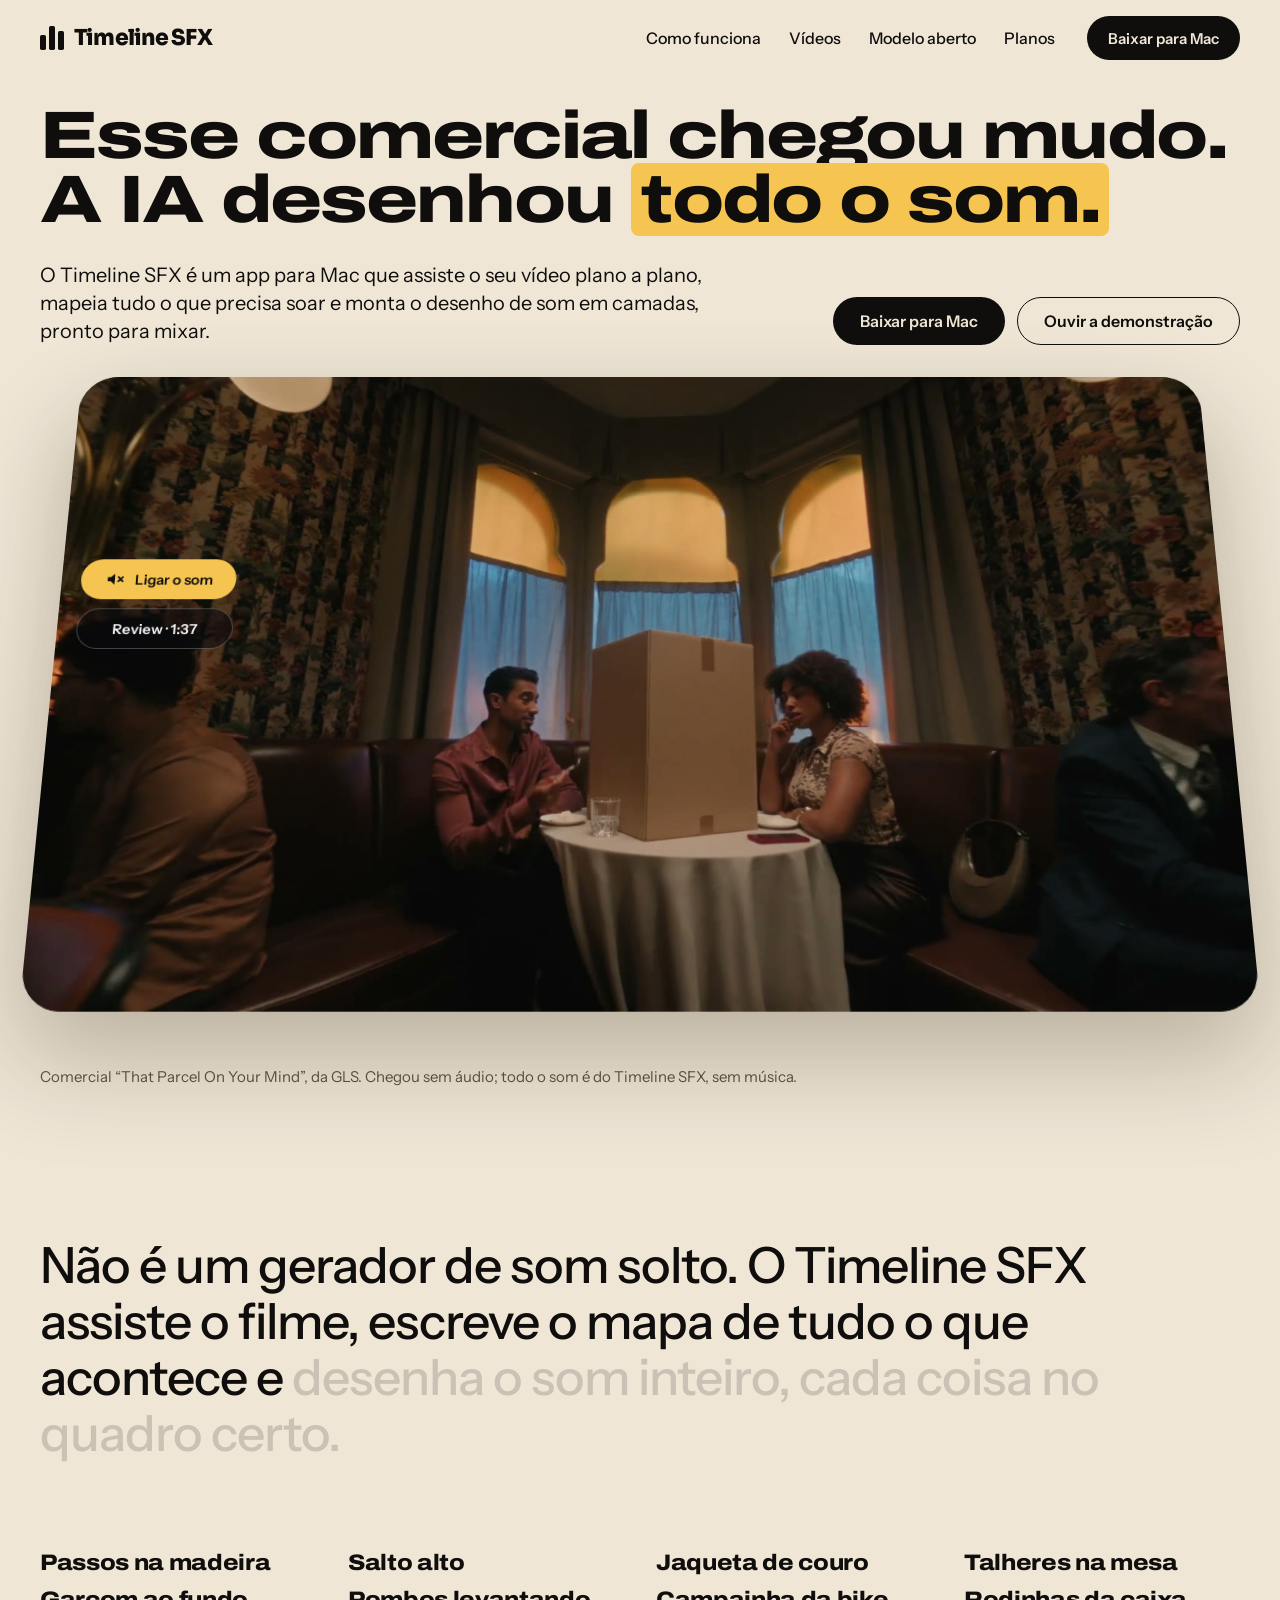
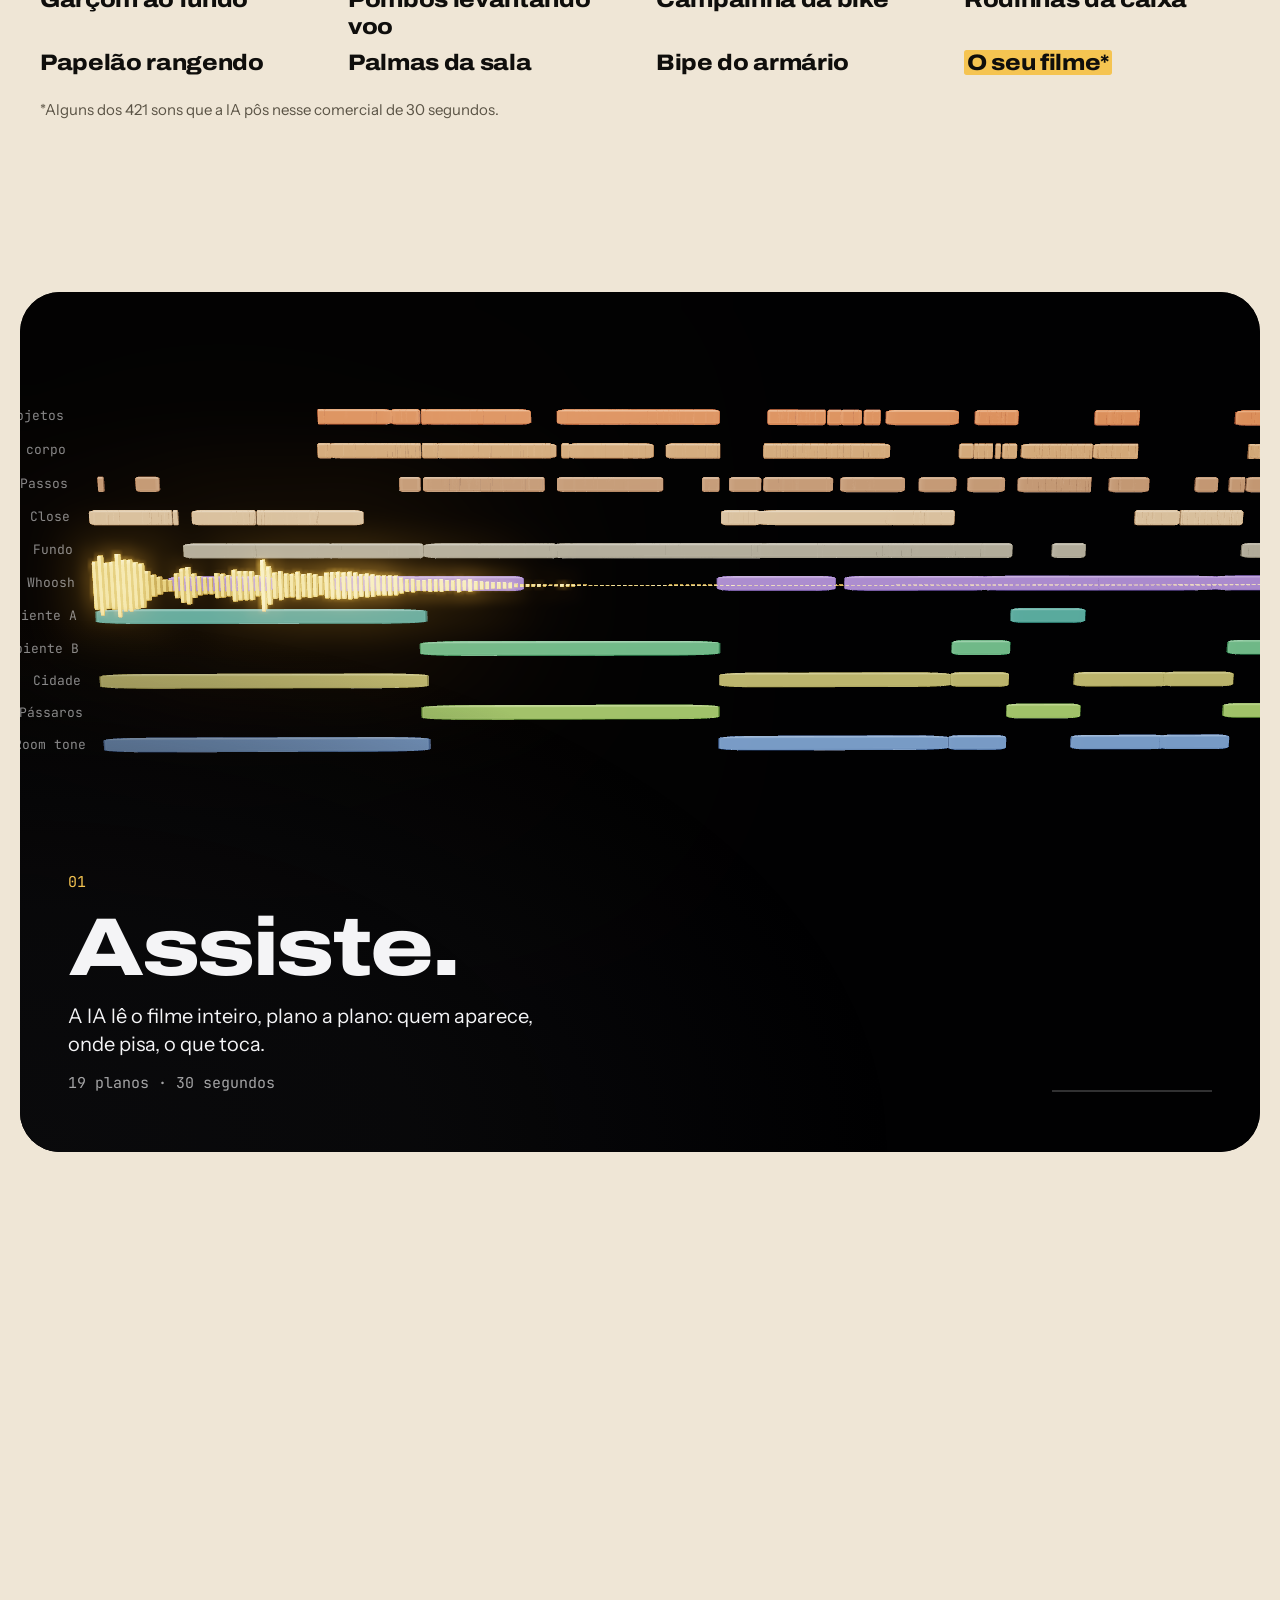
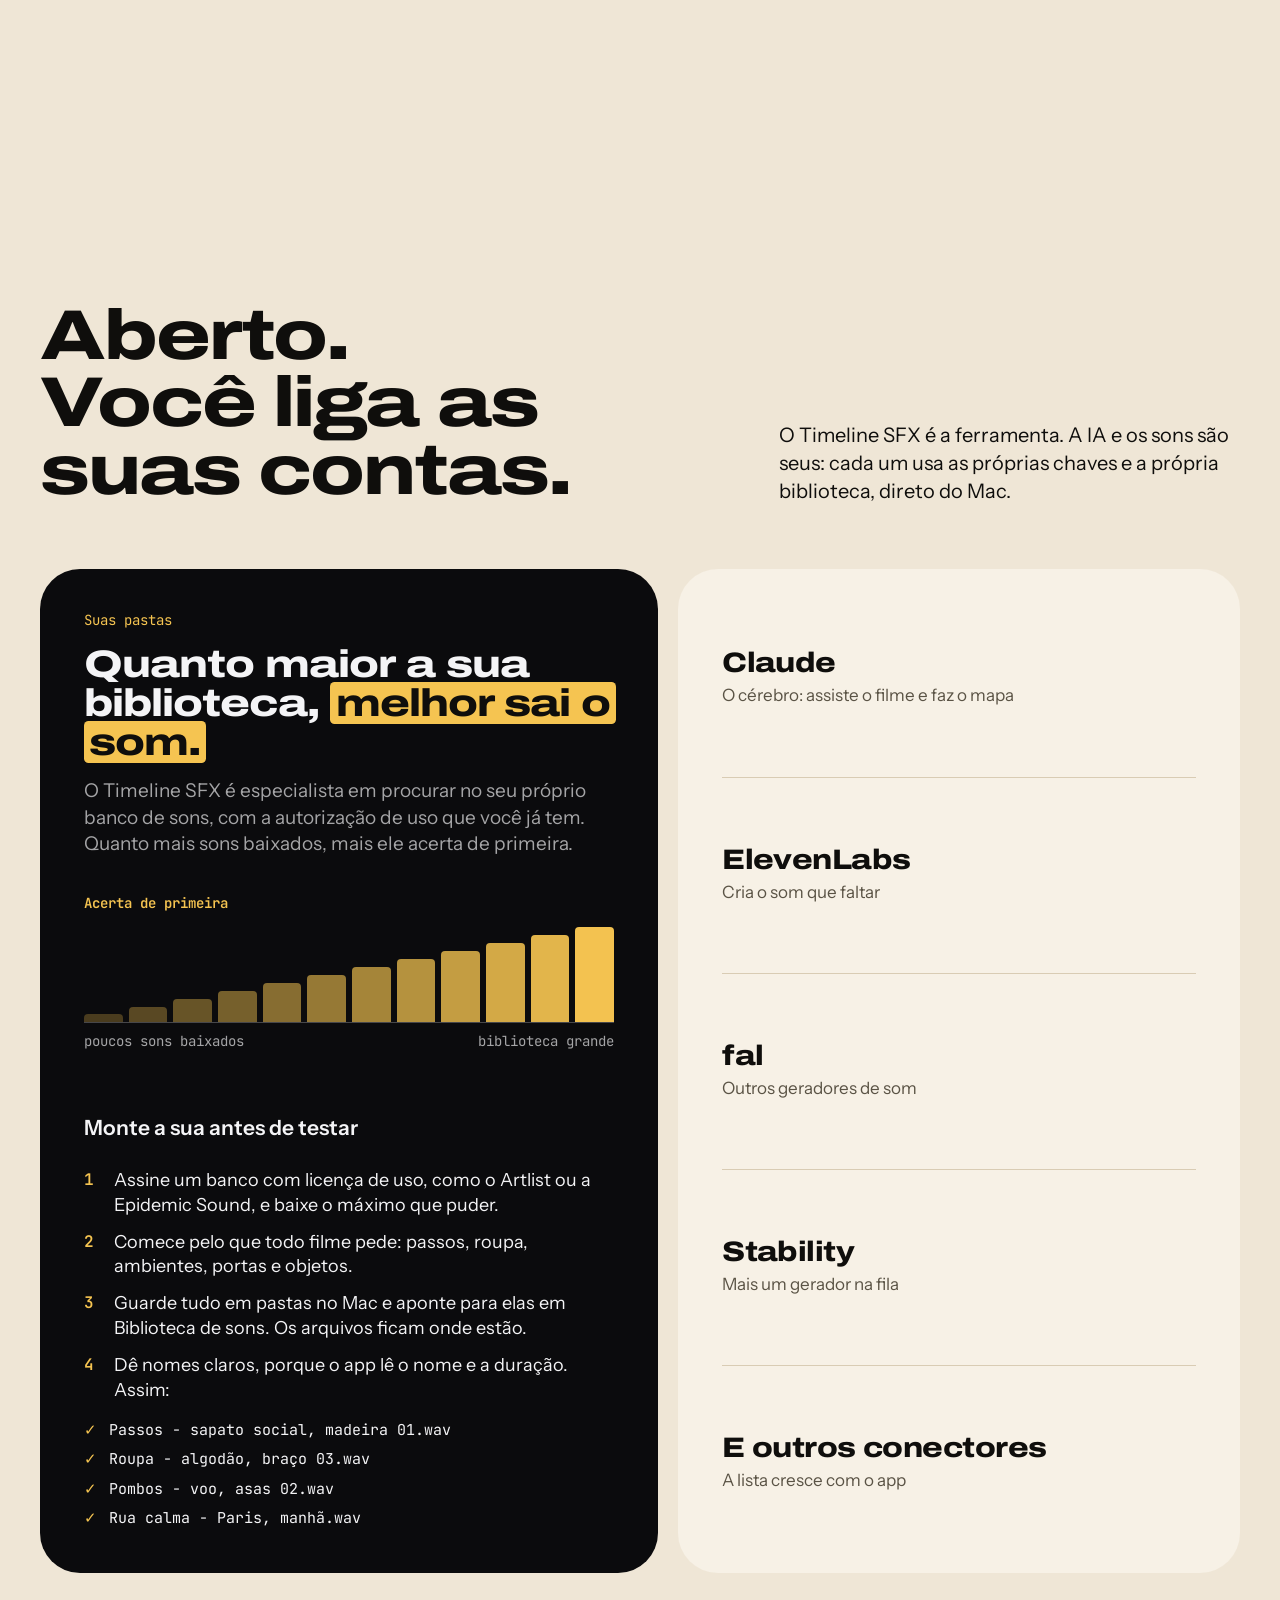
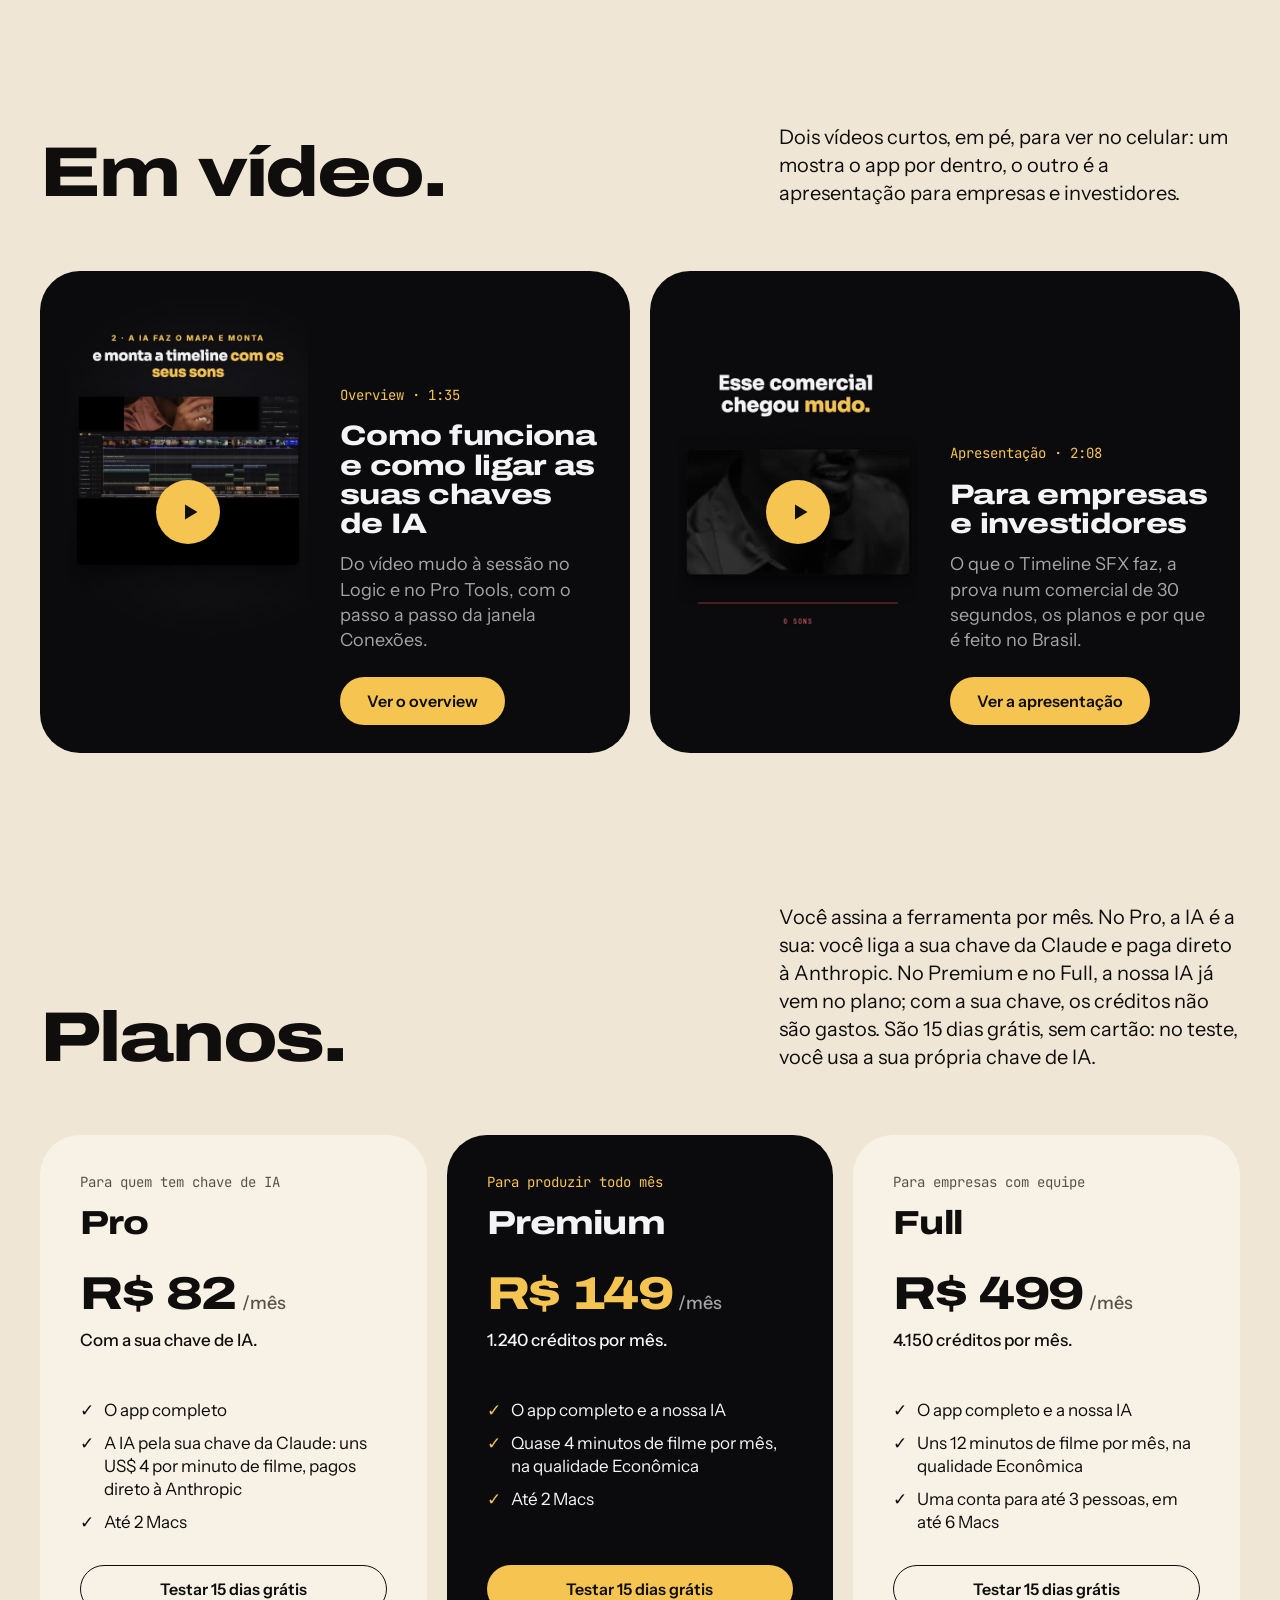
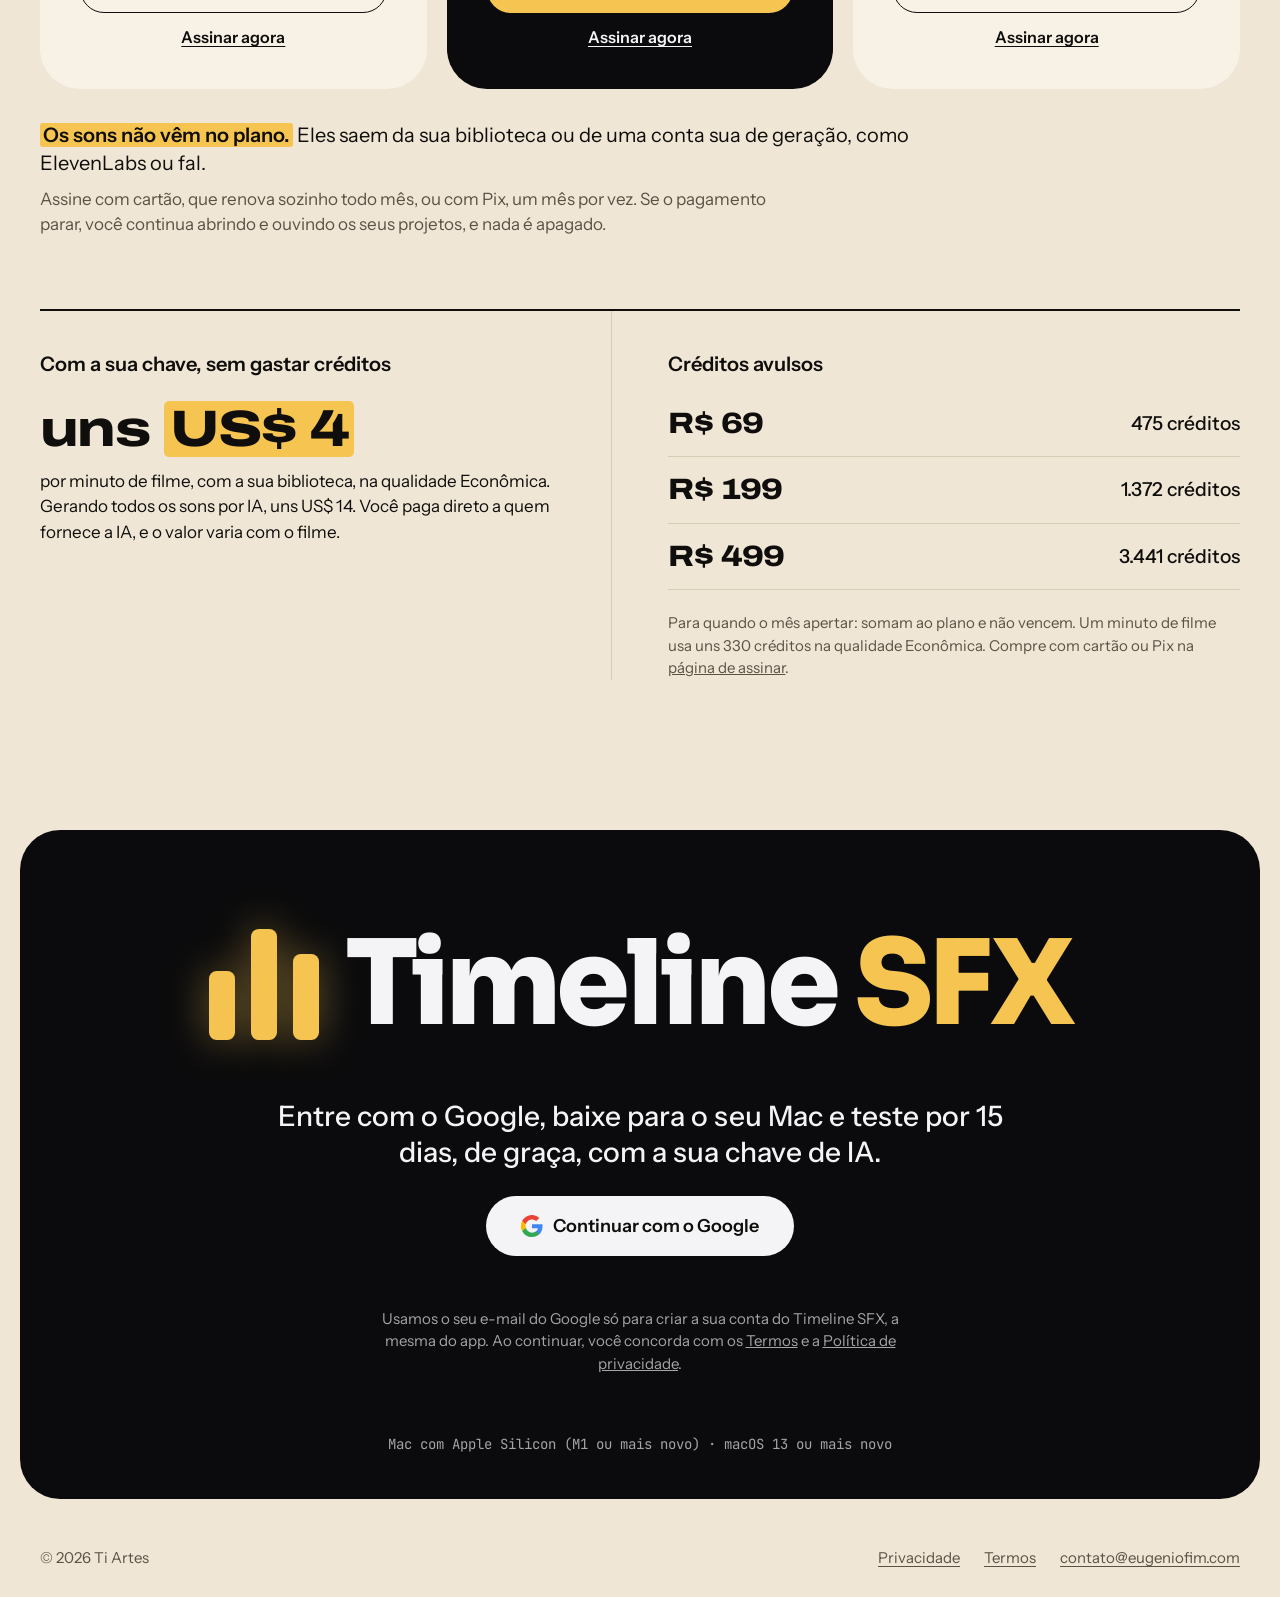
==== index.html @ 46980124 "Página de assinar com cartão e Pix pelo Stripe Co-Authored-By: Claude Opus 5.5 <noreply@anthropic.co" ====
<!doctype html>
<html lang="pt-BR">
<head>
<meta charset="utf-8">
<meta name="viewport" content="width=device-width, initial-scale=1">
<title>Timeline SFX · Desenho de som com IA para Mac</title>
<meta name="description" content="O Timeline SFX assiste o seu vídeo plano a plano, mapeia tudo o que precisa soar e monta o desenho de som em camadas, pronto para o Logic, o Pro Tools, o Premiere e o Resolve.">
<meta property="og:title" content="Timeline SFX · Desenho de som com IA para Mac">
<meta property="og:description" content="Esse comercial chegou mudo. A IA desenhou todo o som.">
<meta property="og:type" content="website">
<meta property="og:url" content="https://www.timelinesfx.com/">
<meta property="og:image" content="https://www.timelinesfx.com/midia/poster-gls.jpg">
<meta name="twitter:card" content="summary_large_image">
<meta name="theme-color" content="#EFE6D6">
<link rel="icon" href="data:image/svg+xml,%3Csvg xmlns='http://www.w3.org/2000/svg' viewBox='0 0 32 32'%3E%3Crect width='32' height='32' rx='8' fill='%230B0B0D'/%3E%3Crect x='7' y='14' width='5' height='11' rx='1.5' fill='%23F5C451'/%3E%3Crect x='13.5' y='7' width='5' height='18' rx='1.5' fill='%23F5C451'/%3E%3Crect x='20' y='11' width='5' height='14' rx='1.5' fill='%23F5C451'/%3E%3C/svg%3E">
<link rel="preconnect" href="https://fonts.googleapis.com">
<link rel="preconnect" href="https://fonts.gstatic.com" crossorigin>
<link href="https://fonts.googleapis.com/css2?family=Archivo:wdth,wght@100..125,500..900&family=Instrument+Sans:wght@400..700&family=JetBrains+Mono:wght@400;600&family=Sora:wght@800&display=swap" rel="stylesheet">
<link rel="stylesheet" href="estilo.css">
<script type="importmap">{ "imports": { "three": "./vendor/three.module.min.js" } }</script>
</head>
<body>
<a class="pular" href="#conteudo">Pular para o conteúdo</a>

<header class="topo">
  <a class="marca" href="#inicio" aria-label="Timeline SFX, início">
    <span class="barras" aria-hidden="true"><i></i><i></i><i></i></span>
    <span class="nome">Timeline <b>SFX</b></span>
  </a>
  <nav aria-label="Principal">
    <a href="#como">Como funciona</a>
    <a href="#videos">Vídeos</a>
    <a href="#aberto">Modelo aberto</a>
    <a href="#valores">Planos</a>
  </nav>
  <a class="botao botao--tinta botao--p" href="#baixar">Baixar para Mac</a>
</header>

<main id="conteudo">
  <section class="heroi" id="inicio">
    <h1>Esse comercial chegou mudo.<br>A IA desenhou <mark>todo o som.</mark></h1>
    <div class="heroi-pe">
      <p>O Timeline SFX é um app para Mac que assiste o seu vídeo plano a plano, mapeia tudo o que precisa soar e monta o desenho de som em camadas, pronto para mixar.</p>
      <div class="heroi-acoes">
        <a class="botao botao--tinta" href="#baixar">Baixar para Mac</a>
        <button class="botao botao--fio" type="button" data-ligar-som>Ouvir a demonstração</button>
      </div>
    </div>

    <div class="video-cena">
      <div class="video-palco" id="palco-video">
        <video id="demo" autoplay muted loop playsinline preload="metadata" poster="midia/poster-gls.jpg" aria-label="Demonstração: o comercial da GLS com o som feito pelo Timeline SFX e a timeline do projeto correndo embaixo">
          <source src="midia/demo.mp4" type="video/mp4">
        </video>
        <div class="video-controles">
          <button class="botao botao--amarelo" type="button" id="som" aria-pressed="false">
            <svg viewBox="0 0 24 24" aria-hidden="true"><path d="M4 9.5v5h3.5L12 18.5v-13L7.5 9.5z"/><path class="onda" d="M15.5 8.8a4.6 4.6 0 0 1 0 6.4M18.2 6.2a8.4 8.4 0 0 1 0 11.6"/><path class="corte" d="M16 9.5l5 5m0-5l-5 5"/></svg>
            <span>Ligar o som</span>
          </button>
          <button class="botao botao--vidro" type="button" id="abrir-review" aria-label="Ver o review completo, 1 minuto e 37 segundos">Review · 1:37</button>
        </div>
      </div>
      <p class="legenda">Comercial “That Parcel On Your Mind”, da GLS. Chegou sem áudio; todo o som é do Timeline SFX, sem música.</p>
    </div>
  </section>

  <section class="manifesto">
    <p class="manifesto-texto" id="manifesto">Não é um gerador de som solto. O Timeline SFX assiste o filme, escreve o mapa de tudo o que acontece e desenha o som inteiro, cada coisa no quadro certo.</p>
    <ul class="sons" aria-label="Alguns dos sons do comercial">
      <li>Passos na madeira</li><li>Salto alto</li><li>Jaqueta de couro</li><li>Talheres na mesa</li>
      <li>Garçom ao fundo</li><li>Pombos levantando voo</li><li>Campainha da bike</li><li>Rodinhas da caixa</li>
      <li>Papelão rangendo</li><li>Palmas da sala</li><li>Bipe do armário</li><li class="seu"><mark>O seu filme*</mark></li>
    </ul>
    <p class="nota">*Alguns dos 421 sons que a IA pôs nesse comercial de 30 segundos.</p>
  </section>

  <section class="cena" id="como" aria-label="Como funciona">
    <div class="cena-fixa">
      <div class="cena-palco" id="cena-palco">
        <canvas id="cena3d" aria-hidden="true"></canvas>
        <div class="rotulos" id="rotulos" aria-hidden="true"></div>
        <ol class="passos" id="passos">
          <li class="passo">
            <span class="passo-n">01</span>
            <h2>Assiste.</h2>
            <p>A IA lê o filme inteiro, plano a plano: quem aparece, onde pisa, o que toca.</p>
            <span class="passo-dado">19 planos · 30 segundos</span>
          </li>
          <li class="passo">
            <span class="passo-n">02</span>
            <h2>Mapeia.</h2>
            <p>Cada ação vira uma linha do mapa, com o quadro exato em que ela acontece.</p>
            <span class="passo-dado">759 linhas no mapa</span>
          </li>
          <li class="passo">
            <span class="passo-n">03</span>
            <h2>Desenha em camadas.</h2>
            <p>Ambiência, passos, roupa, objetos, gente e câmera. Cada som na sua trilha.</p>
            <span class="passo-dado">421 sons · 11 trilhas</span>
          </li>
          <li class="passo">
            <span class="passo-n">04</span>
            <h2>Exporta.</h2>
            <p>Leve para o Logic, o Pro Tools, o Premiere ou o Resolve e mixe do seu jeito.</p>
            <span class="passo-dado">AAF · XML · WAV por trilha</span>
          </li>
        </ol>
        <div class="cena-barra" aria-hidden="true"><i id="cena-progresso"></i></div>
      </div>
    </div>
  </section>

  <section class="aberto" id="aberto">
    <div class="aberto-topo">
      <h2>Aberto.<br>Você liga as suas contas.</h2>
      <p>O Timeline SFX é a ferramenta. A IA e os sons são seus: cada um usa as próprias chaves e a própria biblioteca, direto do Mac.</p>
    </div>
    <div class="aberto-grade">
      <article class="card card--biblioteca">
        <span class="etiqueta">Suas pastas</span>
        <h3>Quanto maior a sua biblioteca, <mark>melhor sai o som.</mark></h3>
        <p>O Timeline SFX é especialista em procurar no seu próprio banco de sons, com a autorização de uso que você já tem. Quanto mais sons baixados, mais ele acerta de primeira.</p>
        <div class="bib-medidor" role="img" aria-label="Quanto mais sons na sua biblioteca, mais o Timeline SFX acerta de primeira">
          <span class="bib-rotulo" aria-hidden="true">Acerta de primeira</span>
          <div class="bib-barras" aria-hidden="true"><i style="--n:1"></i><i style="--n:2"></i><i style="--n:3"></i><i style="--n:4"></i><i style="--n:5"></i><i style="--n:6"></i><i style="--n:7"></i><i style="--n:8"></i><i style="--n:9"></i><i style="--n:10"></i><i style="--n:11"></i><i style="--n:12"></i></div>
          <div class="bib-eixo" aria-hidden="true"><span>poucos sons baixados</span><span>biblioteca grande</span></div>
        </div>
        <div class="bib-dicas">
          <h4>Monte a sua antes de testar</h4>
          <ol>
            <li>Assine um banco com licença de uso, como o Artlist ou a Epidemic Sound, e baixe o máximo que puder.</li>
            <li>Comece pelo que todo filme pede: passos, roupa, ambientes, portas e objetos.</li>
            <li>Guarde tudo em pastas no Mac e aponte para elas em Biblioteca de sons. Os arquivos ficam onde estão.</li>
            <li>Dê nomes claros, porque o app lê o nome e a duração. Assim:</li>
          </ol>
        </div>
        <ul class="arquivos" aria-hidden="true">
          <li>Passos - sapato social, madeira 01.wav</li>
          <li>Roupa - algodão, braço 03.wav</li>
          <li>Pombos - voo, asas 02.wav</li>
          <li>Rua calma - Paris, manhã.wav</li>
        </ul>
      </article>
      <ul class="conectores">
        <li><b>Claude</b><span>O cérebro: assiste o filme e faz o mapa</span></li>
        <li><b>ElevenLabs</b><span>Cria o som que faltar</span></li>
        <li><b>fal</b><span>Outros geradores de som</span></li>
        <li><b>Stability</b><span>Mais um gerador na fila</span></li>
        <li class="fim"><b>E outros conectores</b><span>A lista cresce com o app</span></li>
      </ul>
    </div>
  </section>

  <section class="videos" id="videos">
    <div class="aberto-topo">
      <h2>Em vídeo.</h2>
      <p>Dois vídeos curtos, em pé, para ver no celular: um mostra o app por dentro, o outro é a apresentação para empresas e investidores.</p>
    </div>
    <div class="videos-grade">
      <article class="video-card">
        <button class="video-capa" type="button" tabindex="-1" aria-hidden="true" data-video="midia/overview.mp4" data-capa="midia/capa-overview.jpg" data-nome="Overview do Timeline SFX">
          <img src="midia/capa-overview.jpg" alt="" width="540" height="960" loading="lazy" decoding="async">
          <span class="video-play"><svg viewBox="0 0 24 24" aria-hidden="true"><path d="M7 4.5v15l12.5-7.5z"/></svg></span>
        </button>
        <div class="video-texto">
          <span class="etiqueta" data-duracao="overview">Overview · 1:35</span>
          <h3>Como funciona e como ligar as suas chaves de IA</h3>
          <p>Do vídeo mudo à sessão no Logic e no Pro Tools, com o passo a passo da janela Conexões.</p>
          <button class="botao botao--amarelo" type="button" data-video="midia/overview.mp4" data-capa="midia/capa-overview.jpg" data-nome="Overview do Timeline SFX">Ver o overview</button>
        </div>
      </article>
      <article class="video-card">
        <button class="video-capa" type="button" tabindex="-1" aria-hidden="true" data-video="midia/apresentacao.mp4" data-capa="midia/capa-apresentacao.jpg" data-nome="Apresentação do Timeline SFX">
          <img src="midia/capa-apresentacao.jpg" alt="" width="540" height="960" loading="lazy" decoding="async">
          <span class="video-play"><svg viewBox="0 0 24 24" aria-hidden="true"><path d="M7 4.5v15l12.5-7.5z"/></svg></span>
        </button>
        <div class="video-texto">
          <span class="etiqueta" data-duracao="apresentacao">Apresentação · 2:08</span>
          <h3>Para empresas e investidores</h3>
          <p>O que o Timeline SFX faz, a prova num comercial de 30 segundos, os planos e por que é feito no Brasil.</p>
          <button class="botao botao--amarelo" type="button" data-video="midia/apresentacao.mp4" data-capa="midia/capa-apresentacao.jpg" data-nome="Apresentação do Timeline SFX">Ver a apresentação</button>
        </div>
      </article>
    </div>
  </section>

  <section class="valores" id="valores">
    <div class="aberto-topo">
      <h2>Planos.</h2>
      <p>Você assina a ferramenta por mês. No Pro, a IA é a sua: você liga a sua chave da Claude e paga direto à Anthropic. No Premium e no Full, a nossa IA já vem no plano; com a sua chave, os créditos não são gastos. São 15 dias grátis, sem cartão: no teste, você usa a sua própria chave de IA.</p>
    </div>
    <div class="planos">
      <article class="plano">
        <span class="etiqueta">Para quem tem chave de IA</span>
        <h3>Pro</h3>
        <p class="plano-preco">R$ 82<small>/mês</small></p>
        <p class="plano-nota">Com a sua chave de IA.</p>
        <ul>
          <li>O app completo</li>
          <li>A IA pela sua chave da Claude: uns US$ 4 por minuto de filme, pagos direto à Anthropic</li>
          <li>Até 2 Macs</li>
        </ul>
        <a class="botao botao--fio" href="#baixar">Testar 15 dias grátis</a>
        <a class="plano-assinar" href="assinar.html?plano=Pro">Assinar agora</a>
      </article>
      <article class="plano plano--destaque">
        <span class="etiqueta">Para produzir todo mês</span>
        <h3>Premium</h3>
        <p class="plano-preco">R$ 149<small>/mês</small></p>
        <p class="plano-nota">1.240 créditos por mês.</p>
        <ul>
          <li>O app completo e a nossa IA</li>
          <li>Quase 4 minutos de filme por mês, na qualidade Econômica</li>
          <li>Até 2 Macs</li>
        </ul>
        <a class="botao botao--amarelo" href="#baixar">Testar 15 dias grátis</a>
        <a class="plano-assinar" href="assinar.html?plano=Premium">Assinar agora</a>
      </article>
      <article class="plano">
        <span class="etiqueta">Para empresas com equipe</span>
        <h3>Full</h3>
        <p class="plano-preco">R$ 499<small>/mês</small></p>
        <p class="plano-nota">4.150 créditos por mês.</p>
        <ul>
          <li>O app completo e a nossa IA</li>
          <li>Uns 12 minutos de filme por mês, na qualidade Econômica</li>
          <li>Uma conta para até 3 pessoas, em até 6 Macs</li>
        </ul>
        <a class="botao botao--fio" href="#baixar">Testar 15 dias grátis</a>
        <a class="plano-assinar" href="assinar.html?plano=Full">Assinar agora</a>
      </article>
    </div>
    <p class="planos-sons"><b>Os sons não vêm no plano.</b> Eles saem da sua biblioteca ou de uma conta sua de geração, como ElevenLabs ou fal.</p>
    <p class="planos-miudo">Assine com cartão, que renova sozinho todo mês, ou com Pix, um mês por vez. Se o pagamento parar, você continua abrindo e ouvindo os seus projetos, e nada é apagado.</p>
    <div class="valores-grade">
      <article class="valor valor--chaves">
        <h3>Com a sua chave, sem gastar créditos</h3>
        <p class="valor-grande">uns <b>US$ 4</b></p>
        <p>por minuto de filme, com a sua biblioteca, na qualidade Econômica. Gerando todos os sons por IA, uns US$ 14. Você paga direto a quem fornece a IA, e o valor varia com o filme.</p>
      </article>
      <article class="valor valor--creditos">
        <h3>Créditos avulsos</h3>
        <table>
          <caption class="oculto">Pacotes de créditos</caption>
          <tbody>
            <tr><th scope="row">R$ 69</th><td>475 créditos</td></tr>
            <tr><th scope="row">R$ 199</th><td>1.372 créditos</td></tr>
            <tr><th scope="row">R$ 499</th><td>3.441 créditos</td></tr>
          </tbody>
        </table>
        <p class="nota">Para quando o mês apertar: somam ao plano e não vencem. Um minuto de filme usa uns 330 créditos na qualidade Econômica. Compre com cartão ou Pix na <a href="assinar.html#creditos">página de assinar</a>.</p>
      </article>
    </div>
  </section>

  <section class="baixar" id="baixar">
    <div class="baixar-palco">
      <div class="marca marca--grande" aria-hidden="true">
        <span class="barras"><i></i><i></i><i></i></span>
        <span class="nome">Timeline <b>SFX</b></span>
      </div>
      <h2 class="oculto">Baixar o Timeline SFX</h2>

      <div class="baixar-caixa" id="caixa-entrar">
        <p class="baixar-frase">Entre com o Google, baixe para o seu Mac e teste por 15 dias, de graça, com a sua chave de IA.</p>
        <button class="botao botao--branco botao--g" type="button" id="entrar-google">
          <svg viewBox="0 0 24 24" aria-hidden="true"><path fill="#4285F4" d="M23.5 12.3c0-.8-.1-1.6-.2-2.3H12v4.5h6.5a5.5 5.5 0 0 1-2.4 3.6v3h3.9c2.2-2.1 3.5-5.1 3.5-8.8z"/><path fill="#34A853" d="M12 24c3.2 0 6-1.1 8-2.9l-3.9-3c-1.1.7-2.5 1.2-4.1 1.2-3.1 0-5.8-2.1-6.7-5H1.2v3.1A12 12 0 0 0 12 24z"/><path fill="#FBBC05" d="M5.3 14.3a7.2 7.2 0 0 1 0-4.6V6.6H1.2a12 12 0 0 0 0 10.8z"/><path fill="#EA4335" d="M12 4.8c1.8 0 3.3.6 4.6 1.8l3.4-3.4A11.9 11.9 0 0 0 1.2 6.6l4.1 3.1c.9-2.9 3.6-4.9 6.7-4.9z"/></svg>
          Continuar com o Google
        </button>
        <p class="baixar-aviso" id="aviso-entrar" role="status"></p>
        <p class="baixar-miudo">Usamos o seu e-mail do Google só para criar a sua conta do Timeline SFX, a mesma do app. Ao continuar, você concorda com os <a href="termos.html">Termos</a> e a <a href="privacidade.html">Política de privacidade</a>.</p>
      </div>

      <div class="baixar-caixa" id="caixa-baixar" hidden>
        <p class="baixar-frase">Pronto, <span id="quem"></span>.</p>
        <a class="botao botao--amarelo botao--g" id="link-dmg" href="#" download>
          <svg viewBox="0 0 24 24" aria-hidden="true"><path d="M12 3v12m0 0l-4.5-4.5M12 15l4.5-4.5M4 20h16"/></svg>
          <span>Baixar para Mac</span>
        </a>
        <p class="baixar-miudo" id="dmg-dados"></p>
        <ol class="baixar-passos">
          <li>Abra o arquivo e arraste o Timeline SFX para Aplicativos.</li>
          <li>Na primeira vez, o Mac avisa que não conseguiu verificar o app. Abra Ajustes do Sistema, Privacidade e Segurança, e clique em Abrir Mesmo Assim.</li>
          <li>Entre com esta mesma conta do Google dentro do app.</li>
        </ol>
        <button class="link-sair" type="button" id="sair">Sair desta conta</button>
      </div>

      <p class="baixar-req">Mac com Apple Silicon (M1 ou mais novo) · macOS 13 ou mais novo</p>
    </div>
  </section>
</main>

<footer class="rodape">
  <span>© 2026 Ti Artes</span>
  <nav class="rodape-links" aria-label="Rodapé">
    <a href="privacidade.html">Privacidade</a>
    <a href="termos.html">Termos</a>
    <a href="mailto:contato@eugeniofim.com">contato@eugeniofim.com</a>
  </nav>
</footer>

<dialog id="d-review" aria-label="Review completo do Timeline SFX">
  <button class="fechar" type="button" id="fechar-review" aria-label="Fechar">
    <svg viewBox="0 0 24 24" aria-hidden="true"><path d="M6 6l12 12M18 6L6 18"/></svg>
  </button>
  <video id="review" controls playsinline preload="none" poster="midia/poster-gls.jpg"></video>
</dialog>

<script src="vendor/gsap.min.js"></script>
<script src="vendor/ScrollTrigger.min.js"></script>
<script src="vendor/lenis.min.js"></script>
<script src="vendor/supabase.js"></script>
<script src="config.js"></script>
<script type="module" src="app.js"></script>
</body>
</html>
---- estilo.css ----
/* Timeline SFX · site. Os valores e o porquê estão em DESIGN.md */
:root {
  --creme: #EFE6D6; --papel: #F7F1E6; --linha: #D9CCB4; --tinta: #0F0E0C; --tinta-2: #5A5345;
  --palco: #0B0B0D; --palco-2: #16161A; --marfim: #F4F4F6; --marfim-2: rgba(244, 244, 246, .66); --amarelo: #F5C451;
  --margem: 40px; --raio: 40px; --raio-p: 16px;
  --titulo: 'Archivo', 'Helvetica Neue', Arial, sans-serif;
  --texto: 'Instrument Sans', 'Helvetica Neue', Arial, sans-serif;
  --mono: 'JetBrains Mono', ui-monospace, Menlo, monospace;
  --logo: 'Sora', 'Helvetica Neue', Arial, sans-serif;
}
*, *::before, *::after { box-sizing: border-box; }
html { -webkit-text-size-adjust: 100%; }
html.lenis, html.lenis body { height: auto; }
.lenis.lenis-smooth { scroll-behavior: auto !important; }
.lenis.lenis-stopped { overflow: hidden; }
body { margin: 0; background: var(--creme); color: var(--tinta); font: 400 17px/1.5 var(--texto); -webkit-font-smoothing: antialiased; }
h1, h2, h3, p, ul, ol, figure { margin: 0; padding: 0; }
ul, ol { list-style: none; }
a { color: inherit; }
video, canvas, img { display: block; max-width: 100%; }
mark { background: var(--amarelo); color: var(--tinta); padding: 0 .14em; border-radius: .12em; -webkit-box-decoration-break: clone; box-decoration-break: clone; }
h1, h2 { font-family: var(--titulo); font-weight: 800; font-stretch: 125%; font-variation-settings: 'wdth' 125; letter-spacing: -.03em; line-height: .96; }
:focus-visible { outline: 3px solid var(--tinta); outline-offset: 3px; border-radius: 6px; }
.cena :focus-visible, .baixar :focus-visible, dialog :focus-visible, .video-palco :focus-visible, .videos :focus-visible { outline-color: var(--amarelo); }
.oculto { position: absolute; width: 1px; height: 1px; overflow: hidden; clip-path: inset(50%); white-space: nowrap; }
.pular { position: fixed; left: 12px; top: -60px; z-index: 50; background: var(--tinta); color: var(--creme); padding: 10px 16px; border-radius: 10px; }
.pular:focus { top: 12px; }

/* botões */
.botao { display: inline-flex; align-items: center; justify-content: center; gap: 10px; min-height: 48px; padding: 0 26px; border-radius: 999px; border: 1.5px solid transparent;
  font: 600 16px/1 var(--texto); text-decoration: none; cursor: pointer; transition: background-color .2s, color .2s, border-color .2s, transform .2s; }
.botao:active { transform: scale(.98); }
.botao svg { width: 22px; height: 22px; fill: none; stroke: currentColor; stroke-width: 2; stroke-linecap: round; stroke-linejoin: round; }
.botao--tinta { background: var(--tinta); color: var(--creme); }
.botao--tinta:hover { background: var(--amarelo); color: var(--tinta); }
.botao--fio { background: transparent; color: var(--tinta); border-color: var(--tinta); }
.botao--fio:hover { background: var(--tinta); color: var(--creme); }
.botao--amarelo { background: var(--amarelo); color: var(--tinta); }
.botao--amarelo:hover { background: var(--marfim); }
.botao--vidro { background: rgba(11, 11, 13, .62); color: var(--marfim); border-color: rgba(244, 244, 246, .26); }
.botao--vidro:hover { background: var(--marfim); color: var(--tinta); }
.botao--branco { background: var(--marfim); color: var(--tinta); }
.botao--branco:hover { background: var(--amarelo); }
.botao--p { min-height: 44px; padding: 0 20px; font-size: 15px; }
.botao--g { min-height: 60px; padding: 0 34px; font-size: 18px; }
.botao--branco svg { fill: initial; stroke: none; }

/* topo */
.topo { position: sticky; top: 0; z-index: 20; display: flex; align-items: center; gap: 32px; padding: 16px var(--margem); background: var(--creme); }
.topo { transition: transform .4s cubic-bezier(.2, .7, .2, 1); }
.topo--fora:not(:focus-within) { transform: translateY(-110%); }
.topo nav { display: flex; gap: 28px; margin-left: auto; }
.topo nav a { text-decoration: none; font-weight: 500; font-size: 16px; padding: 8px 0; }
.topo nav a:hover { text-decoration: underline; text-underline-offset: 4px; }
.marca { display: inline-flex; align-items: center; gap: 10px; text-decoration: none; color: inherit; --a: 24px; }
.barras { display: inline-flex; align-items: flex-end; gap: calc(var(--a) * .14); height: var(--a); }
.barras i { display: block; width: calc(var(--a) * .24); border-radius: calc(var(--a) * .07); background: var(--tinta); }
.barras i:nth-child(1) { height: 62%; } .barras i:nth-child(2) { height: 100%; } .barras i:nth-child(3) { height: 78%; }
.nome { font: 800 22px/1 var(--logo); letter-spacing: -.035em; white-space: nowrap; }
.nome b { font-weight: 800; }

/* herói */
.heroi { padding: 28px var(--margem) 0; }
/* a primeira linha mede 17,9 vezes o corpo: assim o título fica em duas linhas em qualquer largura */
.heroi h1 { font-size: clamp(2rem, calc((100vw - 2 * var(--margem)) / 17.9), 7.6rem); }
.heroi-pe { display: flex; justify-content: space-between; align-items: flex-end; gap: 48px; margin-top: 28px; }
.heroi-pe p { max-width: 54ch; font-size: 20px; line-height: 1.4; }
.heroi-acoes { display: flex; gap: 12px; flex: none; }
.video-cena { margin-top: 32px; perspective: 1600px; }
.video-palco { position: relative; aspect-ratio: 16 / 9; border-radius: var(--raio); overflow: hidden; background: var(--palco); transform-origin: 50% 0; will-change: transform;
  box-shadow: 0 40px 100px rgba(40, 28, 8, .28); }
.video-palco video { width: 100%; height: 100%; object-fit: cover; }
/* nas telas largas os botões moram na coluna vazia à esquerda do filme, sem cobrir imagem nem timeline */
.video-controles { position: absolute; left: 1.7%; top: 31%; width: 13.4%; display: flex; flex-direction: column; gap: 10px; }
.video-controles .botao { min-height: 44px; padding: 0 12px; font-size: 15px; white-space: nowrap; }
#som .corte { display: inline; } #som .onda { display: none; }
#som[aria-pressed="true"] .corte { display: none; } #som[aria-pressed="true"] .onda { display: inline; }
#som path:first-child { fill: currentColor; stroke: none; }
.legenda { margin-top: 14px; font-size: 15px; color: var(--tinta-2); }

/* manifesto */
.manifesto { padding: 150px var(--margem) 150px; }
.manifesto-texto { max-width: 25em; font: 500 clamp(1.75rem, 3.9vw, 4rem)/1.12 var(--texto); letter-spacing: -.02em; }
.manifesto-texto span { transition: none; }
.sons { display: grid; grid-template-columns: repeat(4, 1fr); gap: 10px 32px; margin-top: 88px; font: 800 clamp(1.05rem, 1.75vw, 1.7rem)/1.2 var(--titulo); font-stretch: 112%; font-variation-settings: 'wdth' 112; letter-spacing: -.015em; }
.nota { margin-top: 22px; font-size: 15px; color: var(--tinta-2); }

/* cena 3D */
.cena { height: 520vh; }
.cena-fixa { position: sticky; top: 0; height: 100vh; height: 100svh; padding: var(--inset, 20px); transition: none; }
.cena-palco { position: relative; width: 100%; height: 100%; overflow: hidden; background: var(--palco); color: var(--marfim); border-radius: var(--raio-cena, 40px); }
#cena3d { position: absolute; inset: 0; width: 100%; height: 100%; }
/* escurece o canto do texto: a timeline pode brilhar à vontade atrás dele */
.cena-palco::after { content: ''; position: absolute; inset: 0; z-index: 1; pointer-events: none; background: radial-gradient(70% 62% at 0% 100%, rgba(11, 11, 13, .9) 0%, rgba(11, 11, 13, .72) 46%, rgba(11, 11, 13, 0) 100%); }
.rotulos, .passos, .cena-barra { z-index: 2; }
.rotulos { position: absolute; inset: 0; pointer-events: none; }
.rotulos span { position: absolute; left: 0; top: 0; font: 400 13px/1 var(--mono); color: var(--marfim); white-space: nowrap; opacity: 0; will-change: transform, opacity; }
.passos { position: absolute; left: 48px; bottom: 56px; width: min(820px, calc(100% - 96px)); }
.passo { position: absolute; left: 0; bottom: 0; width: 100%; opacity: 0; transform: translateY(26px); will-change: transform, opacity; }
.passo-n { font: 400 15px/1 var(--mono); color: var(--amarelo); }
.passo h2 { margin-top: 14px; font-size: clamp(2.8rem, 6.4vw, 6.6rem); }
.passo p { margin-top: 16px; max-width: 36ch; font-size: 20px; line-height: 1.38; color: var(--marfim); }
.passo-dado { display: inline-block; margin-top: 18px; font: 400 15px/1 var(--mono); color: var(--marfim-2); }
.cena-barra { position: absolute; right: 48px; bottom: 60px; width: 160px; height: 2px; background: rgba(244, 244, 246, .2); }
.cena-barra i { display: block; height: 100%; width: 100%; background: var(--amarelo); transform: scaleX(0); transform-origin: 0 50%; }

/* modelo aberto */
.aberto { padding: 150px var(--margem) 0; }
.aberto-topo { display: grid; grid-template-columns: 1.5fr 1fr; gap: 48px; align-items: end; }
.aberto h2 { font-size: clamp(2.5rem, 5.5vw, 6.2rem); }
.aberto-topo p { font-size: 20px; line-height: 1.4; max-width: 40ch; }
.aberto-grade { display: grid; grid-template-columns: 1.1fr 1fr; gap: 20px; margin-top: 64px; }
.card--biblioteca { background: var(--palco); color: var(--marfim); border-radius: var(--raio); padding: 44px; display: flex; flex-direction: column; min-height: 460px; }
.etiqueta { font: 400 14px/1 var(--mono); color: var(--amarelo); }
.card--biblioteca h3 { margin-top: 18px; font: 800 clamp(1.8rem, 3vw, 2.9rem)/1.02 var(--titulo); font-stretch: 125%; font-variation-settings: 'wdth' 125; letter-spacing: -.025em; }
.card--biblioteca p { margin-top: 16px; max-width: 42ch; font-size: 19px; line-height: 1.4; color: var(--marfim-2); }
.bib-medidor { margin-top: 32px; }
.bib-rotulo { font: 600 14px/1 var(--mono); color: var(--amarelo); }
.bib-barras { display: flex; align-items: flex-end; gap: 6px; height: 96px; margin-top: 12px; border-bottom: 1px solid rgba(244, 244, 246, .26); }
.bib-barras i { flex: 1; height: calc(var(--n) * 8.33%); border-radius: 4px 4px 0 0; background: var(--amarelo); opacity: calc(.2 + var(--n) * .066); }
.bib-eixo { display: flex; justify-content: space-between; gap: 16px; margin-top: 10px; font: 400 14px/1.25 var(--mono); color: var(--marfim-2); }
.bib-dicas { margin-top: 36px; }
.bib-dicas h4 { font: 600 21px/1.2 var(--texto); }
.bib-dicas ol { counter-reset: dica; display: grid; gap: 12px; margin-top: 16px; max-width: 54ch; font-size: 18px; line-height: 1.38; }
.bib-dicas li { counter-increment: dica; display: grid; grid-template-columns: 30px 1fr; color: var(--marfim); }
.bib-dicas li::before { content: counter(dica); font: 600 16px/1.55 var(--mono); color: var(--amarelo); }
.arquivos { margin-top: auto; padding-top: 18px; display: grid; gap: 10px; font: 400 15px/1.3 var(--mono); }
.arquivos li::before { content: '✓'; color: var(--amarelo); margin-right: 12px; }
.conectores { display: grid; grid-auto-rows: 1fr; background: var(--papel); border-radius: var(--raio); padding: 12px 44px; }
.conectores li { display: flex; flex-direction: column; justify-content: center; gap: 4px; padding: 26px 0; border-top: 1px solid var(--linha); }
.conectores li:first-child { border-top: 0; }
.conectores b { font: 800 clamp(1.4rem, 2.2vw, 2.1rem)/1.1 var(--titulo); font-stretch: 118%; font-variation-settings: 'wdth' 118; letter-spacing: -.02em; }
.conectores span { font-size: 17px; color: var(--tinta-2); }

/* valores */
.valores { padding: 150px var(--margem) 150px; }
.valores h2 { font-size: clamp(2.5rem, 5.5vw, 6.2rem); }
.planos { display: grid; grid-template-columns: repeat(3, 1fr); gap: 20px; margin-top: 64px; }
.plano { display: flex; flex-direction: column; background: var(--papel); border-radius: var(--raio); padding: 40px; }
.plano--destaque { background: var(--palco); color: var(--marfim); }
.plano .etiqueta { color: var(--tinta-2); }
.plano--destaque .etiqueta { color: var(--amarelo); }
.plano h3 { margin-top: 18px; font: 800 clamp(1.7rem, 2.6vw, 2.6rem)/1.02 var(--titulo); font-stretch: 125%; font-variation-settings: 'wdth' 125; letter-spacing: -.025em; }
.plano-preco { margin-top: 30px; font: 800 clamp(2.4rem, 3.6vw, 4.4rem)/1 var(--titulo); font-stretch: 125%; font-variation-settings: 'wdth' 125; letter-spacing: -.03em; white-space: nowrap; }
.plano-preco small { margin-left: 6px; font: 500 18px/1 var(--texto); font-stretch: 100%; font-variation-settings: normal; letter-spacing: 0; color: var(--tinta-2); }
.plano--destaque .plano-preco { color: var(--amarelo); }
.plano--destaque .plano-preco small { color: var(--marfim-2); }
.plano-nota { margin-top: 12px; min-height: 2.8em; font-size: 17px; font-weight: 500; line-height: 1.4; }
.plano ul { display: grid; gap: 10px; margin: 22px 0 32px; font-size: 17px; line-height: 1.35; }
.plano li { display: grid; grid-template-columns: 24px 1fr; }
.plano li::before { content: '✓'; }
.plano--destaque li::before { color: var(--amarelo); }
.plano .botao { margin-top: auto; }
.planos-sons { margin-top: 32px; max-width: 68ch; font-size: 20px; line-height: 1.4; }
.planos-sons b { font-weight: 600; background: var(--amarelo); padding: 0 .14em; border-radius: .12em; }
.planos-miudo { margin-top: 10px; max-width: 68ch; font-size: 17px; line-height: 1.45; color: var(--tinta-2); }
.valores-grade { display: grid; grid-template-columns: 1fr 1.1fr; margin-top: 72px; border-top: 2px solid var(--tinta); }
.valor { padding: 40px 0 0; }
.valor--creditos { padding-left: 56px; border-left: 1px solid var(--linha); }
.valor--chaves { padding-right: 56px; }
.valor h3 { font: 600 20px/1.3 var(--texto); }
.valor-grande { margin: 26px 0 12px; font: 800 clamp(2.1rem, 4vw, 4.6rem)/1.05 var(--titulo); font-stretch: 125%; font-variation-settings: 'wdth' 125; letter-spacing: -.03em; }
.valor-grande b { background: var(--amarelo); padding: 0 .12em; border-radius: .1em; font-weight: 800; white-space: nowrap; }
.valor table { width: 100%; margin-top: 14px; border-collapse: collapse; }
.valor th, .valor td { padding: 18px 0; border-bottom: 1px solid var(--linha); text-align: left; font: 800 clamp(1.3rem, 2.3vw, 2.2rem)/1 var(--titulo); font-stretch: 118%; font-variation-settings: 'wdth' 118; letter-spacing: -.02em; }
.valor td { text-align: right; font: 500 clamp(1.05rem, 1.5vw, 1.4rem)/1 var(--texto); letter-spacing: 0; font-stretch: 100%; font-variation-settings: normal; }

/* baixar */
.baixar { padding: 0 20px 20px; }
.baixar-palco { background: var(--palco); color: var(--marfim); border-radius: var(--raio); padding: 96px 40px 44px; display: flex; flex-direction: column; align-items: center; text-align: center; }
.marca--grande { --a: clamp(52px, 8.6vw, 128px); gap: clamp(14px, 2vw, 30px); }
.marca--grande .barras i { background: var(--amarelo); box-shadow: 0 0 40px rgba(245, 196, 81, .45); }
.marca--grande .nome { font-size: clamp(2.7rem, 9.2vw, 9.4rem); letter-spacing: -.04em; }
.marca--grande .nome b { color: var(--amarelo); }
.baixar-caixa { margin-top: 56px; display: flex; flex-direction: column; align-items: center; width: 100%; max-width: 760px; }
.baixar-passos, .baixar-miudo { max-width: 560px; }
.baixar-caixa[hidden] { display: none; }
.baixar-frase { font-size: clamp(1.3rem, 2.2vw, 1.8rem); font-weight: 500; line-height: 1.25; margin-bottom: 26px; }
.baixar-miudo { margin-top: 16px; font-size: 15px; color: var(--marfim-2); }
.baixar-aviso { margin-top: 12px; font-size: 16px; color: var(--amarelo); min-height: 1.5em; }
.baixar-passos { margin-top: 28px; padding: 22px 26px; border-radius: var(--raio-p); background: var(--palco-2); text-align: left; counter-reset: p; display: grid; gap: 12px; font-size: 16px; line-height: 1.42; }
.baixar-passos li { counter-increment: p; display: grid; grid-template-columns: 26px 1fr; }
.baixar-passos li::before { content: counter(p); font: 600 15px/1.5 var(--mono); color: var(--amarelo); }
.link-sair { margin-top: 18px; background: none; border: 0; color: var(--marfim-2); font: 500 15px/1 var(--texto); text-decoration: underline; text-underline-offset: 3px; cursor: pointer; padding: 10px; }
.link-sair:hover { color: var(--marfim); }
.baixar-req { margin-top: 60px; font: 400 14px/1.4 var(--mono); color: var(--marfim-2); }

.rodape { display: flex; justify-content: space-between; gap: 16px; padding: 28px var(--margem); font-size: 15px; color: var(--tinta-2); }
.rodape a { text-underline-offset: 3px; }
.rodape-links { display: flex; flex-wrap: wrap; gap: 8px 24px; }

/* privacidade e termos */
.doc { max-width: 760px; margin: 0 auto; padding: 48px var(--margem) 110px; }
.doc h1 { font-size: clamp(2.4rem, 5.4vw, 4.4rem); }
.doc h2 { margin-top: 44px; font: 600 23px/1.3 var(--texto); font-stretch: 100%; font-variation-settings: normal; letter-spacing: 0; }
.doc p, .doc li { margin-top: 12px; }
.doc ul { list-style: disc; padding-left: 1.3em; }
.doc a { text-underline-offset: 3px; }
.doc-data { color: var(--tinta-2); font-size: 15px; margin-bottom: 28px; }

/* vídeos em pé (10/11): o overview e a apresentação; tocam no mesmo diálogo do review */
.videos { padding: 150px var(--margem) 0; }
.videos h2 { font-size: clamp(2.5rem, 5.5vw, 6.2rem); }
.videos-grade { display: grid; grid-template-columns: 1fr 1fr; gap: 20px; margin-top: 64px; }
.video-card { display: grid; grid-template-columns: minmax(150px, 240px) 1fr; gap: 32px; align-items: end; background: var(--palco); color: var(--marfim); border-radius: var(--raio); padding: 28px; }
.video-capa { position: relative; display: block; width: 100%; padding: 0; border: 0; border-radius: 20px; overflow: hidden; background: #000; cursor: pointer; aspect-ratio: 9 / 16; }
.video-capa img { display: block; width: 100%; height: 100%; object-fit: cover; transition: transform .5s ease; }
.video-capa:hover img { transform: scale(1.03); }
.video-play { position: absolute; left: 50%; top: 50%; width: 64px; height: 64px; margin: -32px 0 0 -32px; border-radius: 50%; background: var(--amarelo); color: var(--tinta); display: grid; place-items: center; }
.video-play svg { width: 24px; height: 24px; margin-left: 3px; fill: currentColor; }
.video-texto h3 { margin-top: 14px; font: 800 clamp(1.5rem, 2.2vw, 2.2rem)/1.04 var(--titulo); font-stretch: 125%; font-variation-settings: 'wdth' 125; letter-spacing: -.025em; }
.video-texto p { margin-top: 14px; max-width: 36ch; font-size: 18px; line-height: 1.4; color: var(--marfim-2); }
.video-texto .botao { margin-top: 24px; }

/* a página de assinar */
.assinar { padding: 56px var(--margem) 120px; }
.assinar h1 { font: 800 clamp(2.5rem, 5.5vw, 5.2rem)/.96 var(--titulo); font-stretch: 125%; font-variation-settings: 'wdth' 125; letter-spacing: -.03em; }
.assinar h2 { font: 800 clamp(1.8rem, 3.2vw, 3rem)/1 var(--titulo); font-stretch: 125%; font-variation-settings: 'wdth' 125; letter-spacing: -.025em; }
.assinar-lead { margin-top: 18px; max-width: 60ch; font-size: 20px; line-height: 1.4; }
.assinar-aviso { margin-top: 24px; padding: 16px 20px; border-radius: var(--raio-p); background: var(--amarelo); color: var(--tinta); font-size: 17px; font-weight: 600; line-height: 1.35; }
.assinar-conta { display: flex; flex-wrap: wrap; align-items: center; gap: 12px; margin-top: 28px; font-size: 17px; }
.assinar-conta [hidden] { display: none; }
.assinar .planos { margin-top: 36px; }
.plano-formas { display: grid; gap: 10px; margin-top: auto; }
.plano--escolhido { outline: 3px solid var(--amarelo); outline-offset: 3px; }
.plano-assinar { display: block; margin-top: 12px; text-align: center; font-size: 16px; font-weight: 600; text-underline-offset: 3px; }
.assinar-creditos { margin-top: 72px; }
.creditos-lista { display: grid; grid-template-columns: repeat(3, 1fr); gap: 20px; margin-top: 28px; }
.credito { display: flex; flex-direction: column; background: var(--papel); border-radius: var(--raio-p); padding: 28px; }
.credito-valor { font: 800 clamp(1.8rem, 2.6vw, 2.6rem)/1 var(--titulo); font-stretch: 125%; font-variation-settings: 'wdth' 125; letter-spacing: -.02em; }
.credito-nota { margin: 8px 0 20px; font-size: 17px; }
.assinar .planos-miudo a { text-underline-offset: 3px; }

/* review */
dialog#d-review { border: 0; padding: 0; background: transparent; max-width: none; max-height: none; }
dialog#d-review::backdrop { background: rgba(11, 11, 13, .9); }
dialog#d-review video { height: min(90vh, 900px); height: min(90svh, 900px); width: auto; border-radius: 22px; background: #000; }
.fechar { position: fixed; top: 18px; right: 18px; width: 48px; height: 48px; border-radius: 50%; border: 0; background: var(--marfim); color: var(--tinta); cursor: pointer; display: grid; place-items: center; }
.fechar svg { width: 22px; height: 22px; fill: none; stroke: currentColor; stroke-width: 2.2; stroke-linecap: round; }

@media (max-width: 1200px) {
  .video-palco { aspect-ratio: auto; }
  .video-palco video { aspect-ratio: 16 / 9; height: auto; }
  .video-controles { position: static; width: auto; flex-direction: row; justify-content: center; padding: 14px; background: var(--palco); }
  .video-controles .botao { padding: 0 22px; }
}
@media (max-width: 1100px) {
  .videos-grade { grid-template-columns: 1fr; }
  .planos { grid-template-columns: 1fr; }
  .creditos-lista { grid-template-columns: 1fr; }
  .plano--destaque { order: -1; }
  .plano-nota { min-height: 0; }
}
@media (max-width: 860px) {
  .topo nav { display: none; }
  .topo .botao { margin-left: auto; }
}
/* tela em pé: o começo das trilhas fica fora do quadro, então os nomes saem */
@media (max-aspect-ratio: 1/1) { .rotulos { display: none; } }
@media (max-width: 1000px) {
  .heroi-pe { flex-direction: column; align-items: flex-start; gap: 22px; }
  .aberto-topo, .aberto-grade { grid-template-columns: 1fr; }
  .aberto-topo { gap: 22px; }
  .sons { grid-template-columns: repeat(2, 1fr); }
  .valores-grade { grid-template-columns: 1fr; }
  .valor--creditos { padding-left: 0; border-left: 0; }
  .valor--chaves { padding-right: 0; padding-bottom: 40px; border-bottom: 1px solid var(--linha); }
}
@media (max-width: 680px) {
  :root { --margem: 20px; --raio: 28px; }
  body { font-size: 17px; }
  .topo { gap: 12px; padding-block: 12px; }
  .topo nav { display: none; }
  .topo .botao { margin-left: auto; }
  .nome { font-size: 20px; }
  .heroi { padding-top: 16px; }
  .heroi h1 { font-size: 10.1vw; }
  .heroi-pe p { font-size: 18px; }
  .heroi-acoes { width: 100%; flex-direction: column; }
  .heroi-acoes .botao { width: 100%; }
  .video-controles { flex-direction: column; }
  .video-controles .botao { width: 100%; }
  .cena-palco::after { background: linear-gradient(to top, rgba(11, 11, 13, .92) 0%, rgba(11, 11, 13, .7) 34%, rgba(11, 11, 13, 0) 62%); }
  .manifesto { padding-block: 96px; }
  .sons { margin-top: 56px; gap: 12px 18px; }
  .cena-fixa { padding: 10px; }
  .passos { left: 24px; bottom: 44px; width: calc(100% - 48px); }
  .passo p { font-size: 18px; }
  .cena-barra { left: 24px; right: 24px; width: auto; bottom: 24px; }
  .aberto { padding-top: 96px; }
  .card--biblioteca { padding: 30px; min-height: 0; }
  .conectores { padding: 4px 28px; }
  .arquivos { font-size: 13px; }
  .bib-dicas ol { font-size: 17px; }
  .bib-eixo { font-size: 12px; }
  .videos { padding-top: 96px; }
  .video-card { grid-template-columns: 118px 1fr; gap: 18px; padding: 20px; align-items: center; }
  .video-play { width: 46px; height: 46px; margin: -23px 0 0 -23px; }
  .video-play svg { width: 18px; height: 18px; }
  .video-texto .etiqueta { font-size: 12px; }
  .video-texto h3 { font-size: 1.35rem; }
  .video-texto p { font-size: 16px; }
  .video-texto .botao { width: 100%; padding: 0 14px; }
  .valores { padding-block: 96px; }
  .plano { padding: 30px; }
  .plano .botao { width: 100%; }
  .baixar { padding: 0 10px 10px; }
  .baixar-palco { padding: 64px 22px 32px; }
  .baixar-caixa .botao { width: 100%; }
  .rodape { flex-direction: column; }
}

/* sem movimento: tudo parado, os passos em lista */
.sem-movimento .cena { height: auto; }
.sem-movimento .cena-fixa { position: static; height: auto; padding: 20px var(--margem); }
.sem-movimento .cena-palco { height: auto; padding: 56px 40px; }
.sem-movimento #cena3d, .sem-movimento .rotulos, .sem-movimento .cena-barra { display: none; }
.sem-movimento .passos { position: static; width: 100%; display: grid; gap: 56px; }
.sem-movimento .passo { position: static; opacity: 1; transform: none; }
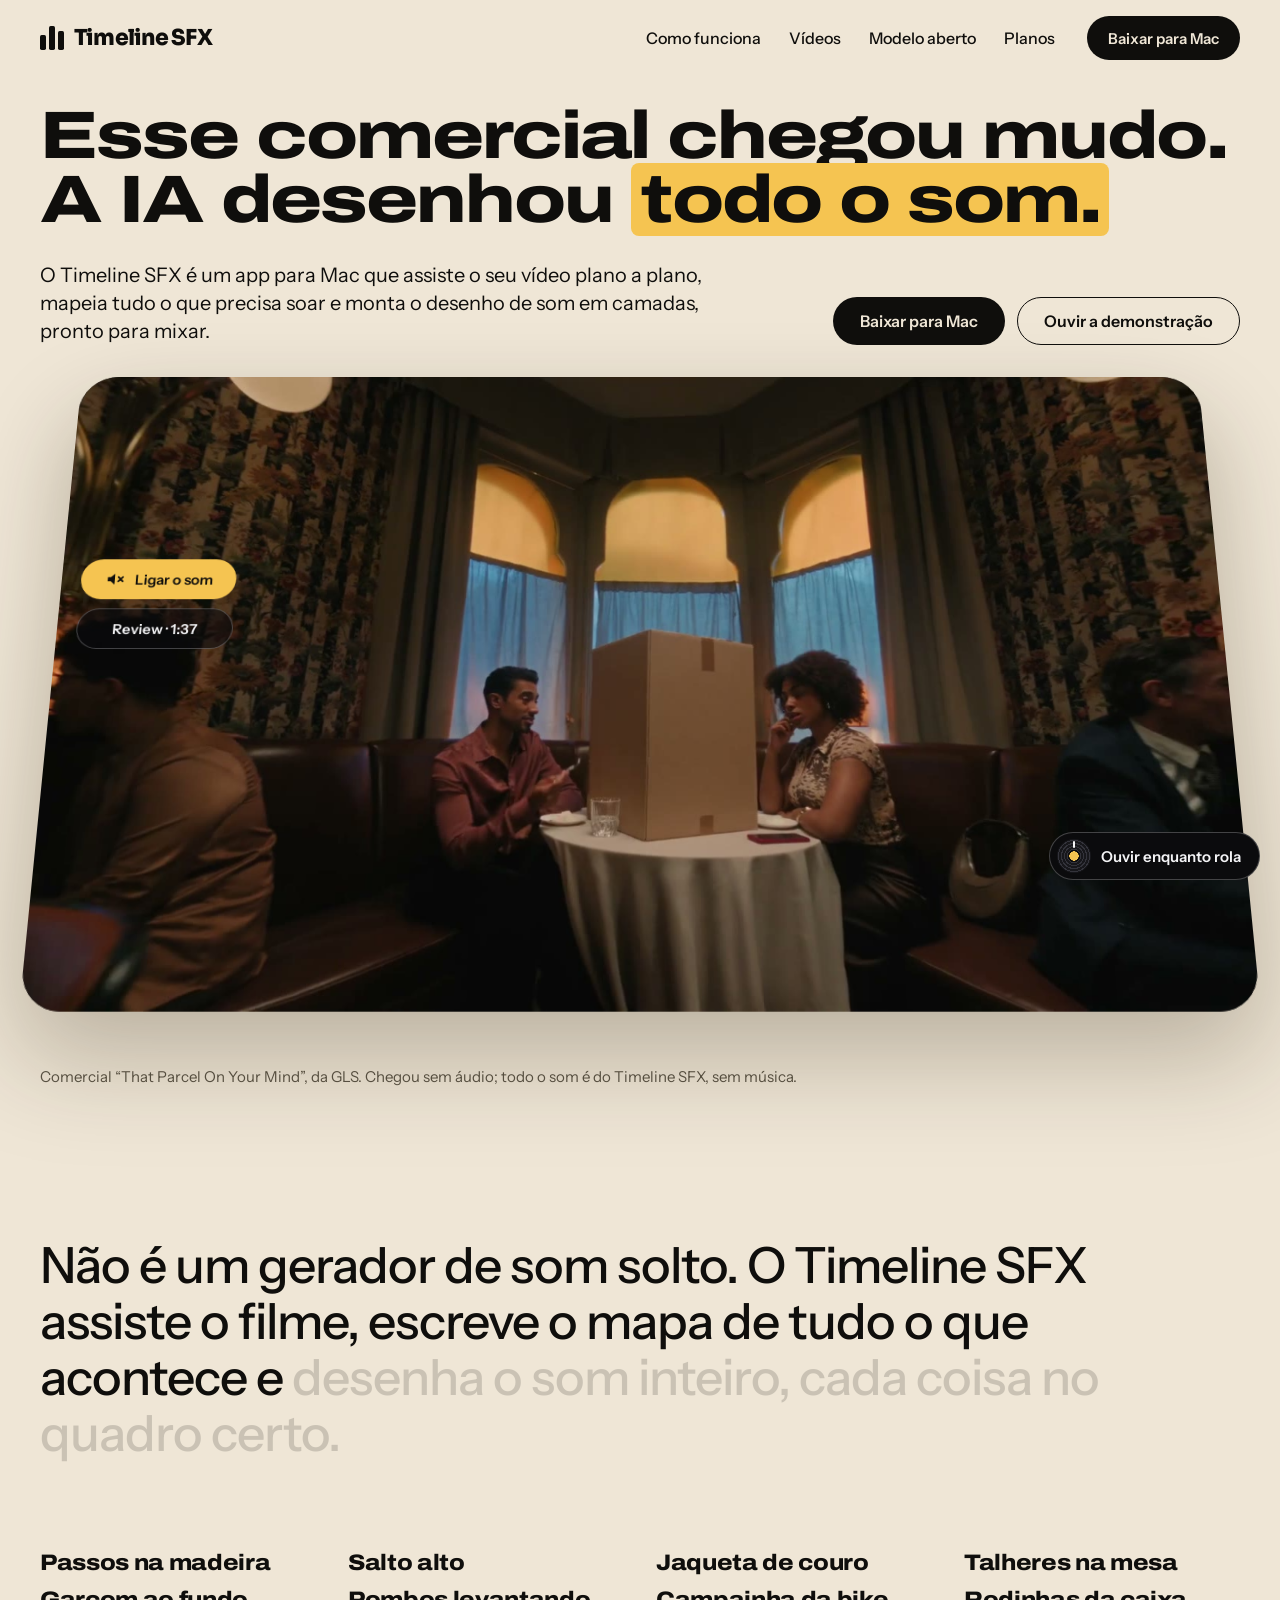
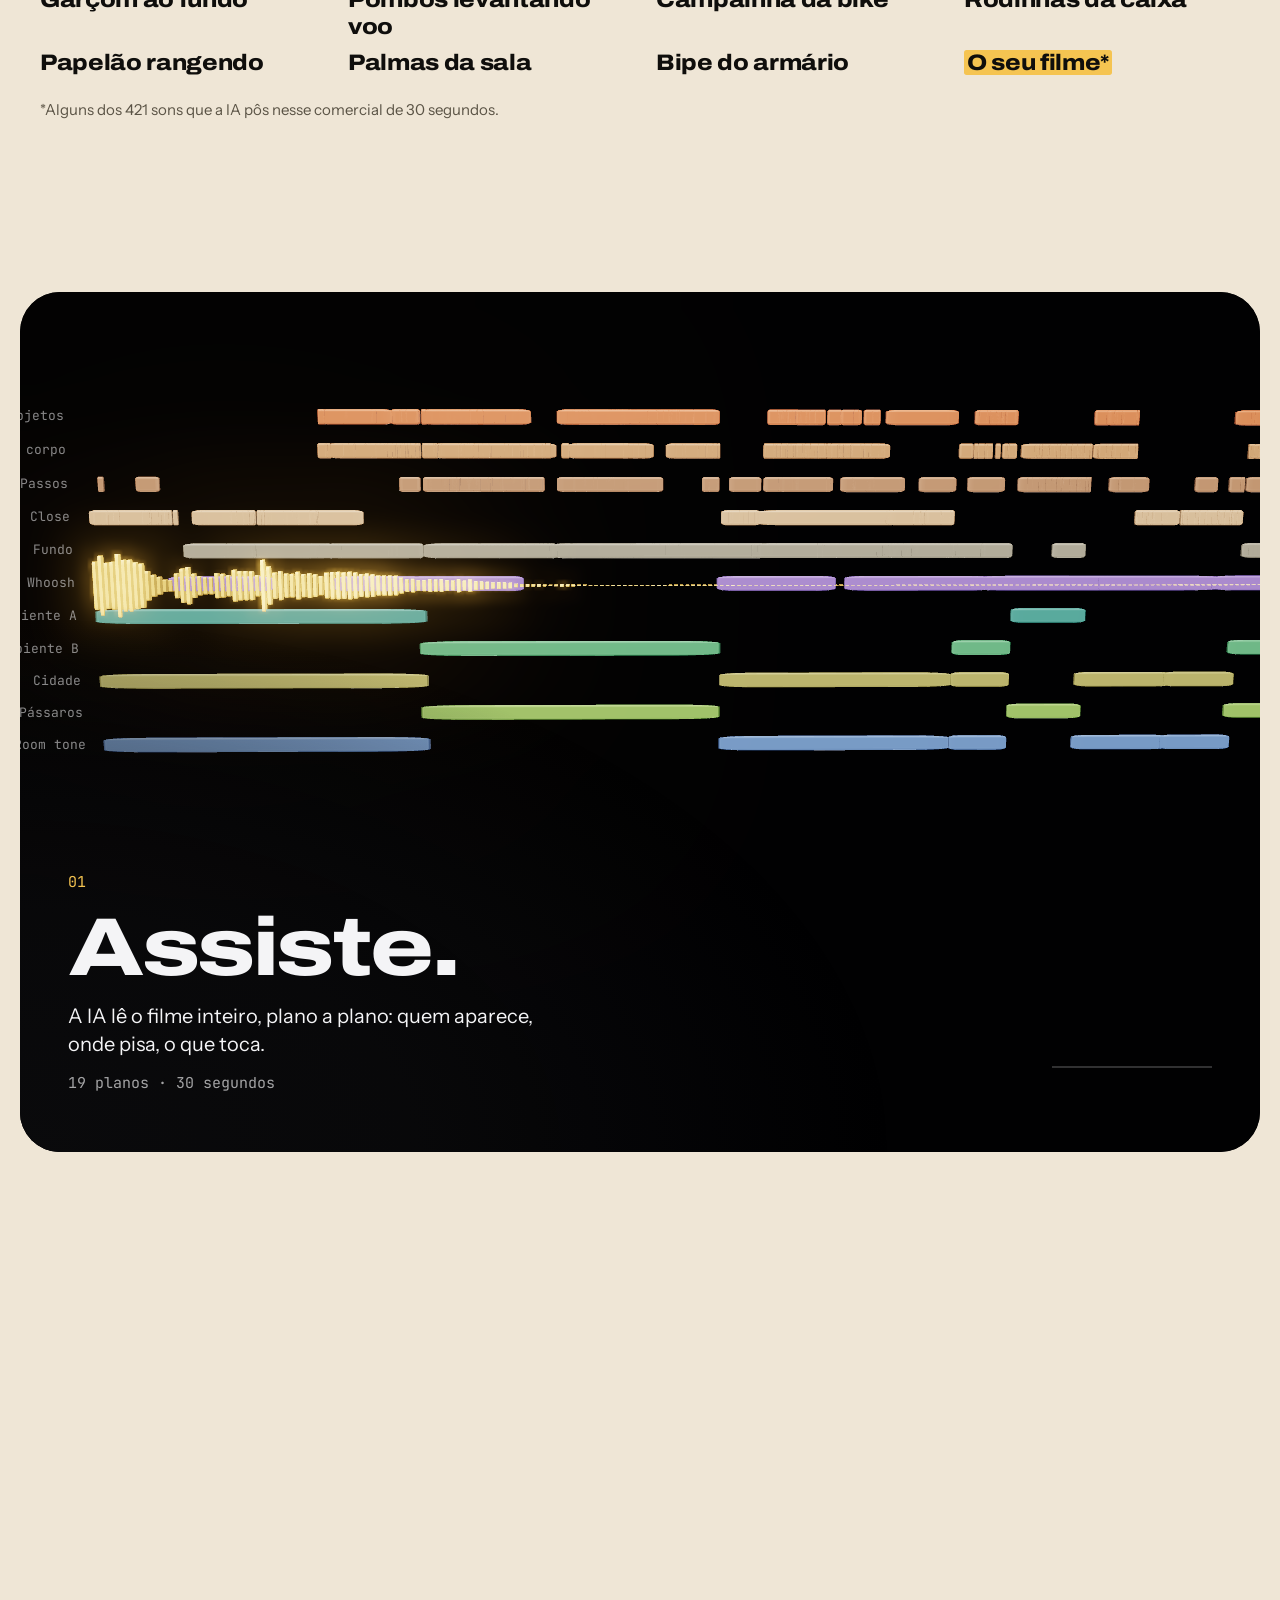
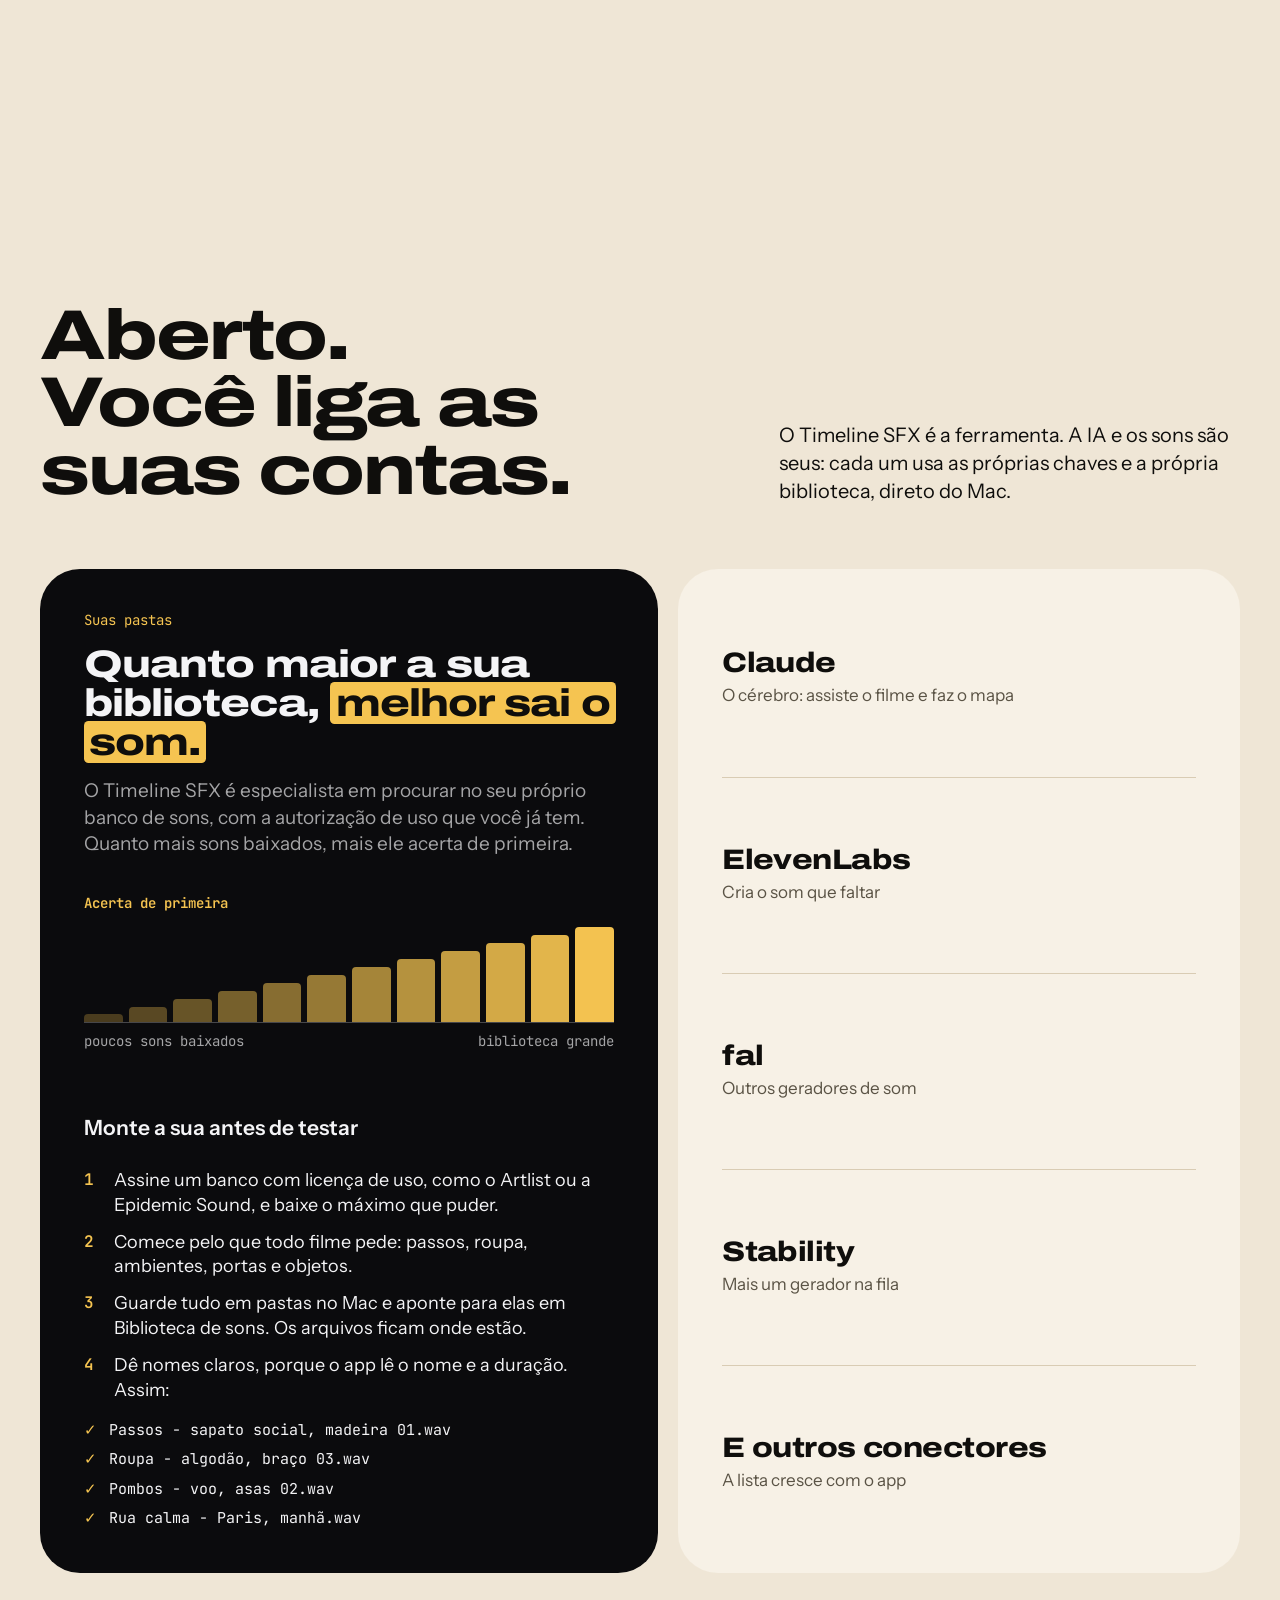
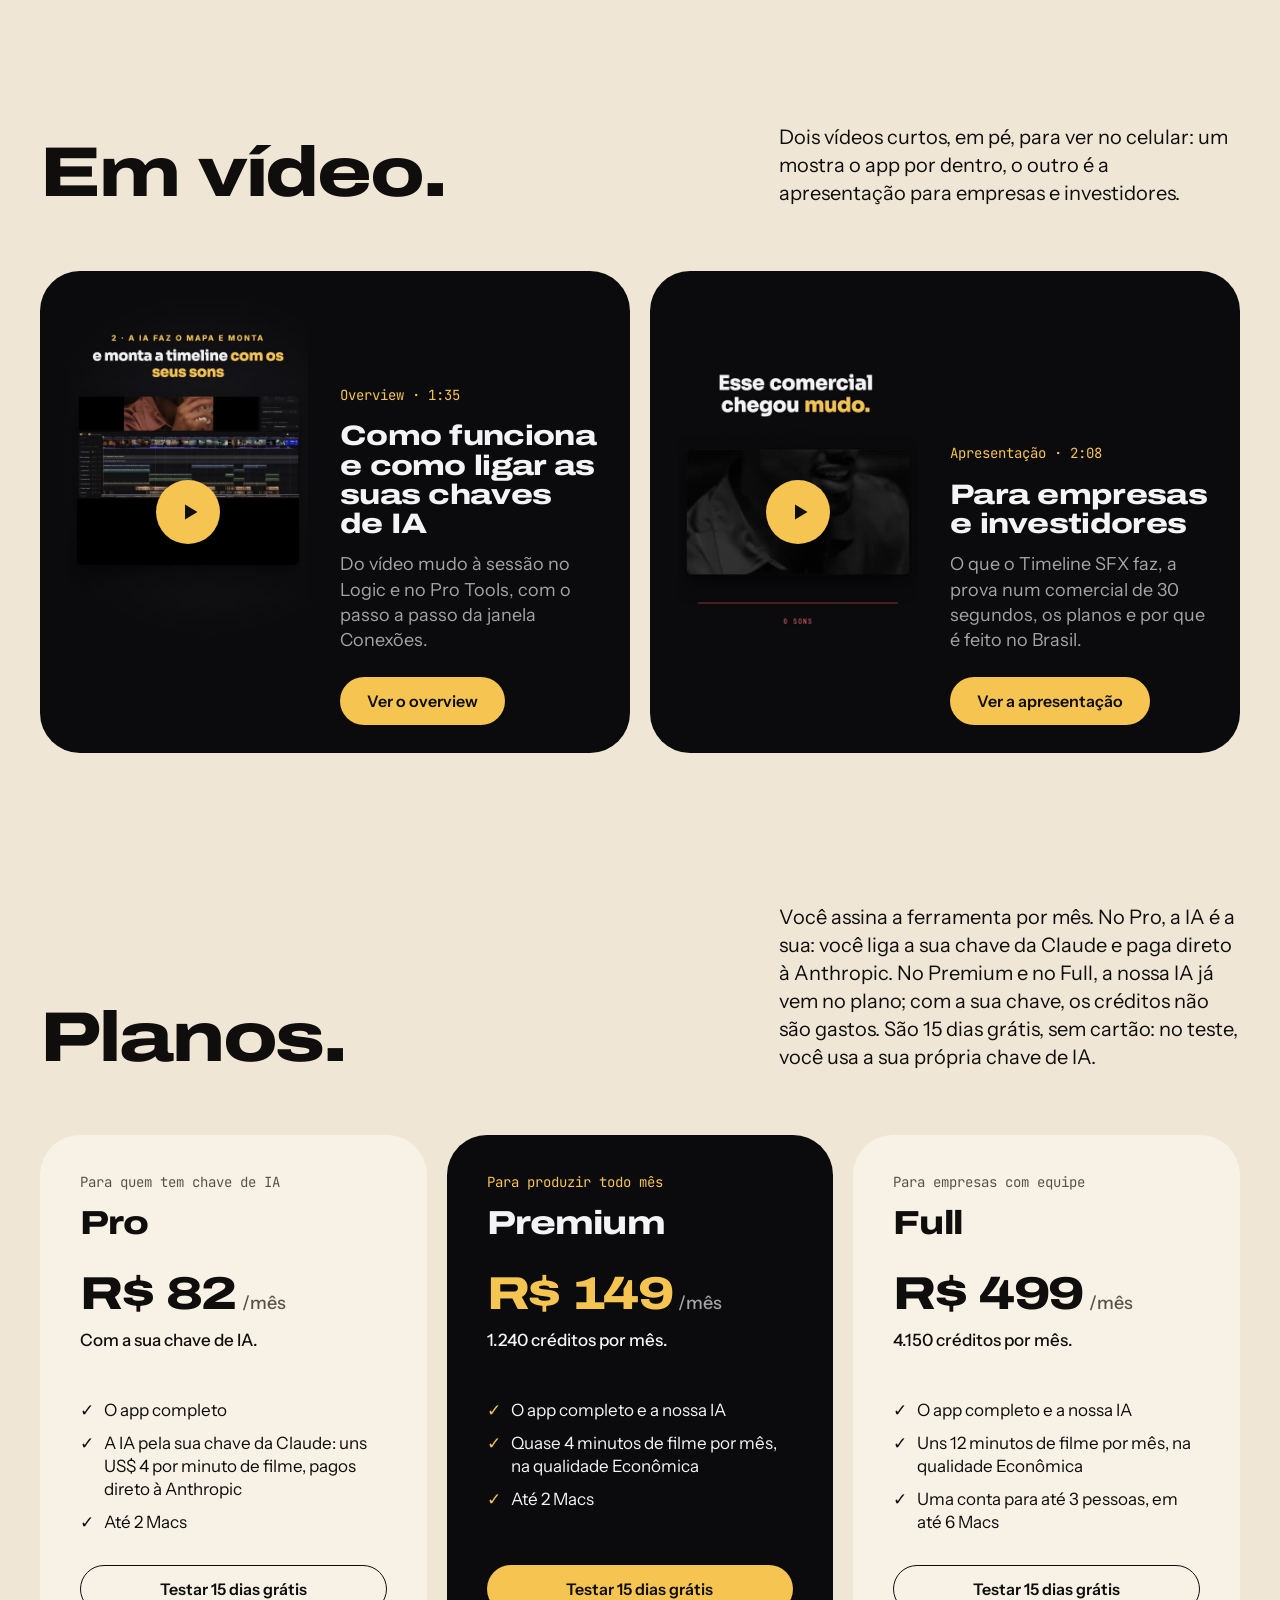
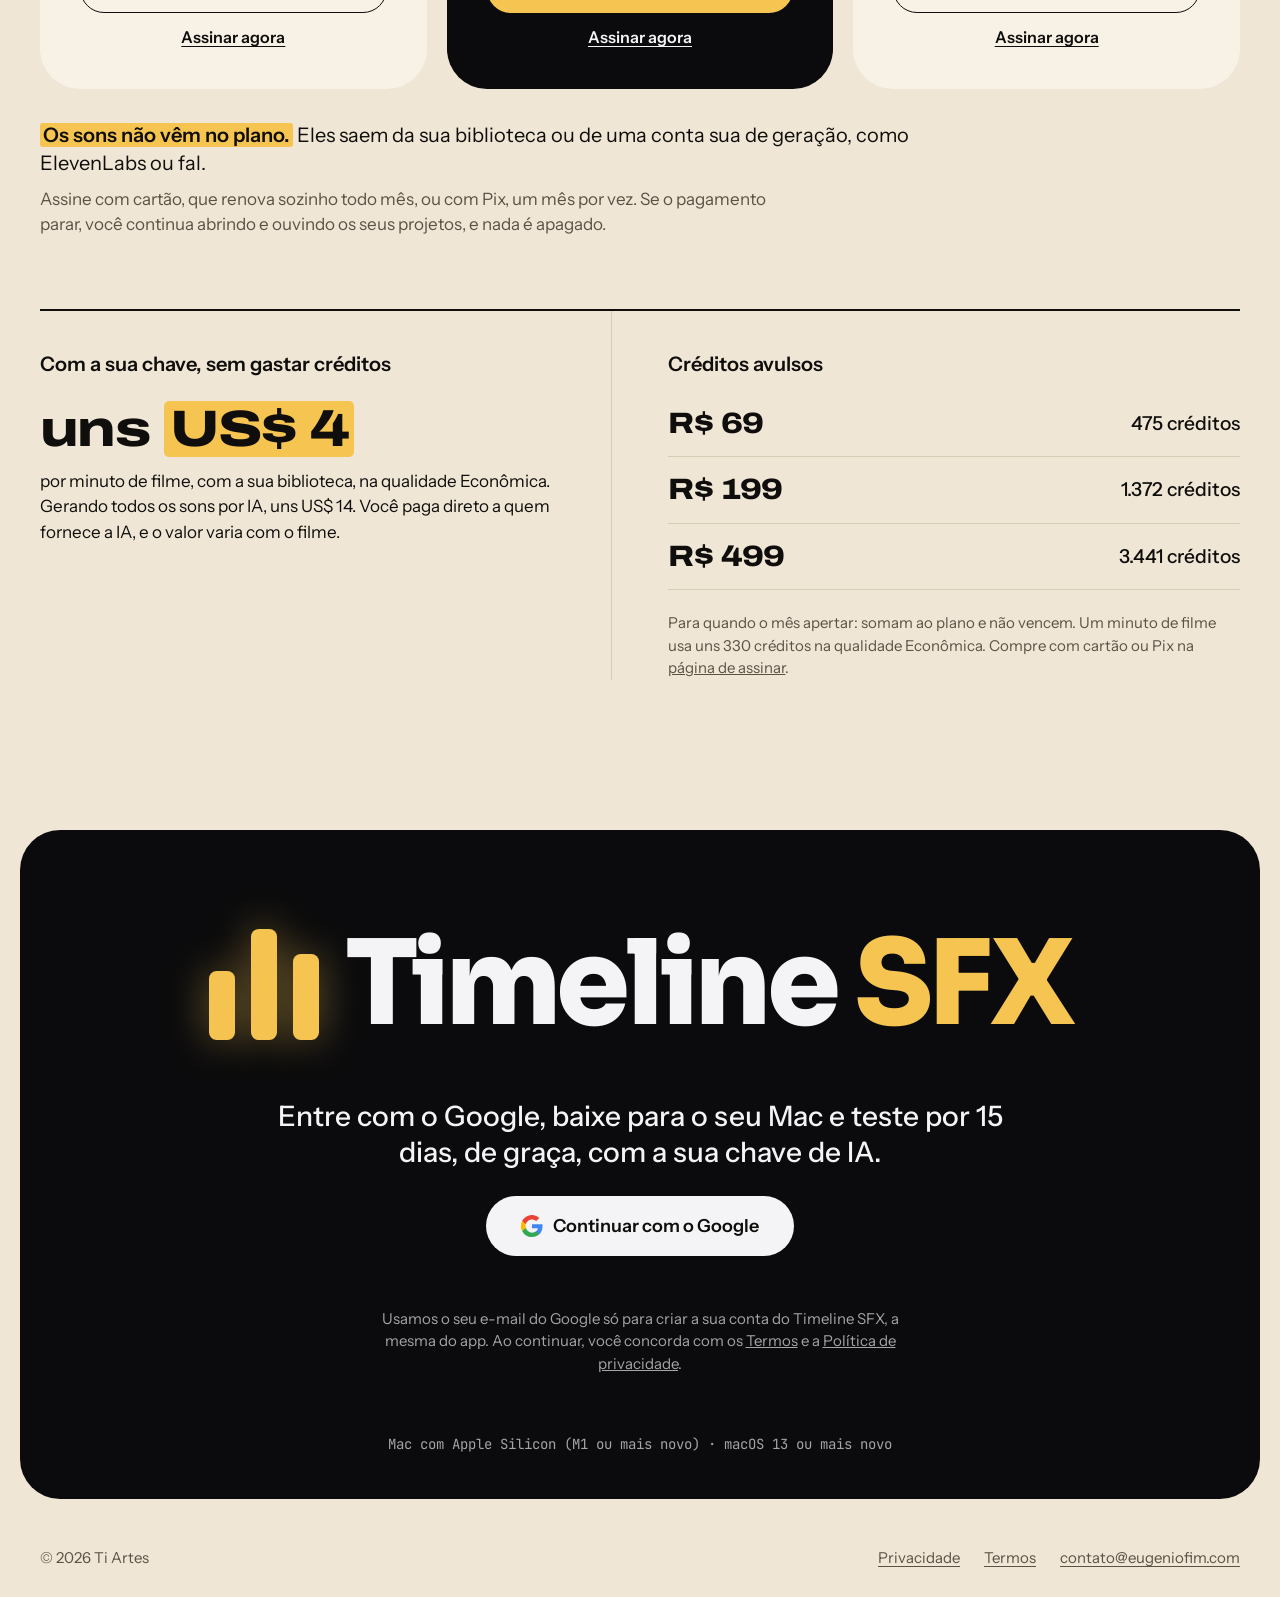
==== commit a1a9243a: "Locução dos textos presa à rolagem, como um vinil, e rolagem suave consertada Co-Authored-By: Claude" ====
--- a/index.html
+++ b/index.html
@@ -9,7 +9,9 @@
 <meta property="og:description" content="Esse comercial chegou mudo. A IA desenhou todo o som.">
 <meta property="og:type" content="website">
 <meta property="og:url" content="https://www.timelinesfx.com/">
-<meta property="og:image" content="https://www.timelinesfx.com/midia/poster-gls.jpg">
+<meta property="og:image" content="https://www.timelinesfx.com/midia/og-timeline-sfx.jpg">
+<meta property="og:image:width" content="1200">
+<meta property="og:image:height" content="630">
 <meta name="twitter:card" content="summary_large_image">
 <meta name="theme-color" content="#EFE6D6">
 <link rel="icon" href="data:image/svg+xml,%3Csvg xmlns='http://www.w3.org/2000/svg' viewBox='0 0 32 32'%3E%3Crect width='32' height='32' rx='8' fill='%230B0B0D'/%3E%3Crect x='7' y='14' width='5' height='11' rx='1.5' fill='%23F5C451'/%3E%3Crect x='13.5' y='7' width='5' height='18' rx='1.5' fill='%23F5C451'/%3E%3Crect x='20' y='11' width='5' height='14' rx='1.5' fill='%23F5C451'/%3E%3C/svg%3E">
@@ -300,6 +302,11 @@
   </nav>
 </footer>
 
+<button class="voz" id="voz" type="button" aria-pressed="false" aria-label="Ouvir a locução do site enquanto rola a página">
+  <span class="voz-disco" aria-hidden="true"></span>
+  <span class="voz-rotulo">Ouvir enquanto rola</span>
+</button>
+
 <dialog id="d-review" aria-label="Review completo do Timeline SFX">
   <button class="fechar" type="button" id="fechar-review" aria-label="Fechar">
     <svg viewBox="0 0 24 24" aria-hidden="true"><path d="M6 6l12 12M18 6L6 18"/></svg>
--- a/estilo.css
+++ b/estilo.css
@@ -101,7 +101,7 @@
 .passo h2 { margin-top: 14px; font-size: clamp(2.8rem, 6.4vw, 6.6rem); }
 .passo p { margin-top: 16px; max-width: 36ch; font-size: 20px; line-height: 1.38; color: var(--marfim); }
 .passo-dado { display: inline-block; margin-top: 18px; font: 400 15px/1 var(--mono); color: var(--marfim-2); }
-.cena-barra { position: absolute; right: 48px; bottom: 60px; width: 160px; height: 2px; background: rgba(244, 244, 246, .2); }
+.cena-barra { position: absolute; right: 48px; bottom: 84px; width: 160px; height: 2px; background: rgba(244, 244, 246, .2); }
 .cena-barra i { display: block; height: 100%; width: 100%; background: var(--amarelo); transform: scaleX(0); transform-origin: 0 50%; }
 
 /* modelo aberto */
@@ -198,6 +198,15 @@
 .doc a { text-underline-offset: 3px; }
 .doc-data { color: var(--tinta-2); font-size: 15px; margin-bottom: 28px; }
 
+/* a voz presa à rolagem (voz.js): o disco gira com a locução, para os dois lados */
+.voz { position: fixed; right: 20px; bottom: 20px; z-index: 30; display: inline-flex; align-items: center; gap: 10px; min-height: 48px; padding: 0 18px 0 7px; border-radius: 999px; border: 1.5px solid rgba(244, 244, 246, .24); background: var(--palco); color: var(--marfim); font: 600 15px/1 var(--texto); cursor: pointer; }
+.voz:hover { border-color: var(--amarelo); }
+.voz:focus-visible { outline-color: var(--amarelo); }
+.voz[aria-pressed="true"] { border-color: var(--amarelo); }
+.voz:disabled { opacity: .6; cursor: default; }
+.voz-disco { position: relative; flex: none; width: 34px; height: 34px; border-radius: 50%; background: radial-gradient(circle, var(--amarelo) 0 19%, var(--palco) 20% 25%, transparent 26%), repeating-radial-gradient(circle, #33333b 0 1px, #17171b 1px 3px); }
+.voz-disco::after { content: ''; position: absolute; left: 50%; top: 2px; width: 2px; height: 7px; margin-left: -1px; border-radius: 1px; background: var(--marfim); }
+
 /* vídeos em pé (10/11): o overview e a apresentação; tocam no mesmo diálogo do review */
 .videos { padding: 150px var(--margem) 0; }
 .videos h2 { font-size: clamp(2.5rem, 5.5vw, 6.2rem); }
@@ -284,15 +293,16 @@
   .manifesto { padding-block: 96px; }
   .sons { margin-top: 56px; gap: 12px 18px; }
   .cena-fixa { padding: 10px; }
-  .passos { left: 24px; bottom: 44px; width: calc(100% - 48px); }
+  .passos { left: 24px; bottom: 96px; width: calc(100% - 48px); }
   .passo p { font-size: 18px; }
-  .cena-barra { left: 24px; right: 24px; width: auto; bottom: 24px; }
+  .cena-barra { left: 24px; right: 24px; width: auto; bottom: 76px; }
   .aberto { padding-top: 96px; }
   .card--biblioteca { padding: 30px; min-height: 0; }
   .conectores { padding: 4px 28px; }
   .arquivos { font-size: 13px; }
   .bib-dicas ol { font-size: 17px; }
   .bib-eixo { font-size: 12px; }
+  .voz { right: 12px; bottom: 12px; }
   .videos { padding-top: 96px; }
   .video-card { grid-template-columns: 118px 1fr; gap: 18px; padding: 20px; align-items: center; }
   .video-play { width: 46px; height: 46px; margin: -23px 0 0 -23px; }
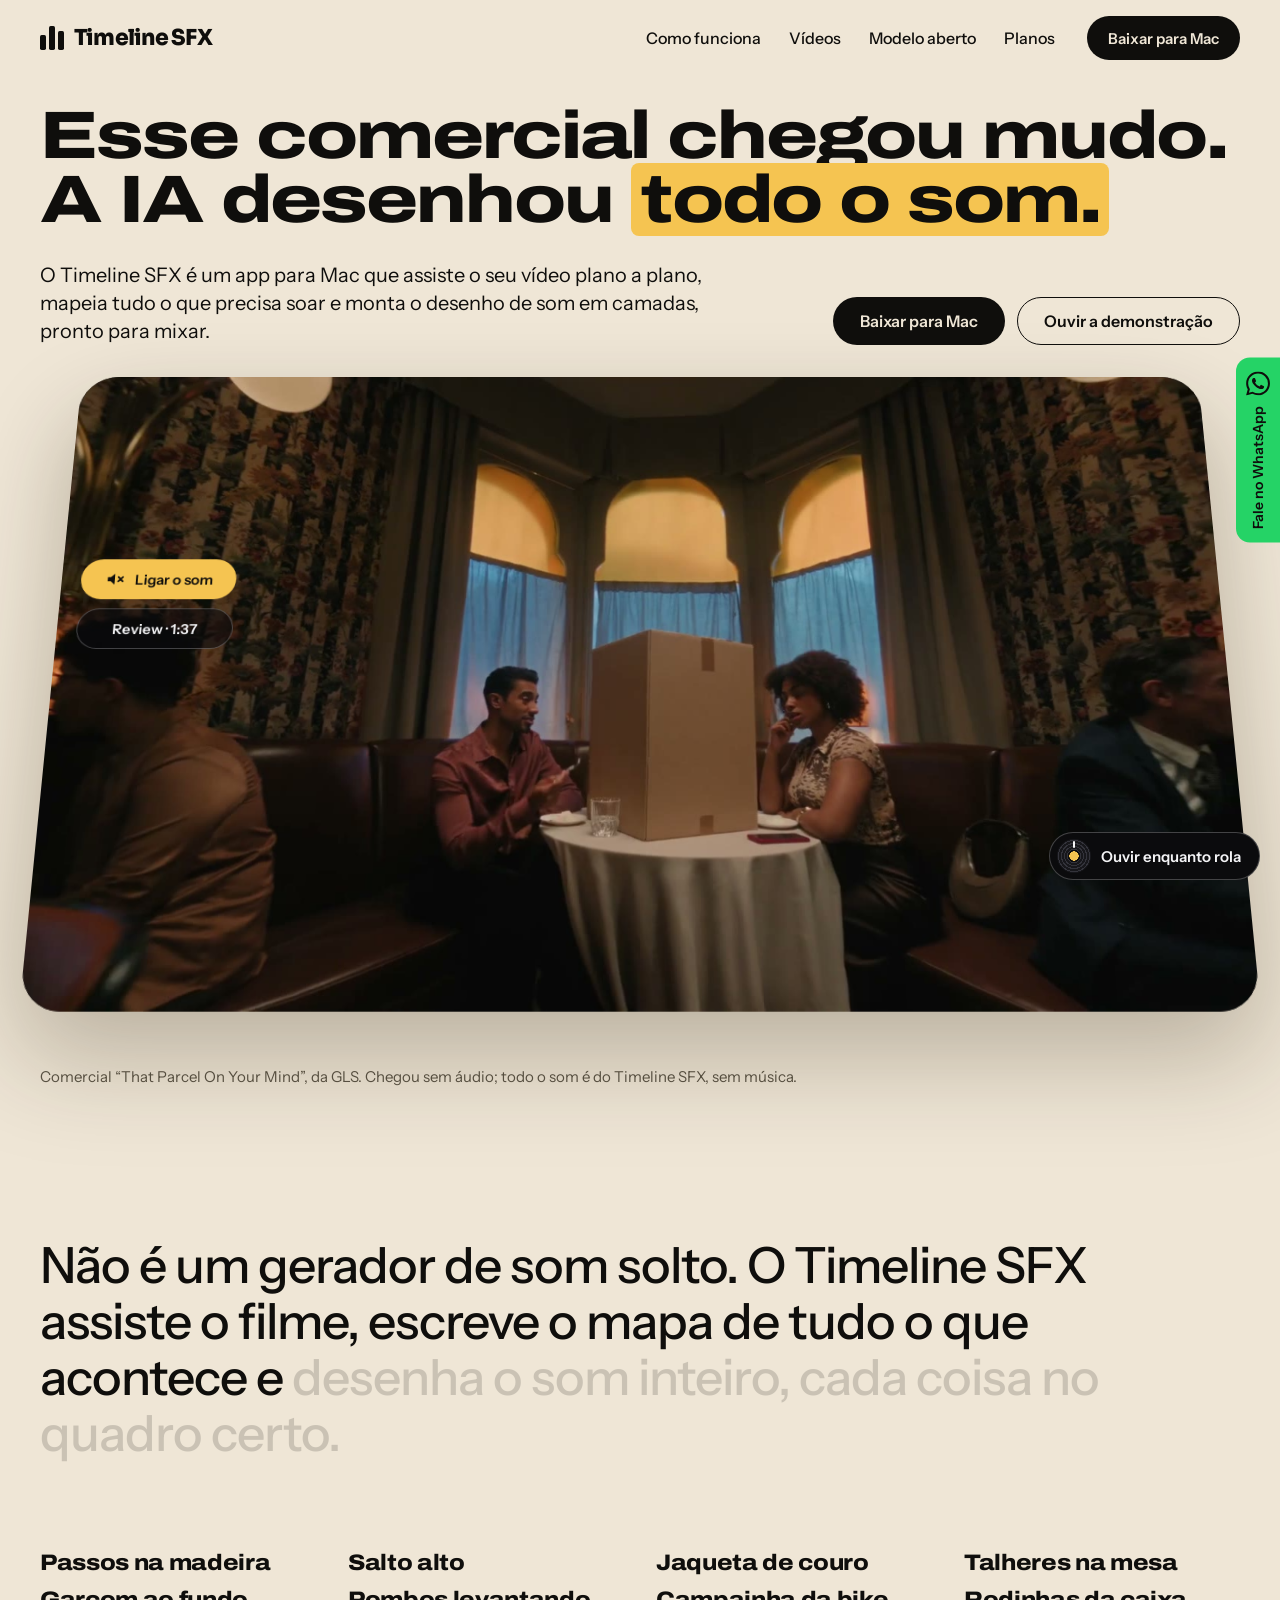
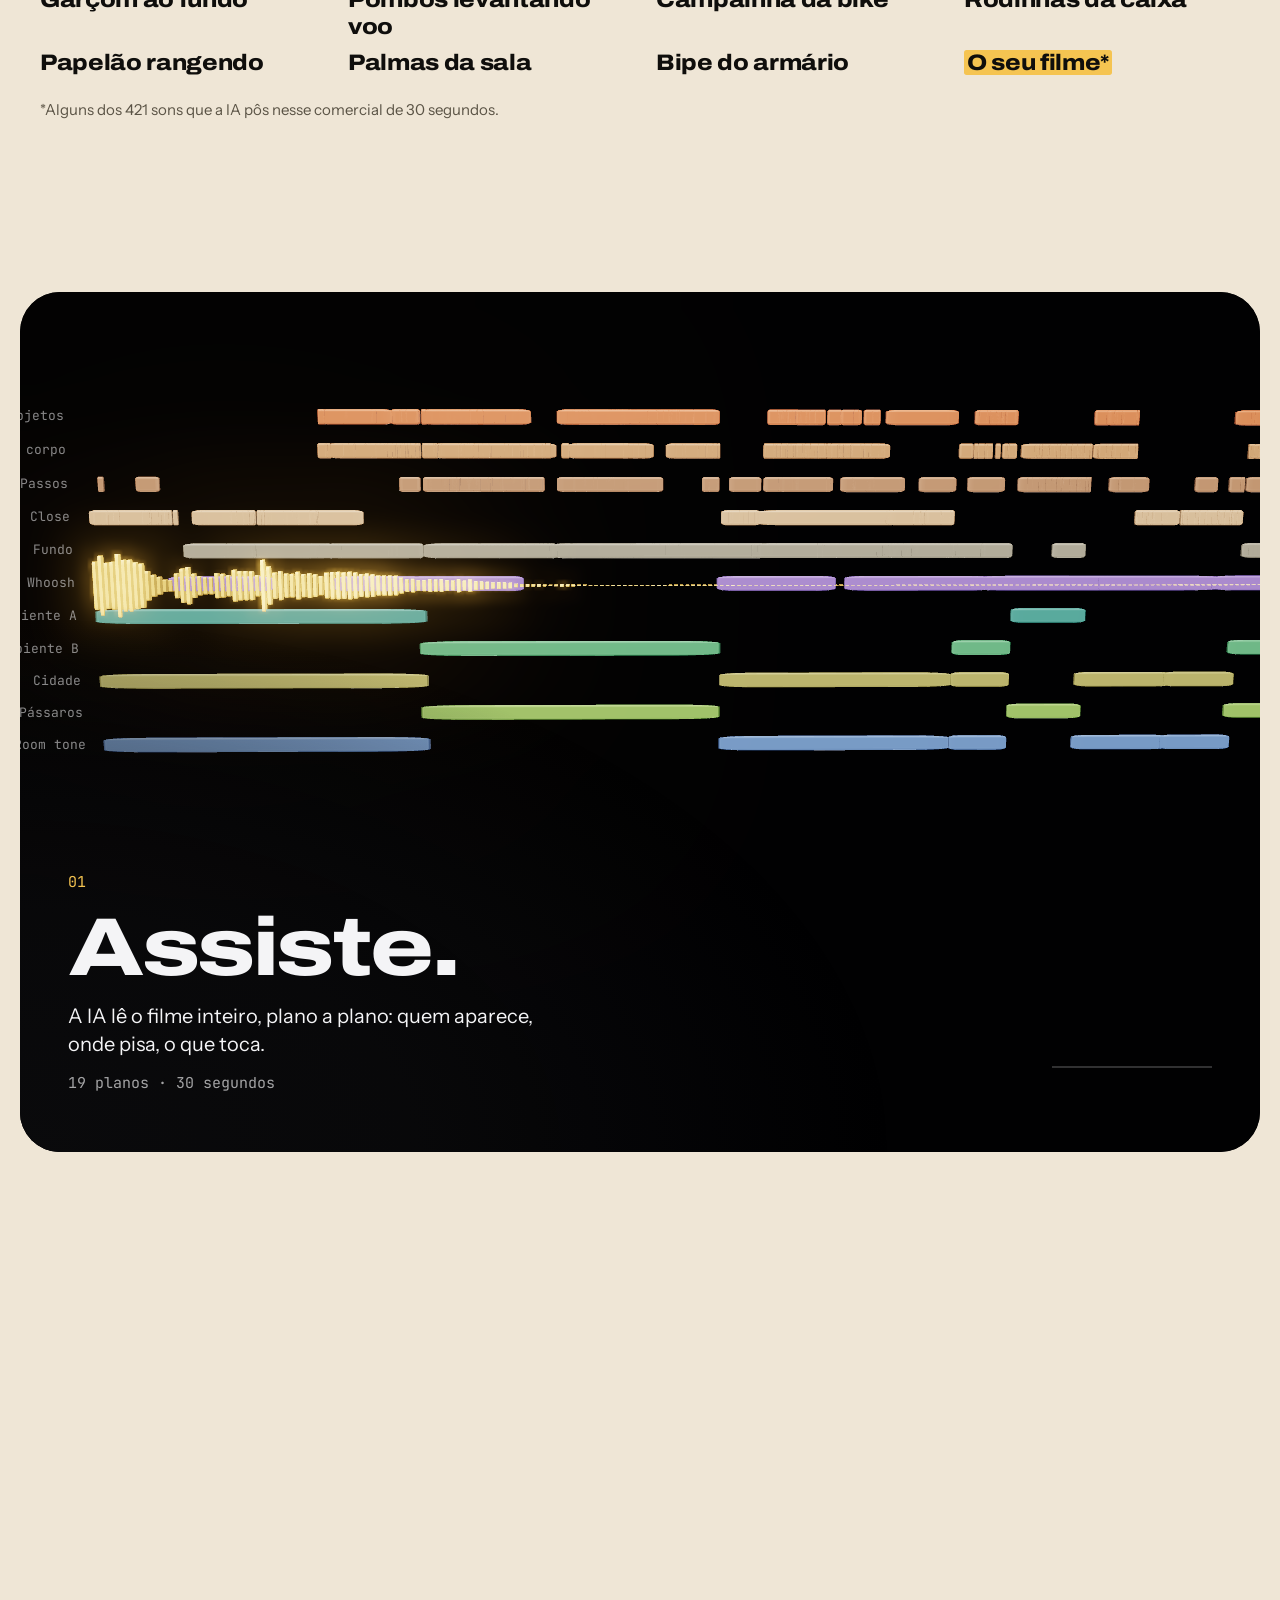
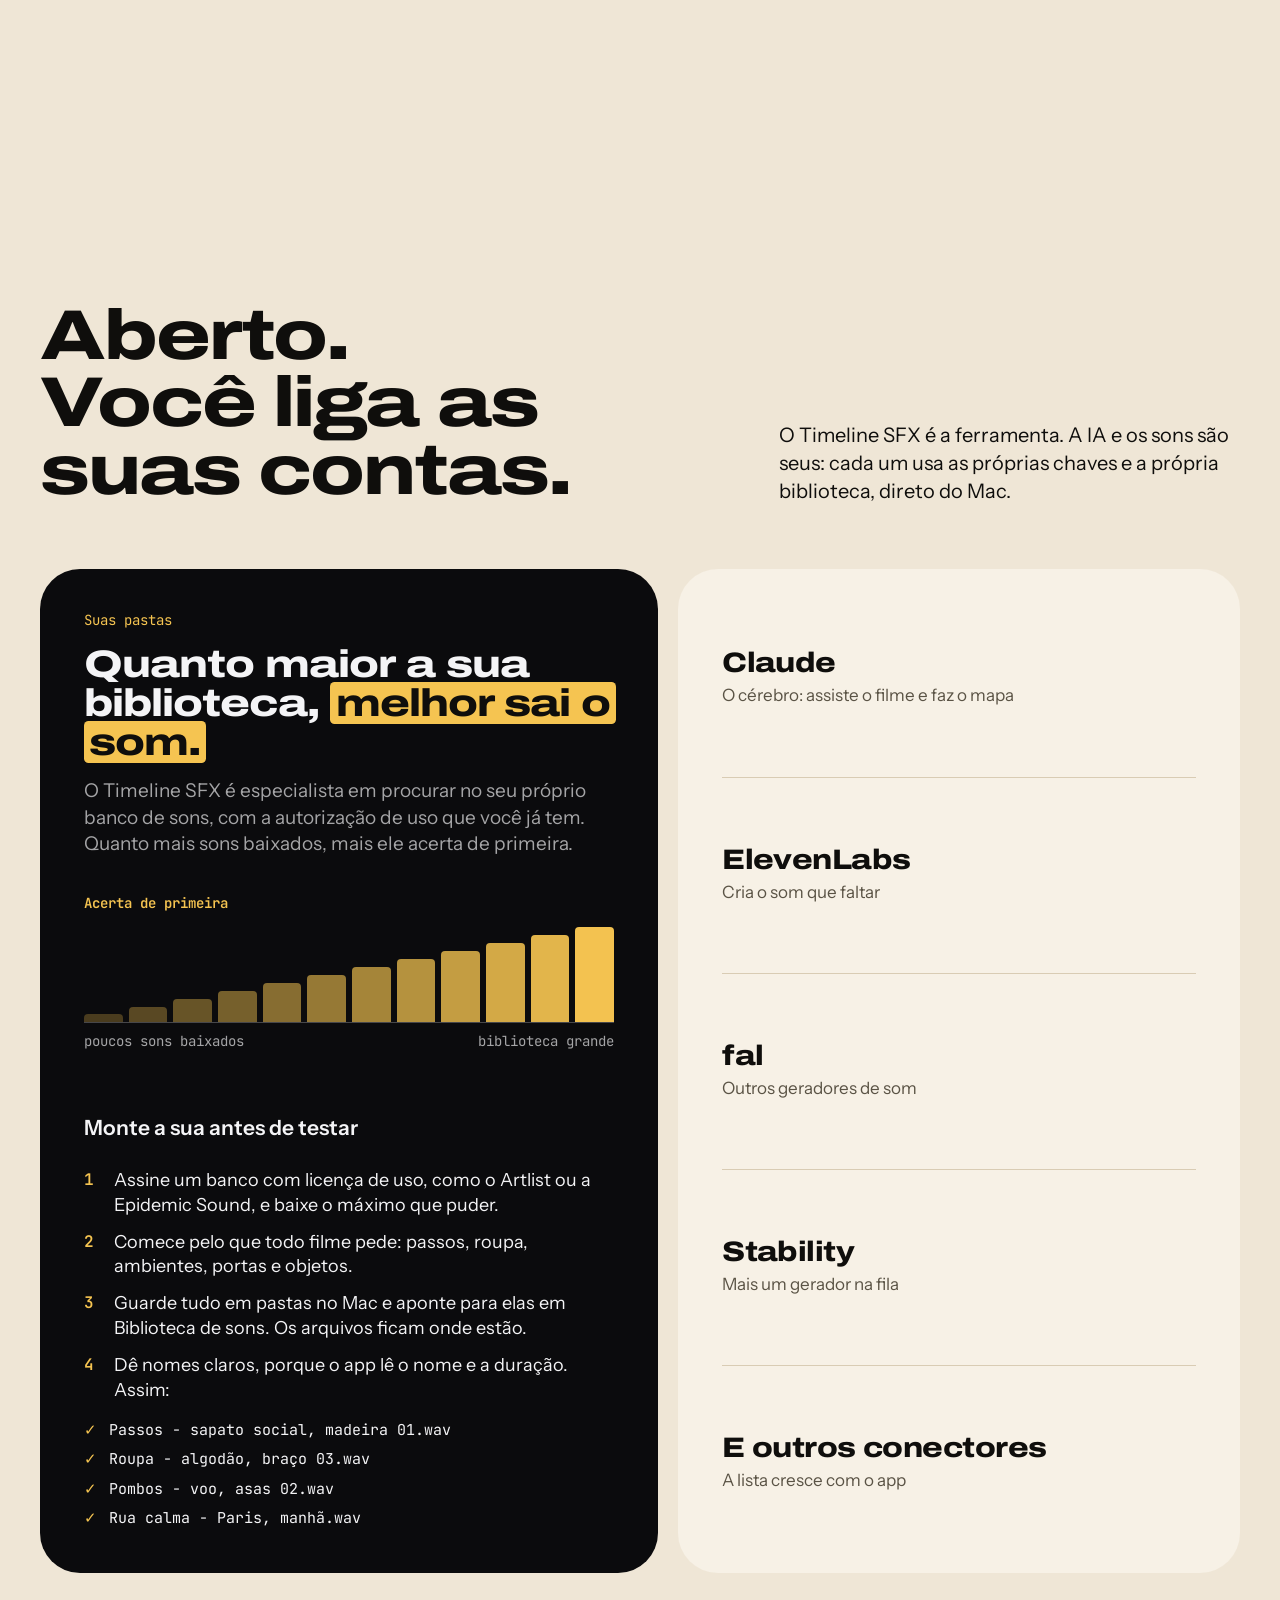
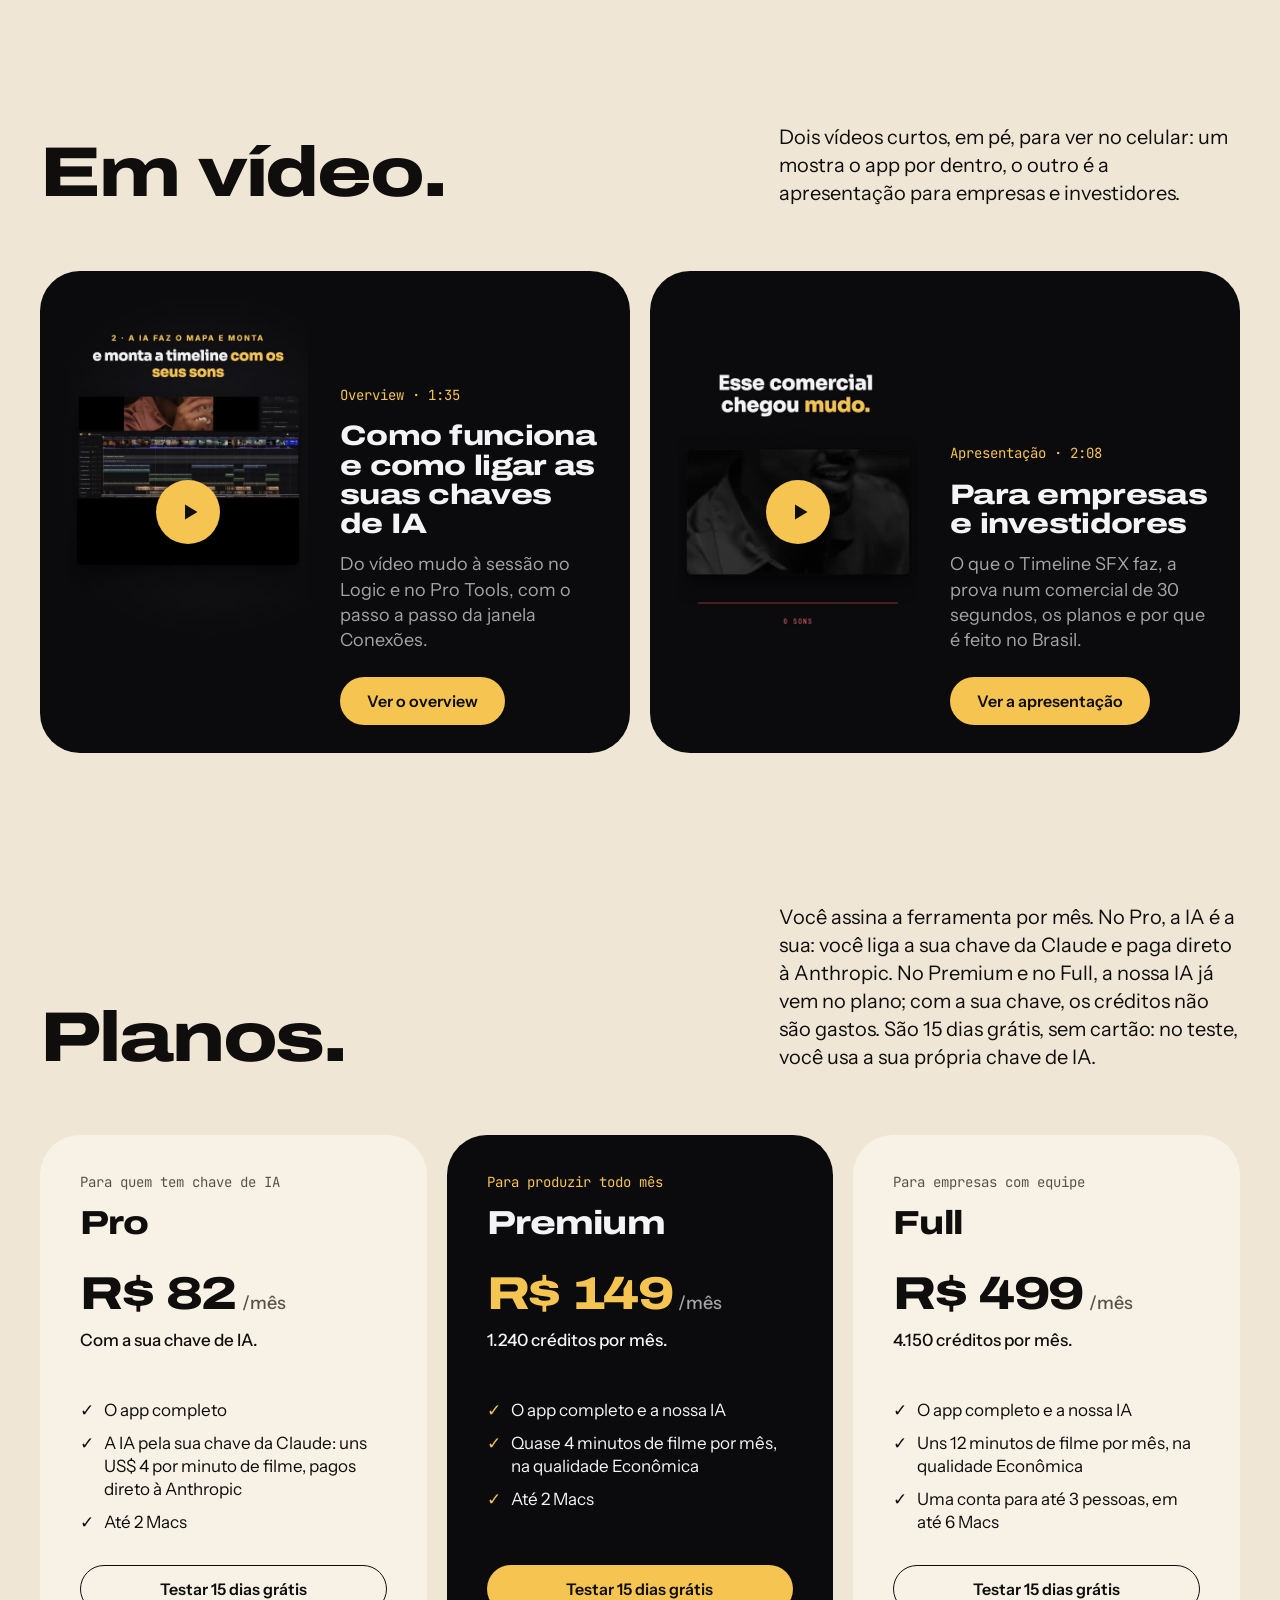
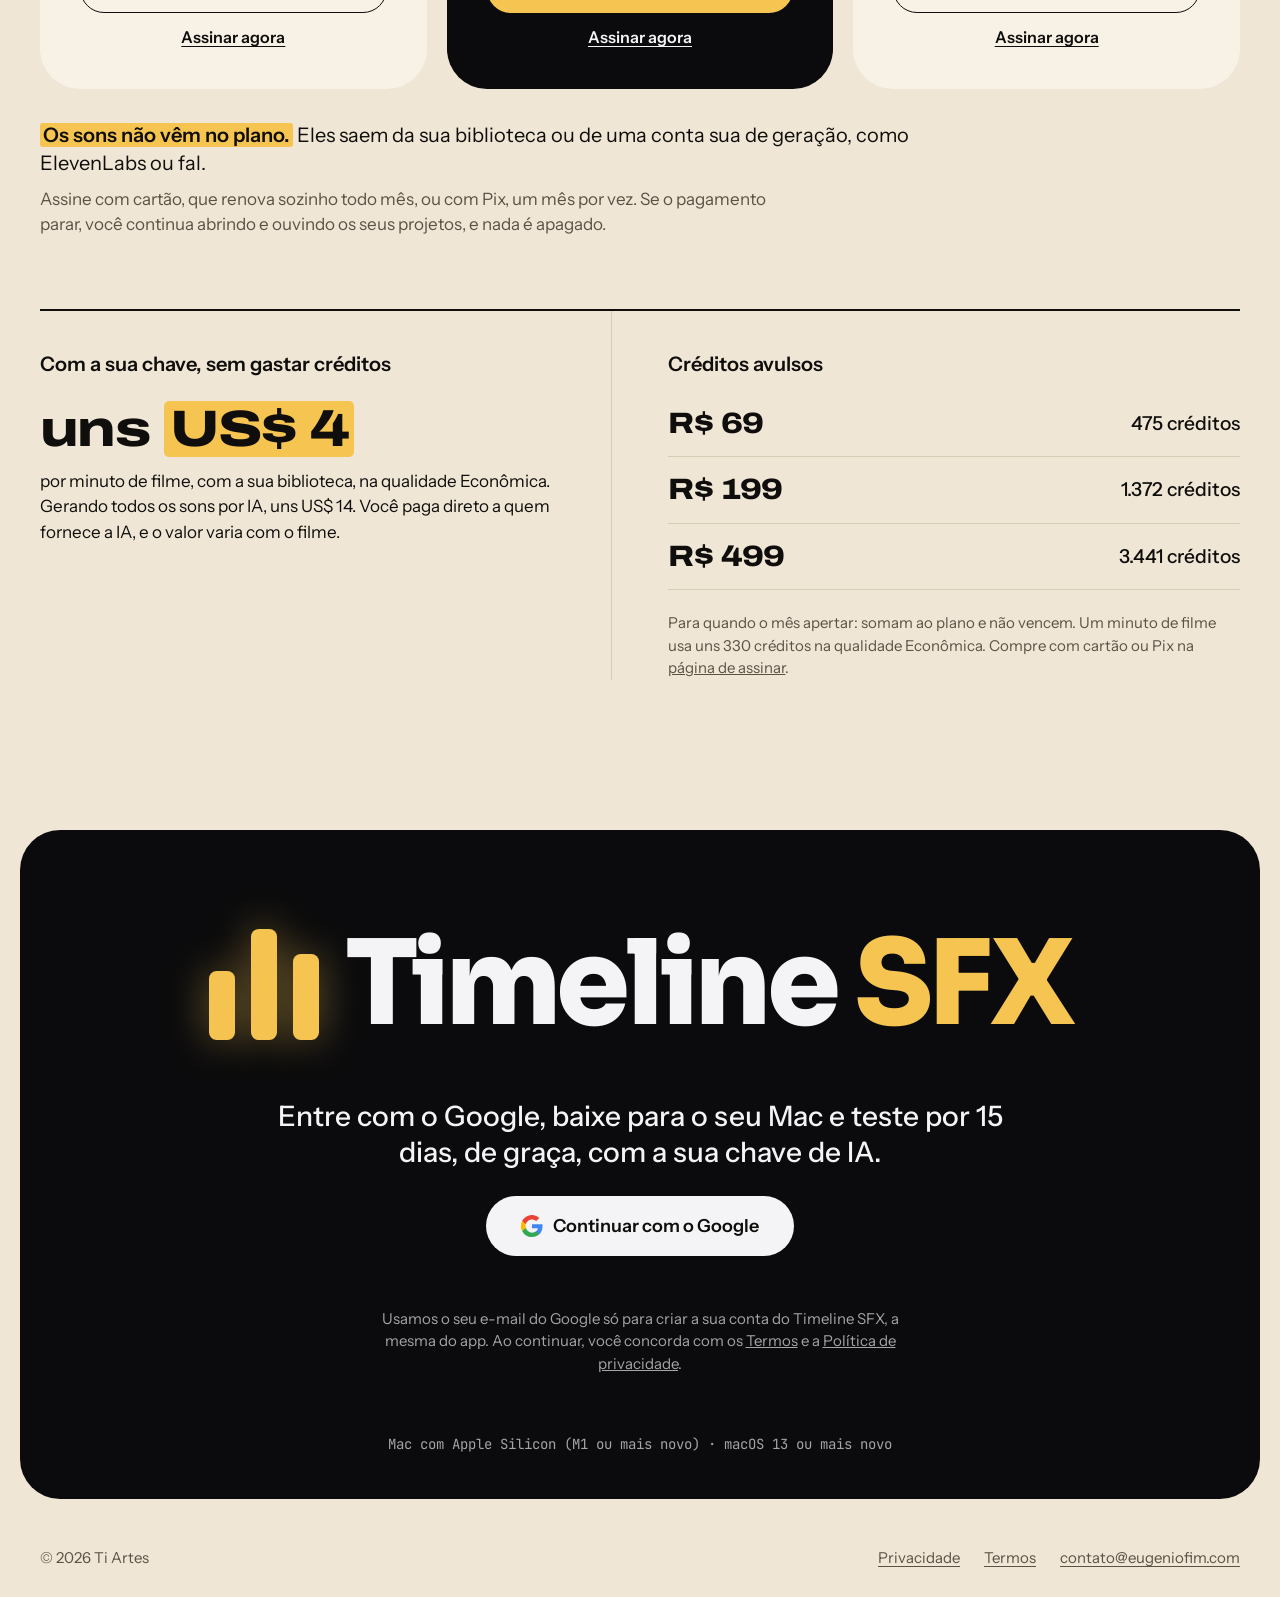
==== commit a73fe1f4: "WhatsApp na lateral do site Co-Authored-By: Claude Opus 5.5 <noreply@anthropic.com>" ====
--- a/index.html
+++ b/index.html
@@ -6,10 +6,10 @@
 <title>Timeline SFX · Desenho de som com IA para Mac</title>
 <meta name="description" content="O Timeline SFX assiste o seu vídeo plano a plano, mapeia tudo o que precisa soar e monta o desenho de som em camadas, pronto para o Logic, o Pro Tools, o Premiere e o Resolve.">
 <meta property="og:title" content="Timeline SFX · Desenho de som com IA para Mac">
-<meta property="og:description" content="Esse comercial chegou mudo. A IA desenhou todo o som.">
+<meta property="og:description" content="SFX automático. Craft de quem faz à mão. Para video makers, publicitários e produtores de áudio.">
 <meta property="og:type" content="website">
 <meta property="og:url" content="https://www.timelinesfx.com/">
-<meta property="og:image" content="https://www.timelinesfx.com/midia/og-timeline-sfx.jpg">
+<meta property="og:image" content="https://www.timelinesfx.com/midia/og-sfx-automatico.jpg">
 <meta property="og:image:width" content="1200">
 <meta property="og:image:height" content="630">
 <meta name="twitter:card" content="summary_large_image">
@@ -302,6 +302,11 @@
   </nav>
 </footer>
 
+<a class="whats" href="https://wa.me/5541991566444?text=Ol%C3%A1!%20Vim%20pelo%20site%20do%20Timeline%20SFX%20e%20quero%20saber%20mais." target="_blank" rel="noopener" aria-label="Falar pelo WhatsApp">
+  <svg viewBox="0 0 24 24" aria-hidden="true"><path d="M17.472 14.382c-.297-.149-1.758-.867-2.03-.967-.273-.099-.471-.148-.67.15-.197.297-.767.966-.94 1.164-.173.199-.347.223-.644.075-.297-.15-1.255-.463-2.39-1.475-.883-.788-1.48-1.761-1.653-2.059-.173-.297-.018-.458.13-.606.134-.133.298-.347.446-.52.149-.174.198-.298.298-.497.099-.198.05-.371-.025-.52-.075-.149-.669-1.612-.916-2.207-.242-.579-.487-.5-.669-.51-.173-.008-.371-.01-.57-.01-.198 0-.52.074-.792.372-.272.297-1.04 1.016-1.04 2.479 0 1.462 1.065 2.875 1.213 3.074.149.198 2.096 3.2 5.077 4.487.709.306 1.262.489 1.694.625.712.227 1.36.195 1.871.118.571-.085 1.758-.719 2.006-1.413.248-.694.248-1.289.173-1.413-.074-.124-.272-.198-.57-.347m-5.421 7.403h-.004a9.87 9.87 0 01-5.031-1.378l-.361-.214-3.741.982.998-3.648-.235-.374a9.86 9.86 0 01-1.51-5.26c.001-5.45 4.436-9.884 9.888-9.884 2.64 0 5.122 1.03 6.988 2.898a9.825 9.825 0 012.893 6.994c-.003 5.45-4.437 9.884-9.885 9.884m8.413-18.297A11.815 11.815 0 0012.05 0C5.495 0 .16 5.335.157 11.892c0 2.096.547 4.142 1.588 5.945L.057 24l6.305-1.654a11.882 11.882 0 005.683 1.448h.005c6.554 0 11.89-5.335 11.893-11.893a11.821 11.821 0 00-3.48-8.413z"/></svg>
+  <span>Fale no WhatsApp</span>
+</a>
+
 <button class="voz" id="voz" type="button" aria-pressed="false" aria-label="Ouvir a locução do site enquanto rola a página">
   <span class="voz-disco" aria-hidden="true"></span>
   <span class="voz-rotulo">Ouvir enquanto rola</span>
--- a/estilo.css
+++ b/estilo.css
@@ -198,6 +198,13 @@
 .doc a { text-underline-offset: 3px; }
 .doc-data { color: var(--tinta-2); font-size: 15px; margin-bottom: 28px; }
 
+/* o WhatsApp, preso na lateral direita */
+.whats { position: fixed; right: 0; top: 50%; z-index: 30; display: flex; flex-direction: column; align-items: center; gap: 10px; padding: 14px 10px; transform: translateY(-50%); border-radius: 14px 0 0 14px; background: #25D366; color: var(--tinta); font: 600 14px/1 var(--texto); text-decoration: none; transition: padding .25s ease; }
+.whats:hover { padding-right: 16px; }
+.whats:focus-visible { outline: 3px solid var(--tinta); outline-offset: 2px; }
+.whats svg { width: 24px; height: 24px; fill: currentColor; }
+.whats span { writing-mode: vertical-rl; transform: rotate(180deg); }
+
 /* a voz presa à rolagem (voz.js): o disco gira com a locução, para os dois lados */
 .voz { position: fixed; right: 20px; bottom: 20px; z-index: 30; display: inline-flex; align-items: center; gap: 10px; min-height: 48px; padding: 0 18px 0 7px; border-radius: 999px; border: 1.5px solid rgba(244, 244, 246, .24); background: var(--palco); color: var(--marfim); font: 600 15px/1 var(--texto); cursor: pointer; }
 .voz:hover { border-color: var(--amarelo); }
@@ -303,6 +310,9 @@
   .bib-dicas ol { font-size: 17px; }
   .bib-eixo { font-size: 12px; }
   .voz { right: 12px; bottom: 12px; }
+  .whats { padding: 11px 7px; }
+  .whats svg { width: 22px; height: 22px; }
+  .whats span { display: none; }
   .videos { padding-top: 96px; }
   .video-card { grid-template-columns: 118px 1fr; gap: 18px; padding: 20px; align-items: center; }
   .video-play { width: 46px; height: 46px; margin: -23px 0 0 -23px; }
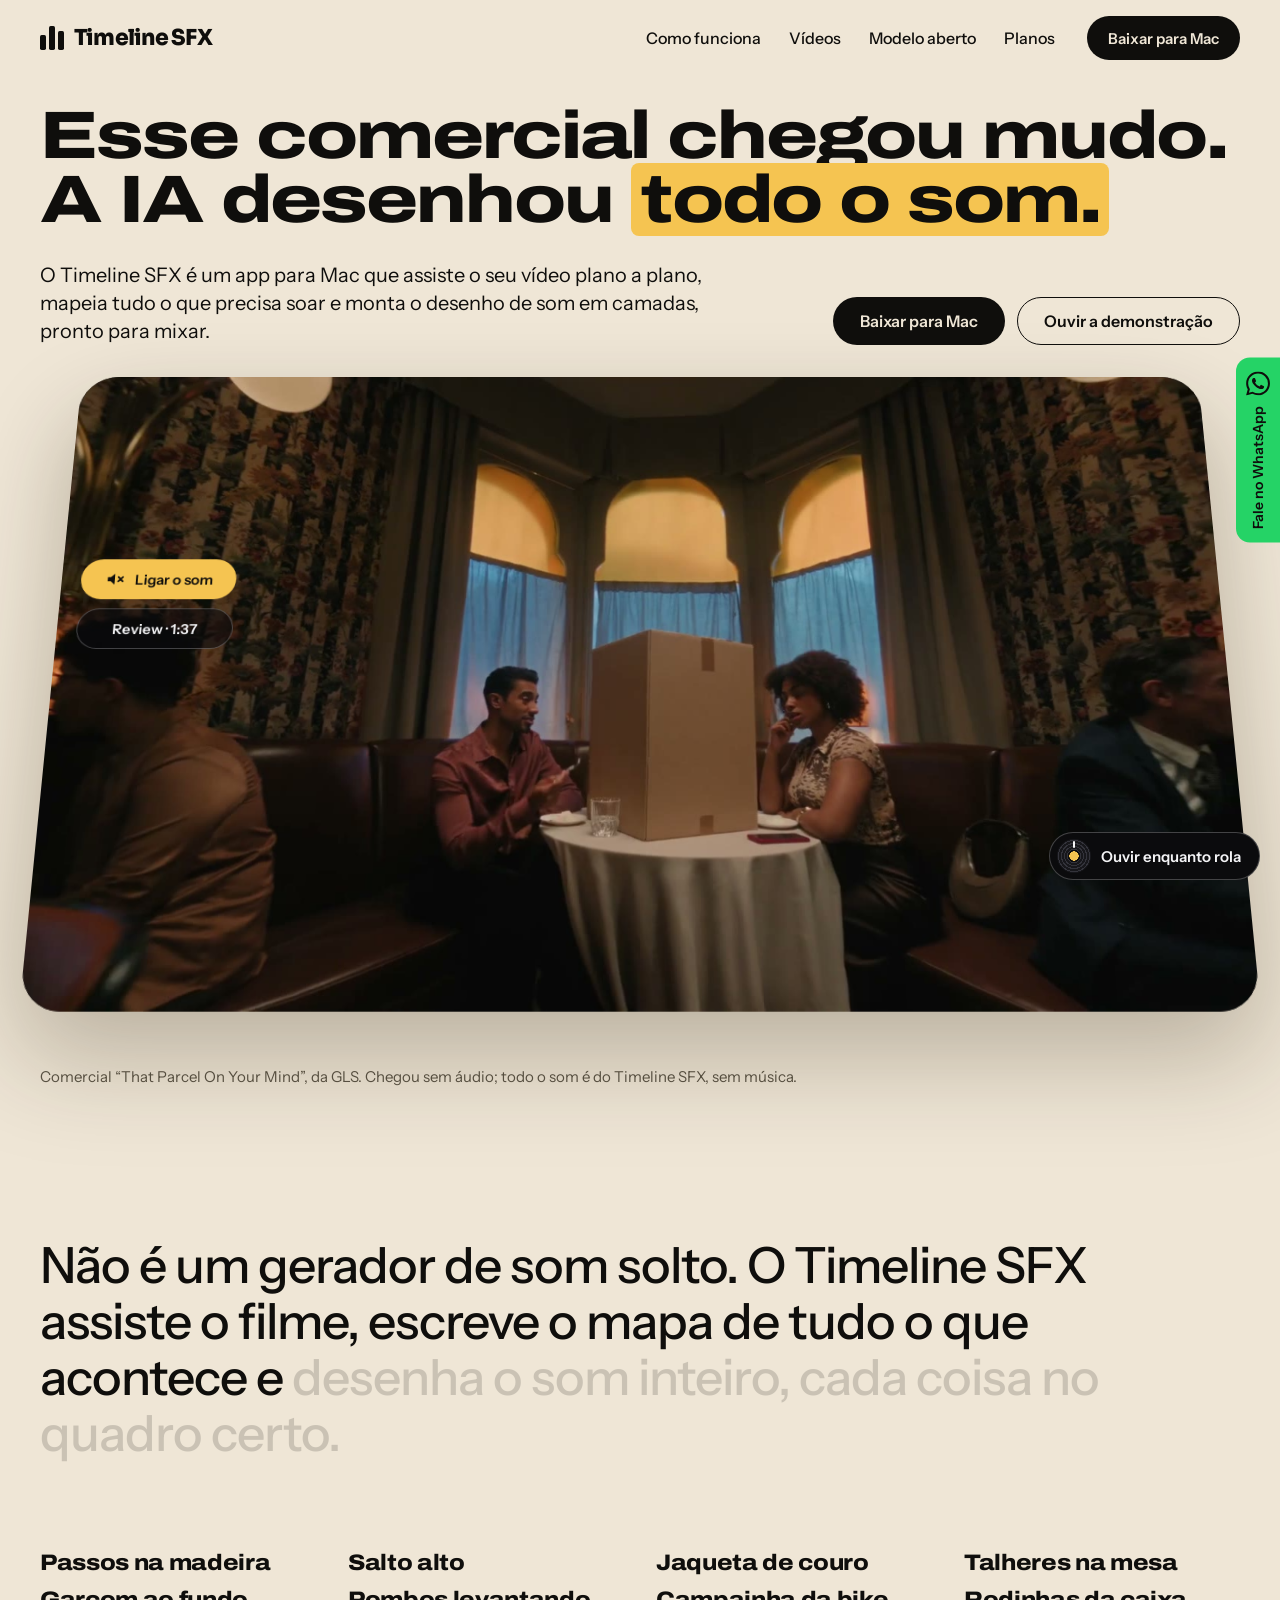
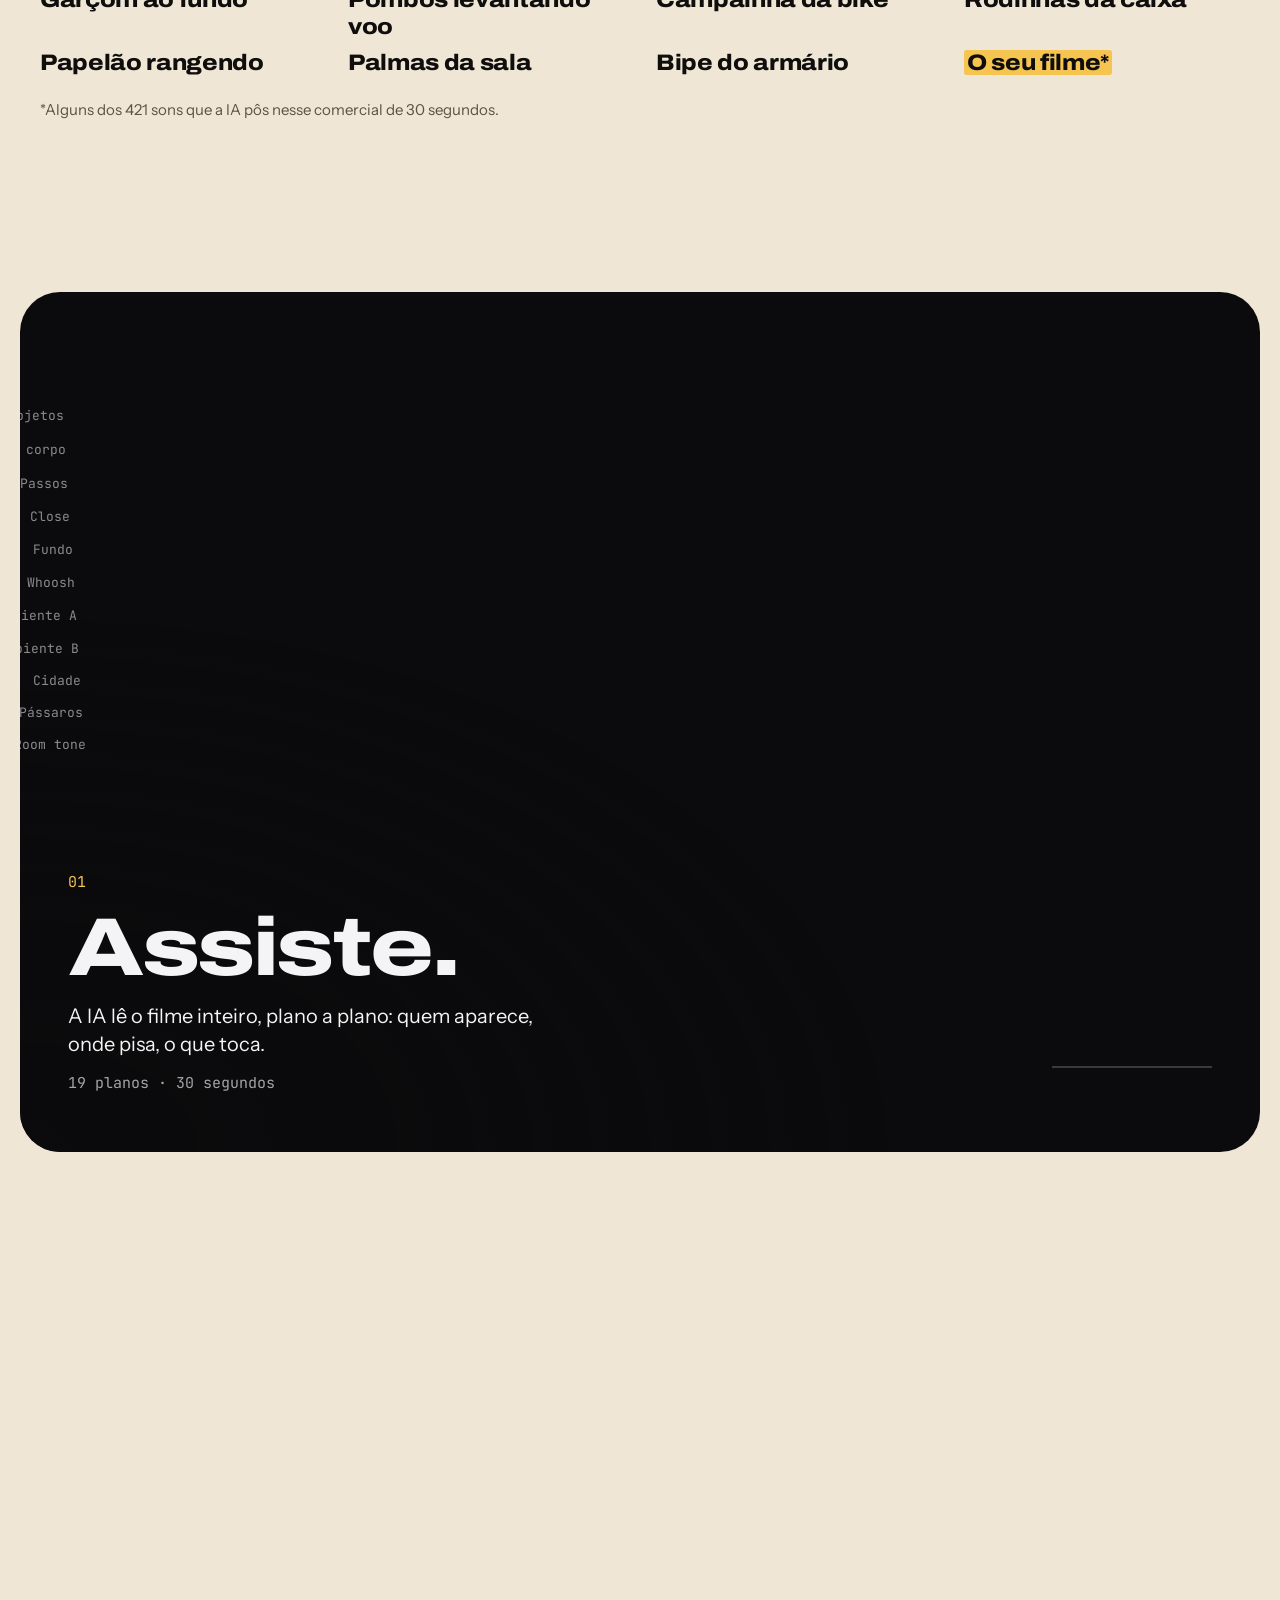
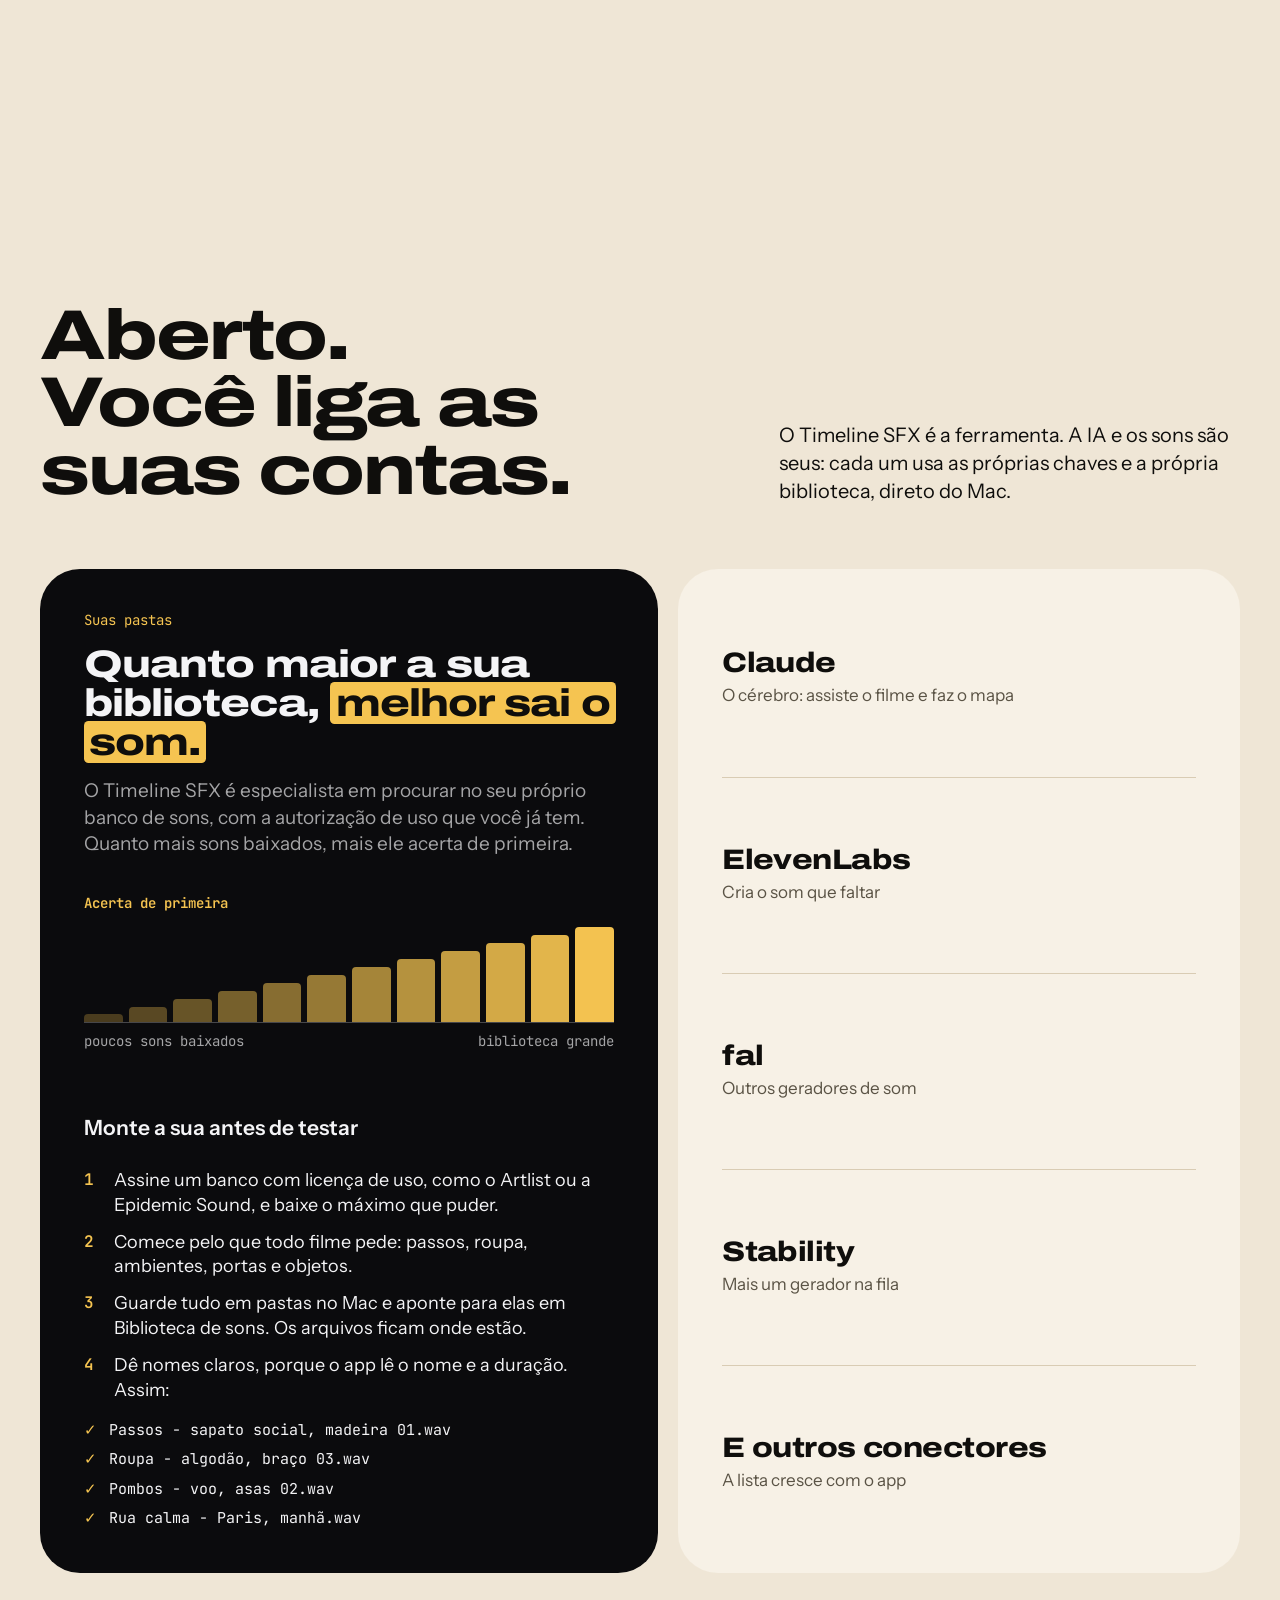
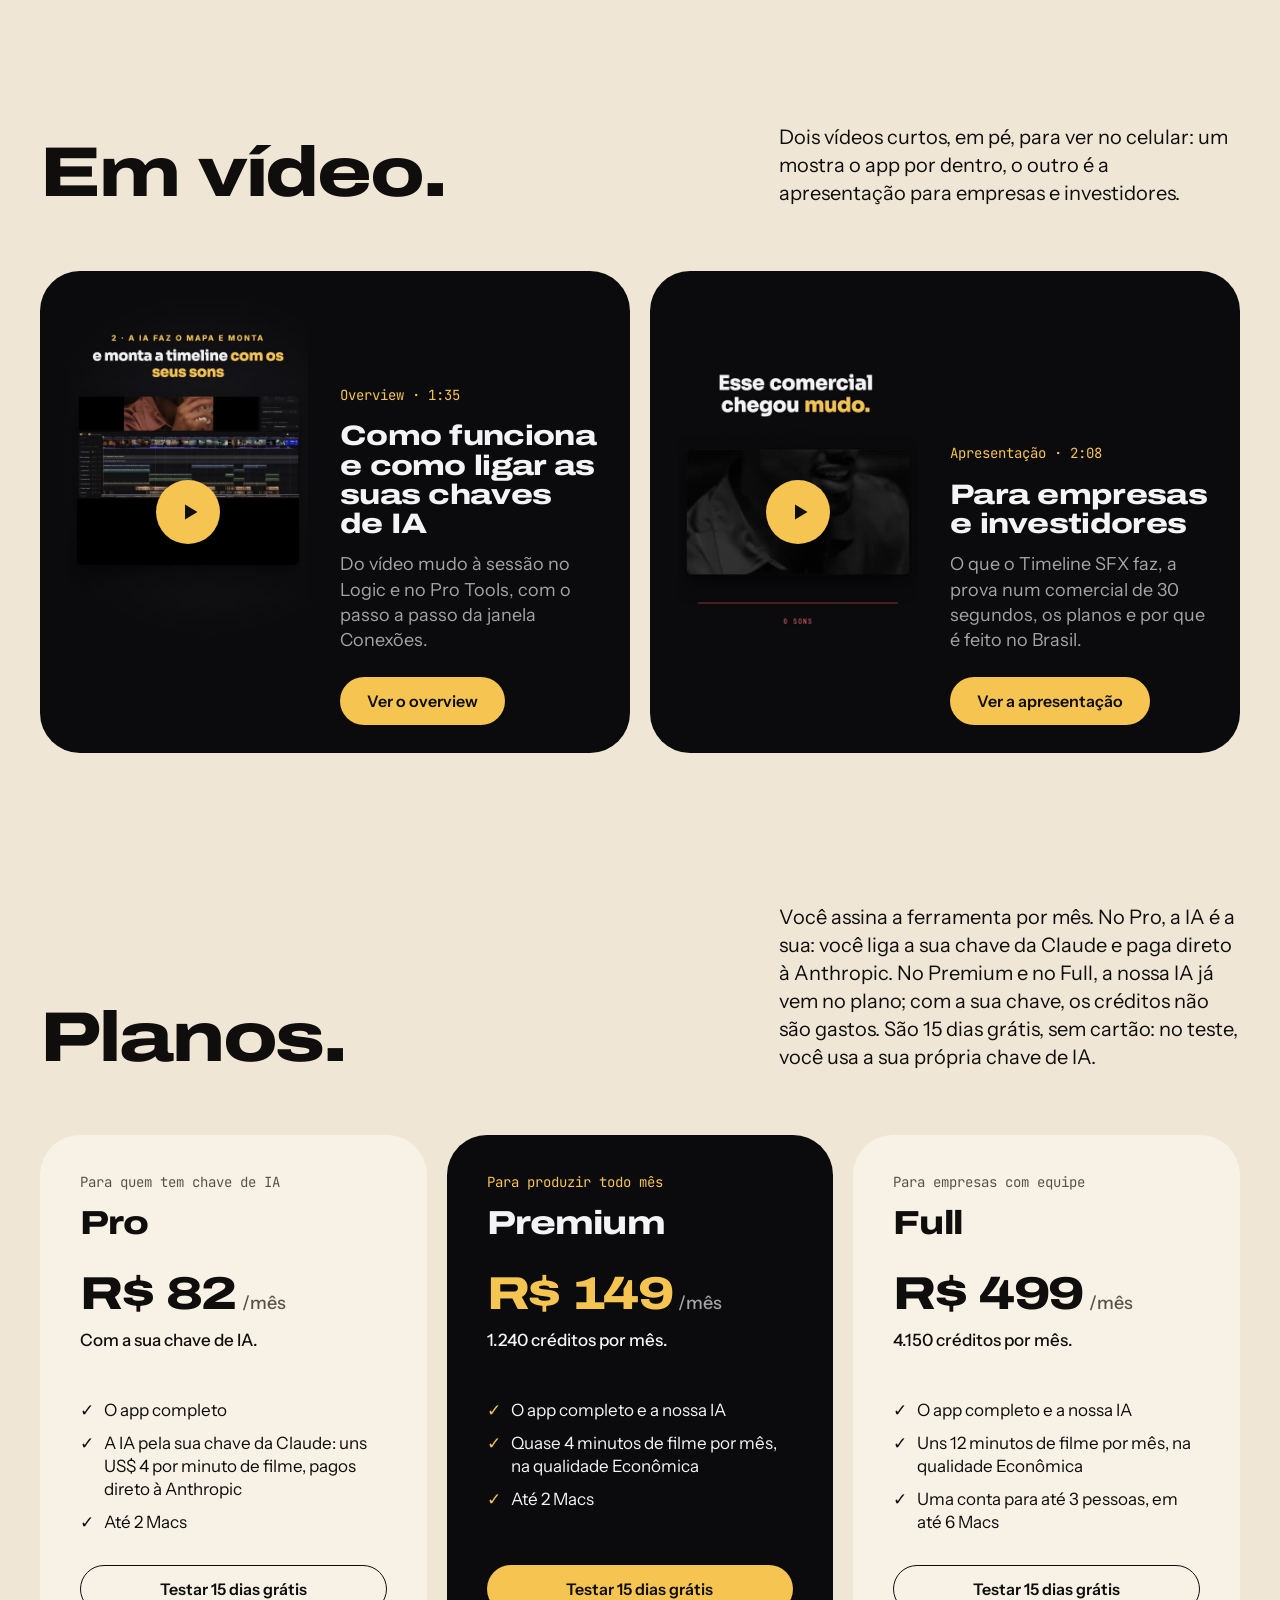
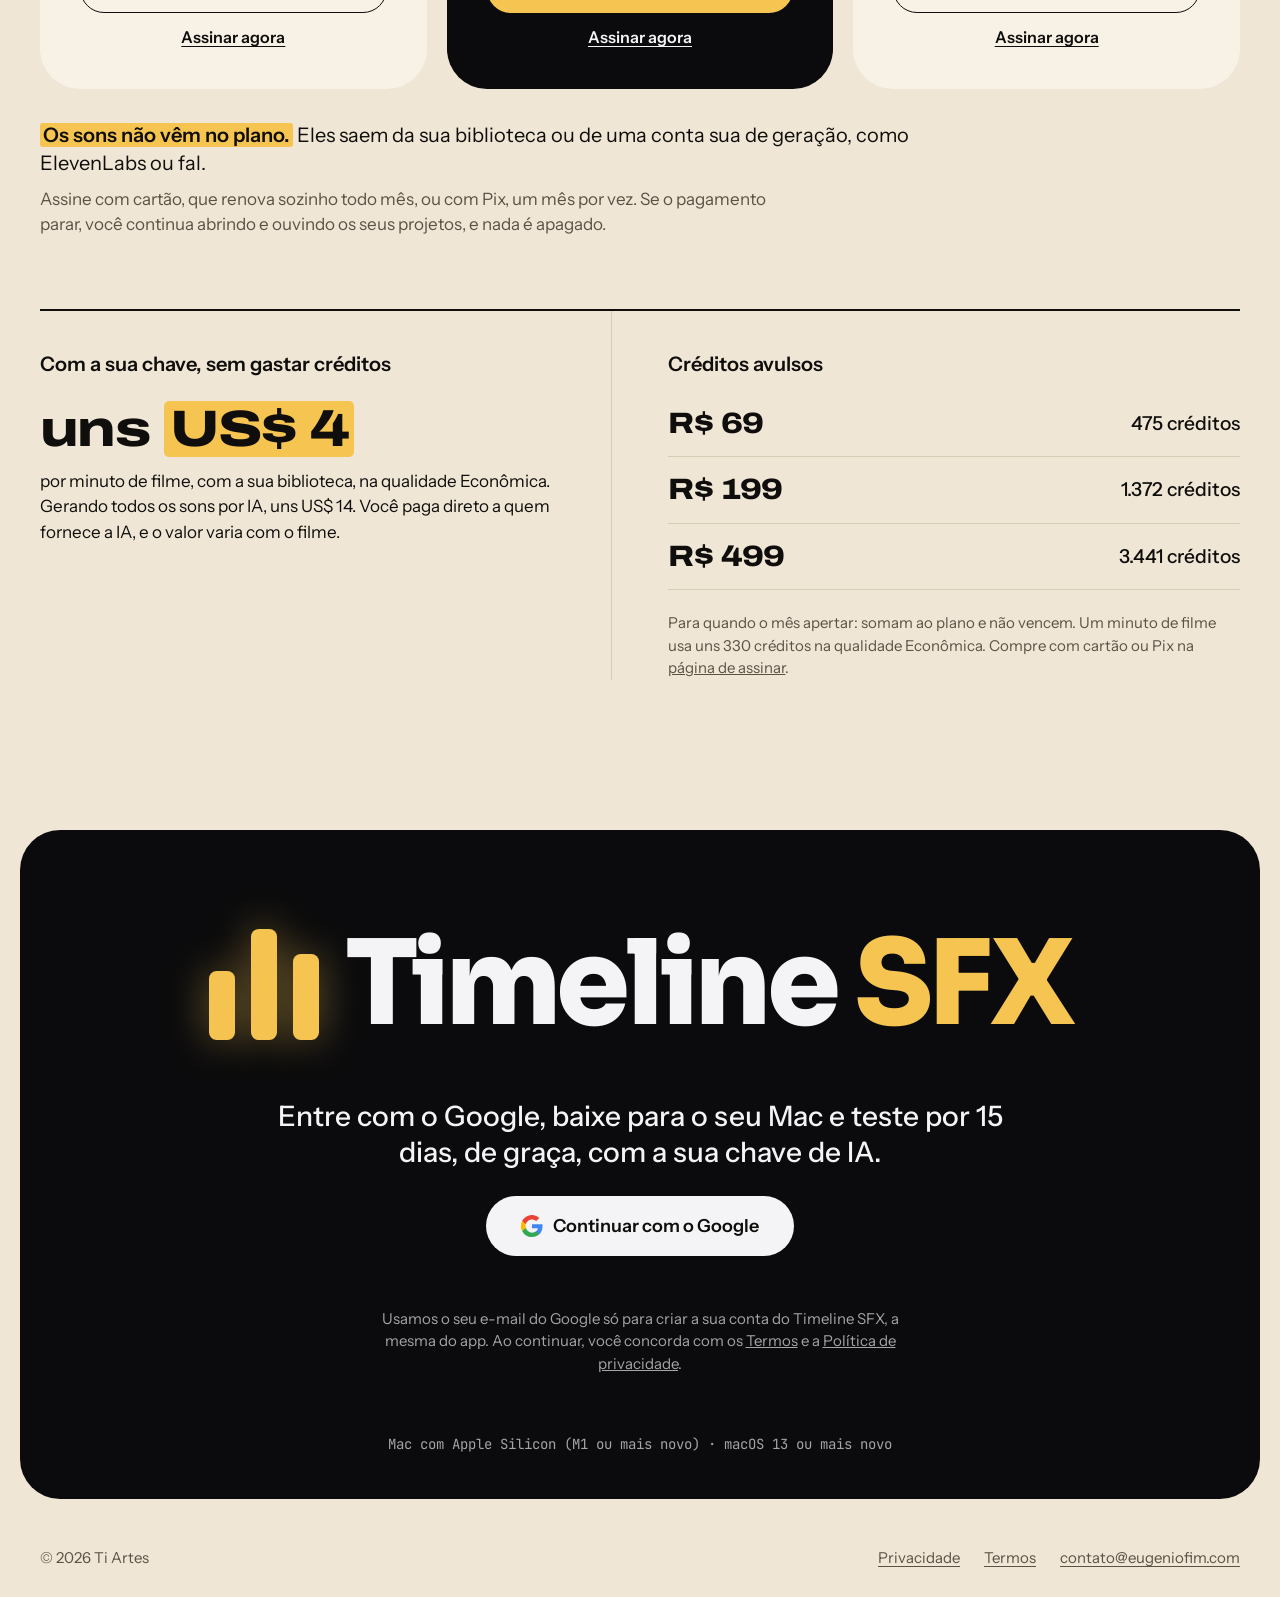
==== commit d7a7ae32: "Capa do link com foto de foley e logo maior Co-Authored-By: Claude Opus 5.5 <noreply@anthropic.com>" ====
--- a/index.html
+++ b/index.html
@@ -9,7 +9,7 @@
 <meta property="og:description" content="SFX automático. Craft de quem faz à mão. Para video makers, publicitários e produtores de áudio.">
 <meta property="og:type" content="website">
 <meta property="og:url" content="https://www.timelinesfx.com/">
-<meta property="og:image" content="https://www.timelinesfx.com/midia/og-sfx-automatico.jpg">
+<meta property="og:image" content="https://www.timelinesfx.com/midia/og-foley-sfx.jpg">
 <meta property="og:image:width" content="1200">
 <meta property="og:image:height" content="630">
 <meta name="twitter:card" content="summary_large_image">
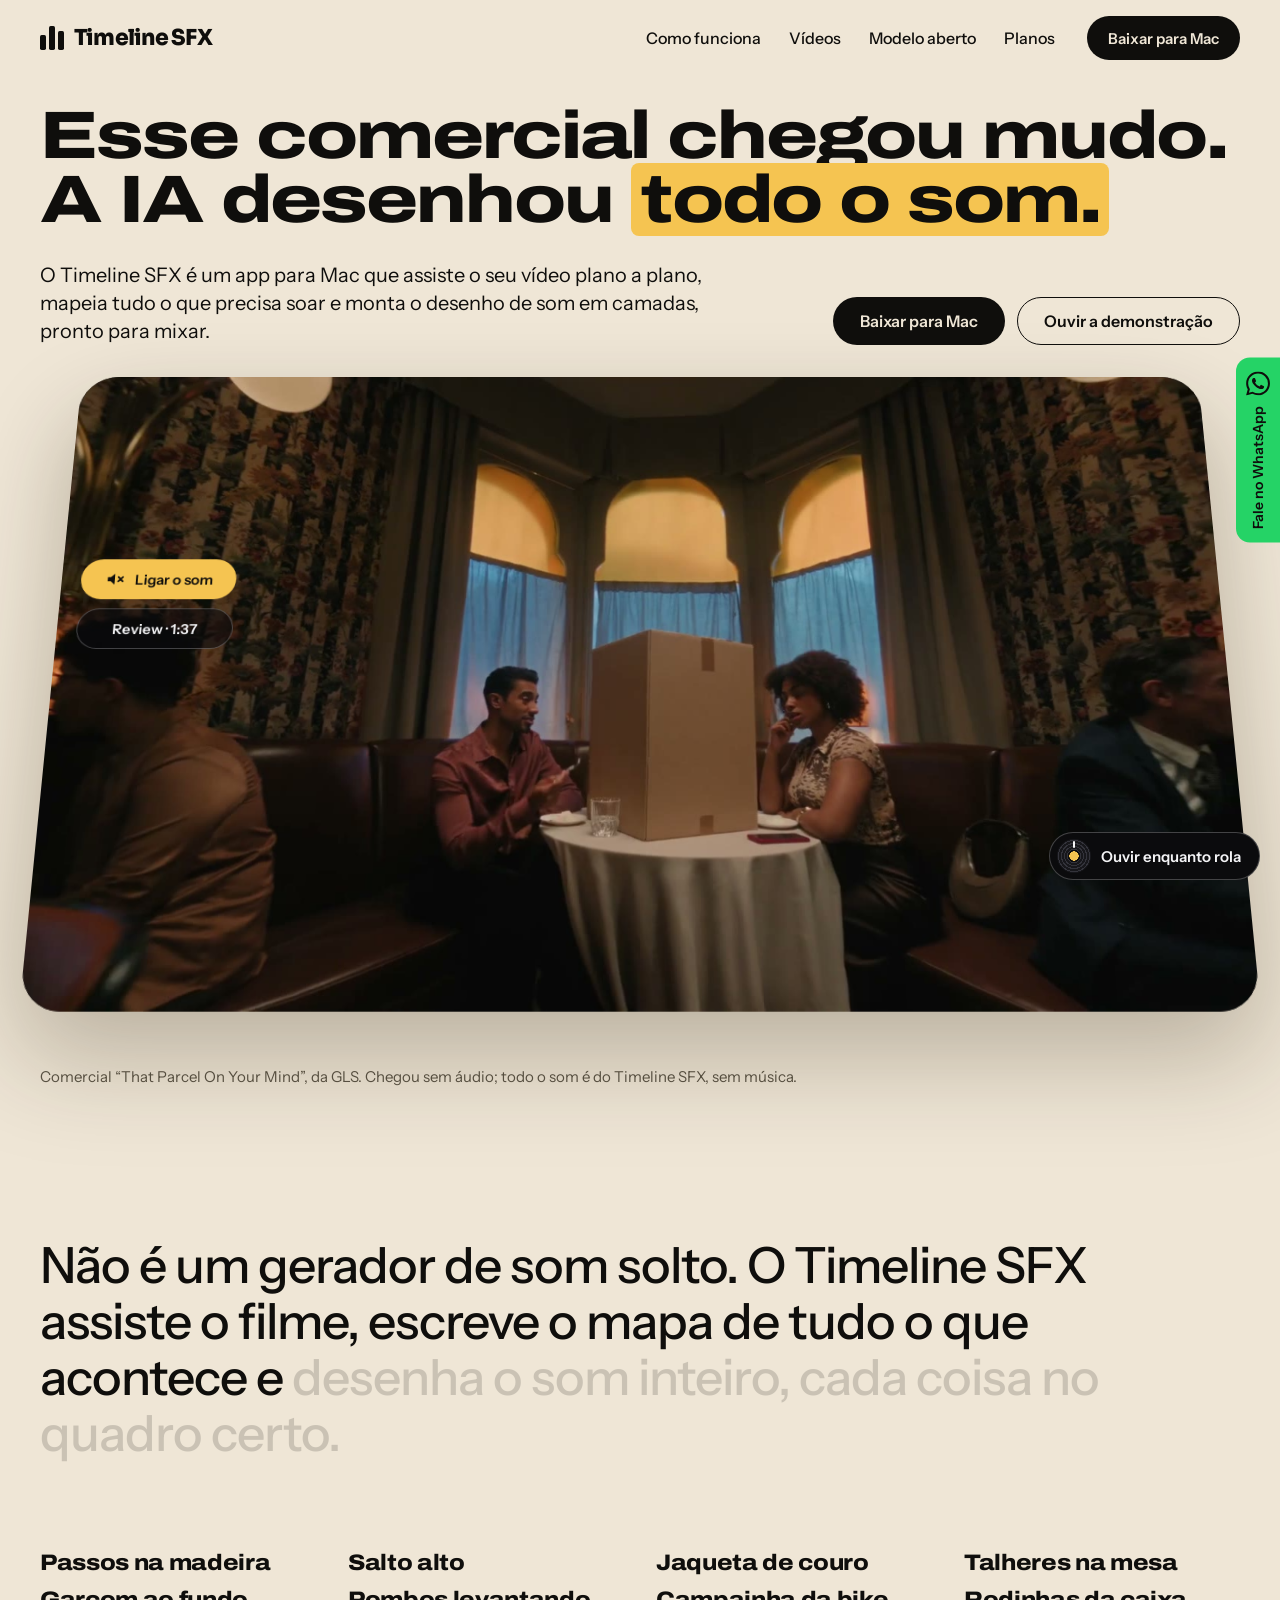
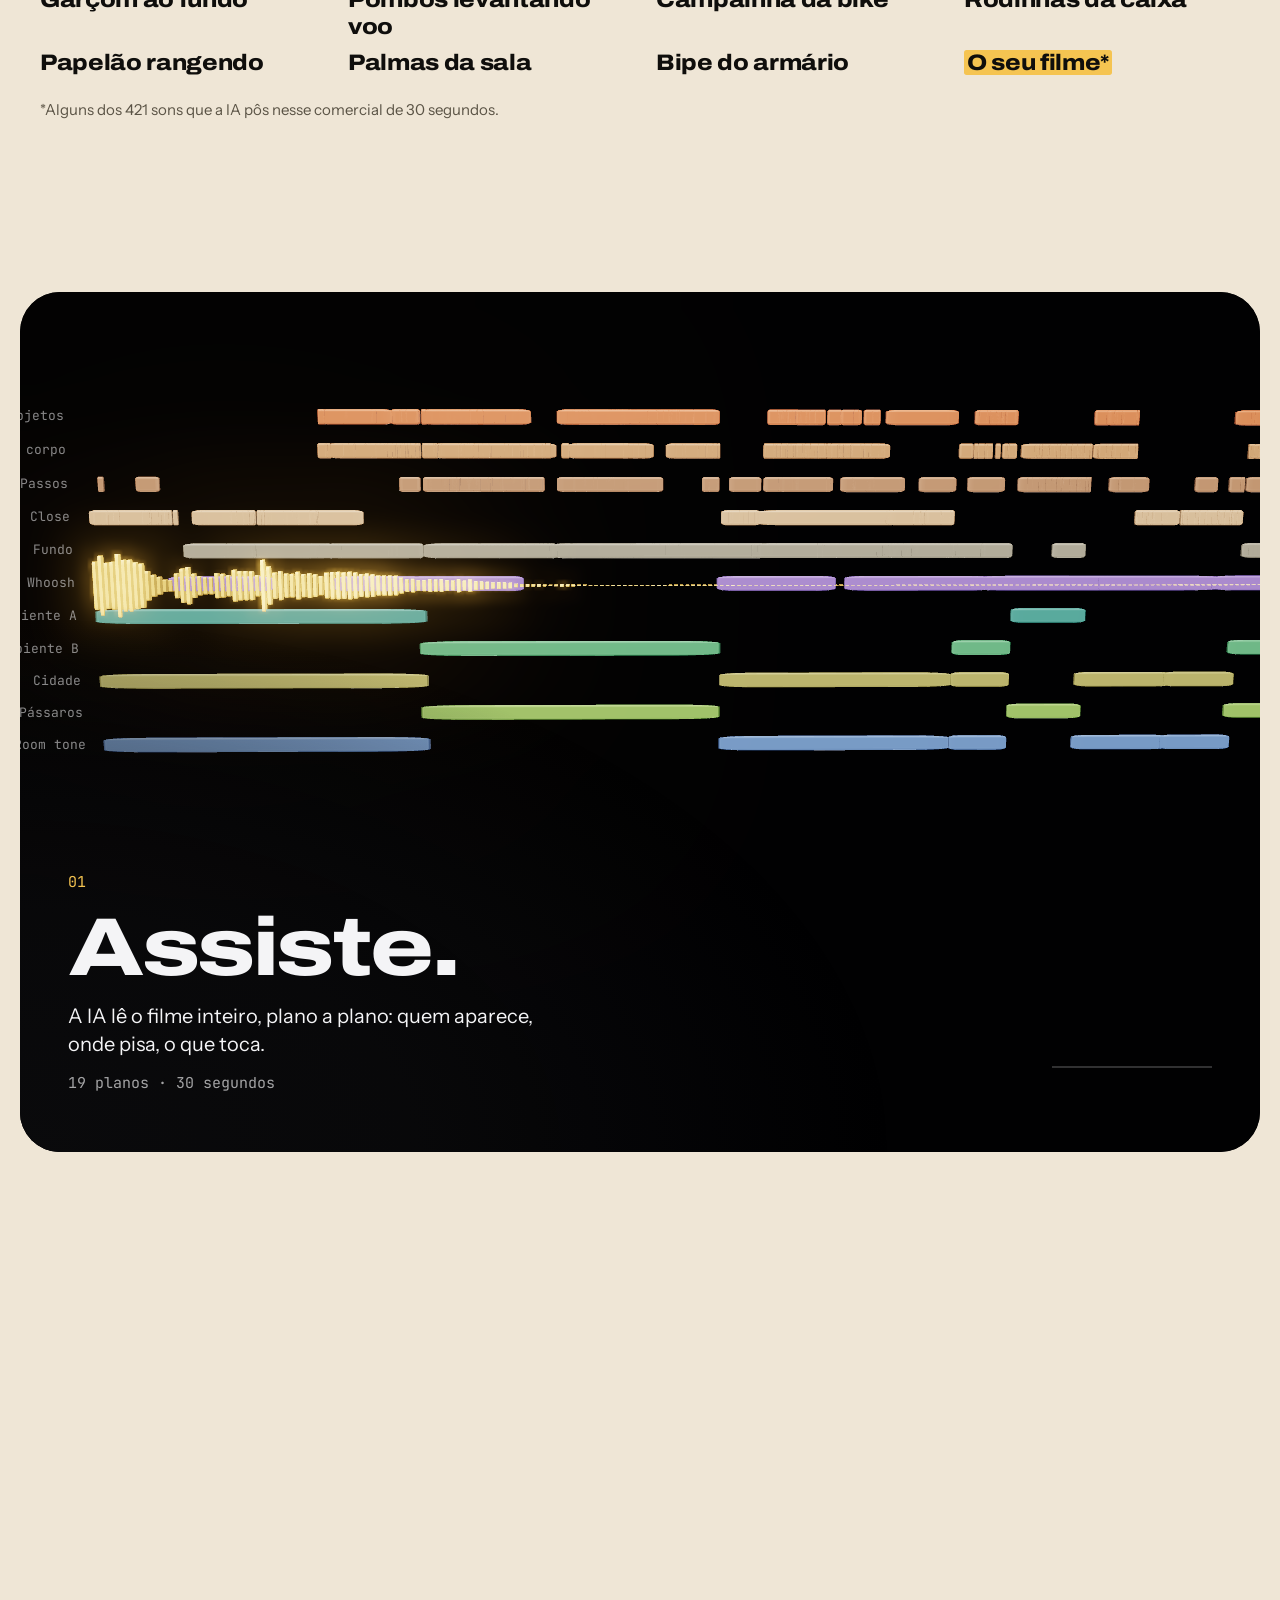
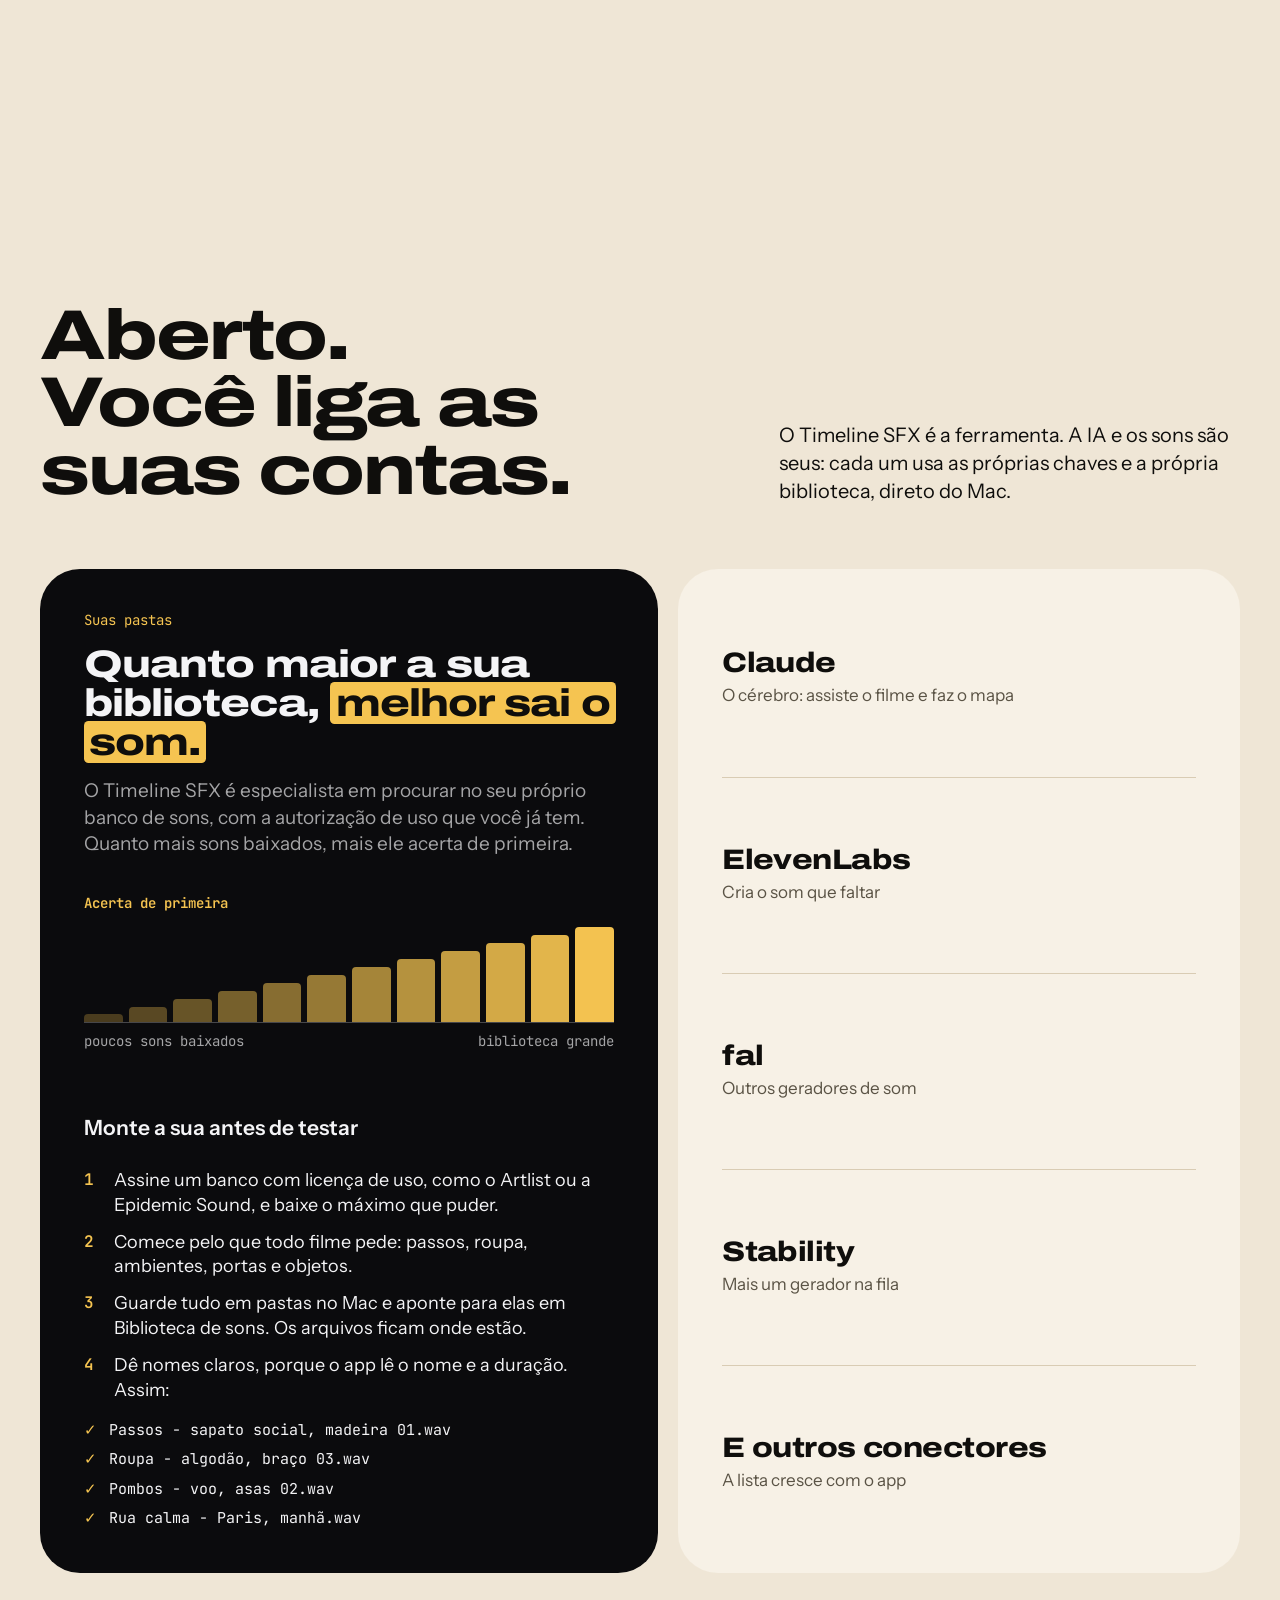
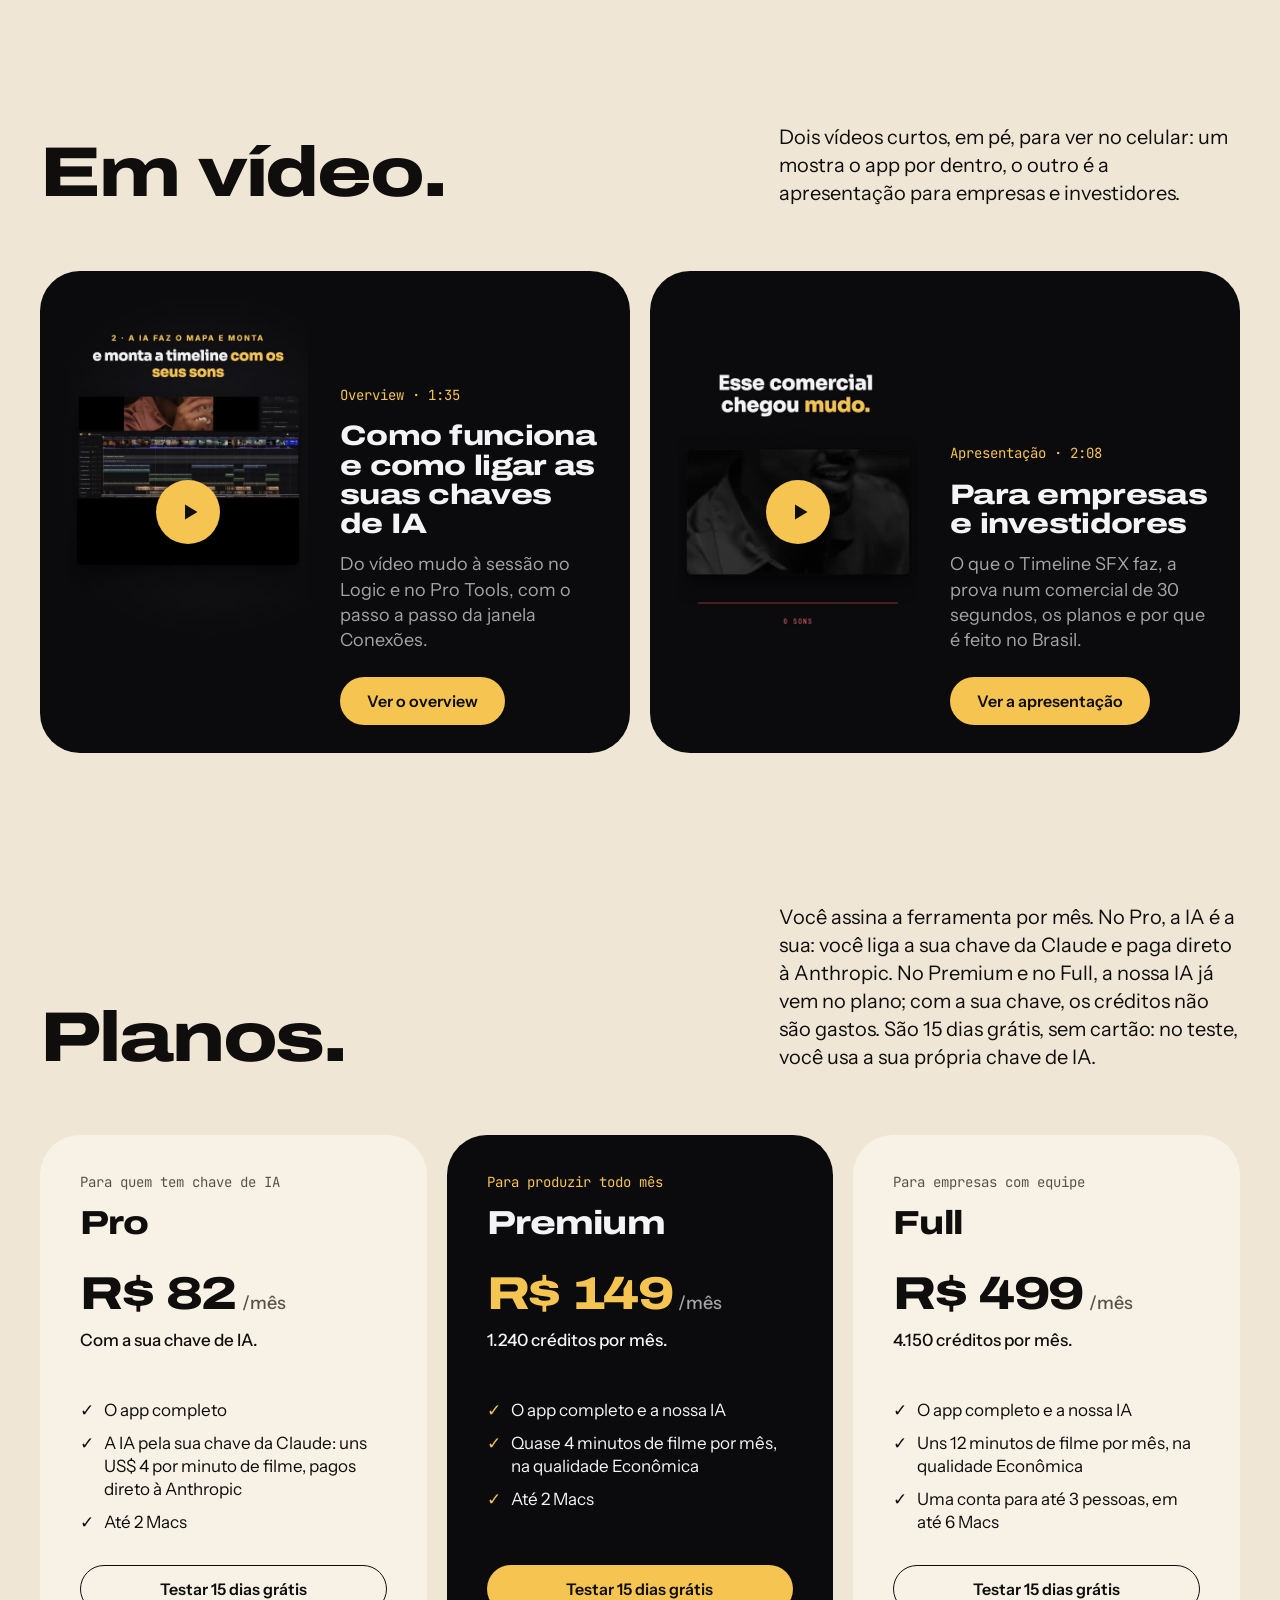
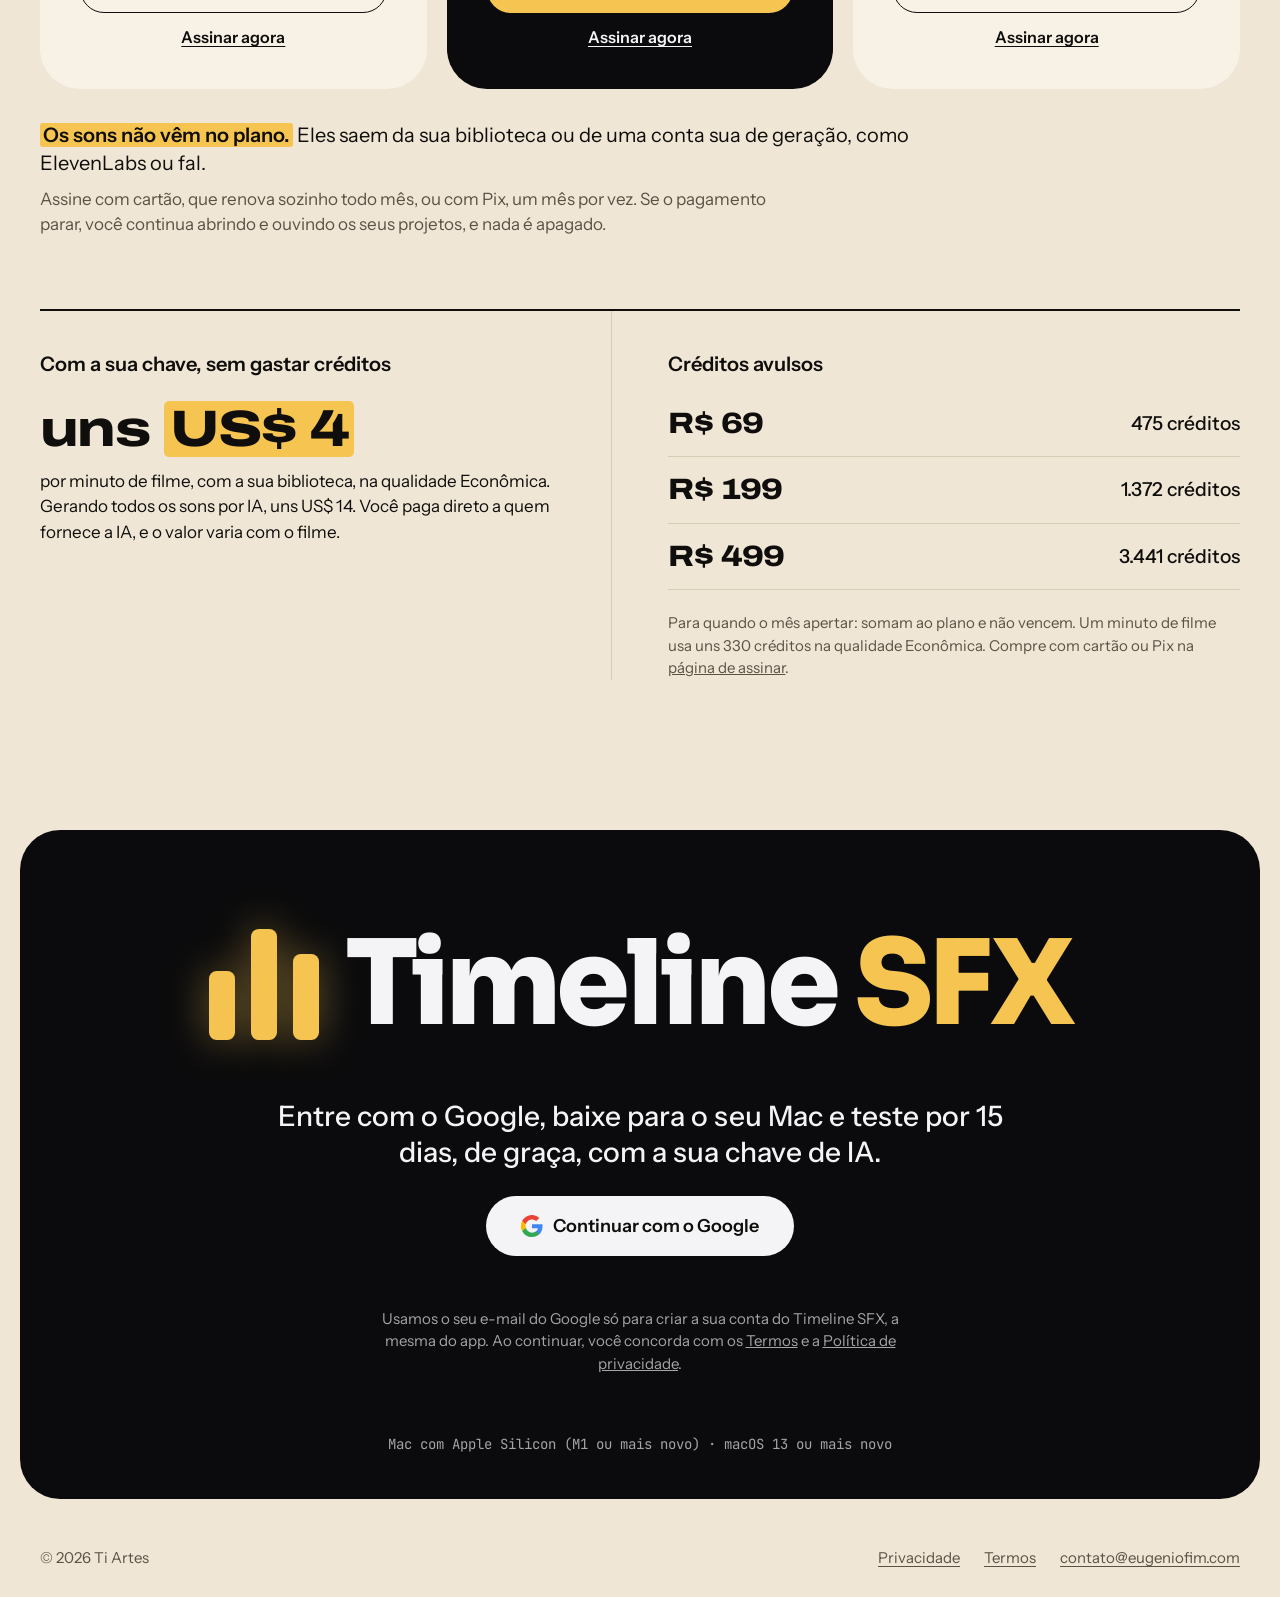
==== commit 85c62f3e: "Capa do link com a timeline 3D do site Co-Authored-By: Claude Opus 5.5 <noreply@anthropic.com>" ====
--- a/index.html
+++ b/index.html
@@ -9,7 +9,7 @@
 <meta property="og:description" content="SFX automático. Craft de quem faz à mão. Para video makers, publicitários e produtores de áudio.">
 <meta property="og:type" content="website">
 <meta property="og:url" content="https://www.timelinesfx.com/">
-<meta property="og:image" content="https://www.timelinesfx.com/midia/og-foley-sfx.jpg">
+<meta property="og:image" content="https://www.timelinesfx.com/midia/og-timeline-3d.jpg">
 <meta property="og:image:width" content="1200">
 <meta property="og:image:height" content="630">
 <meta name="twitter:card" content="summary_large_image">
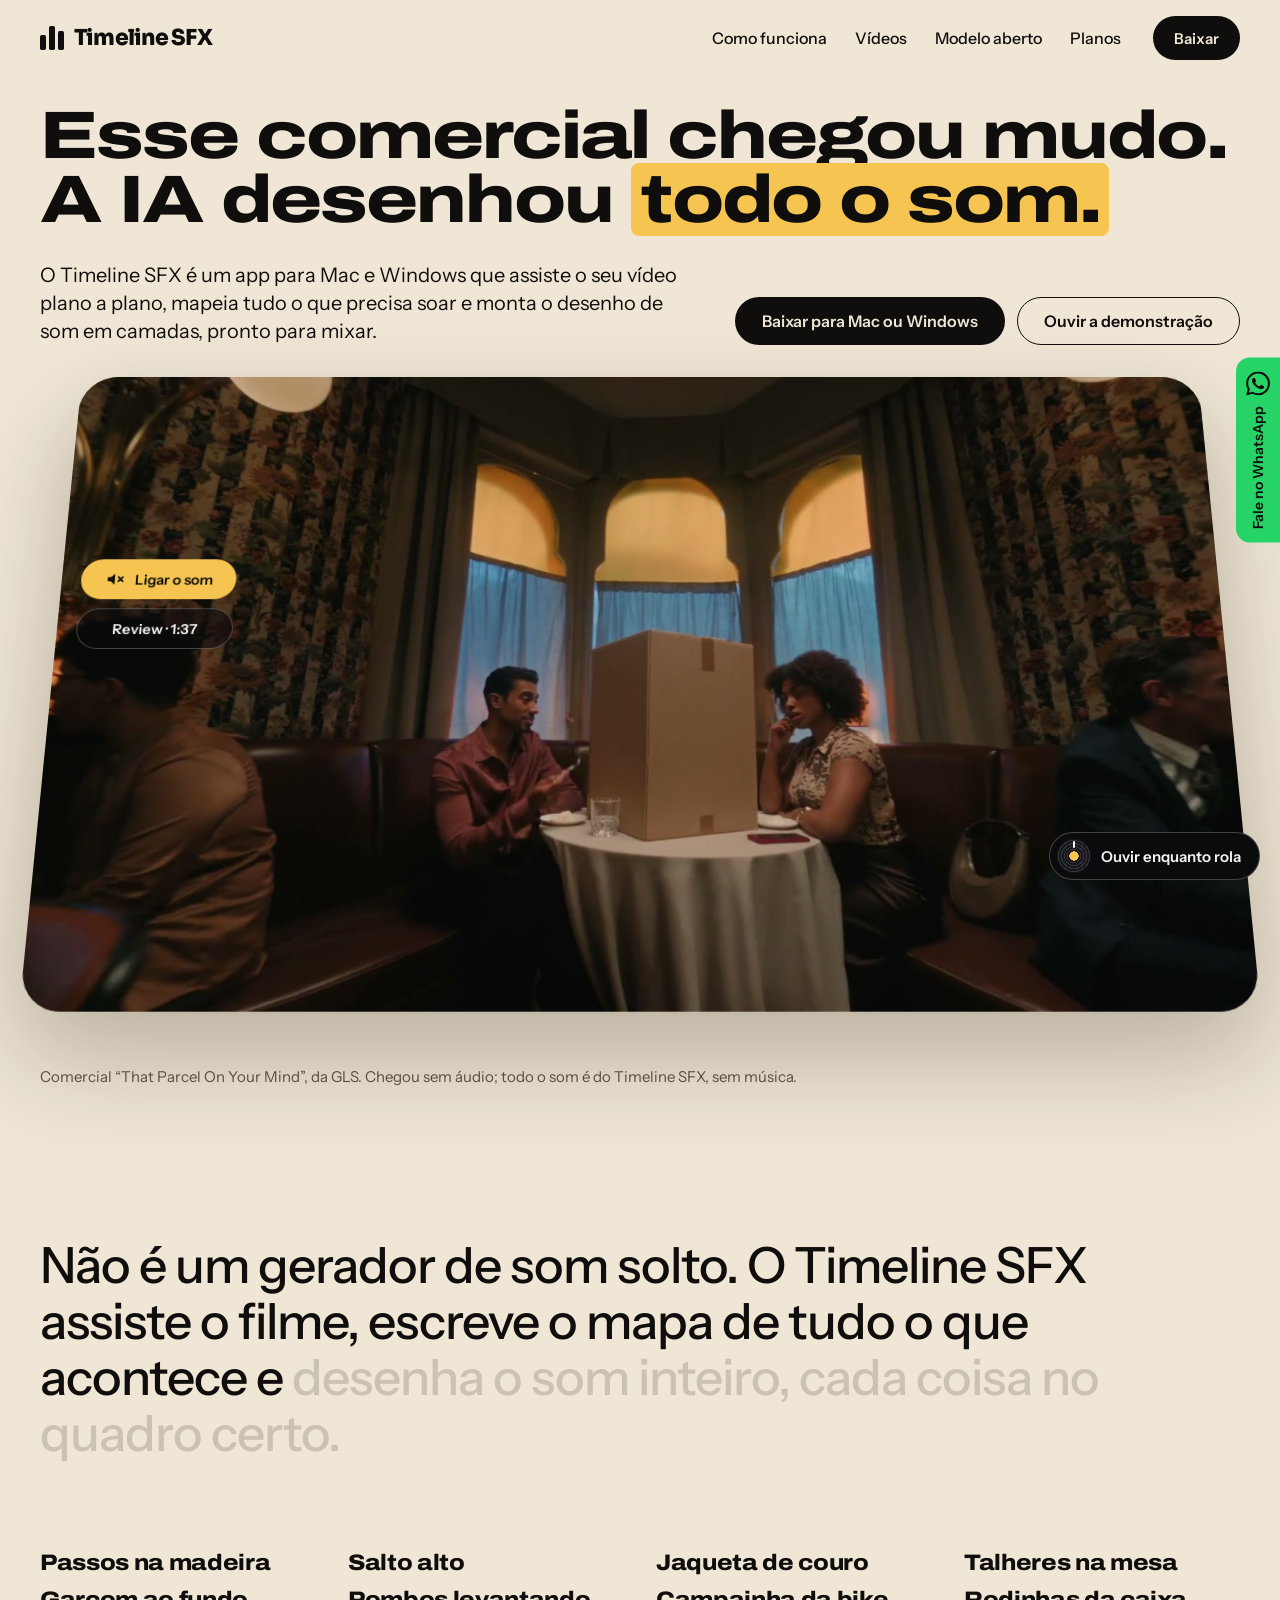
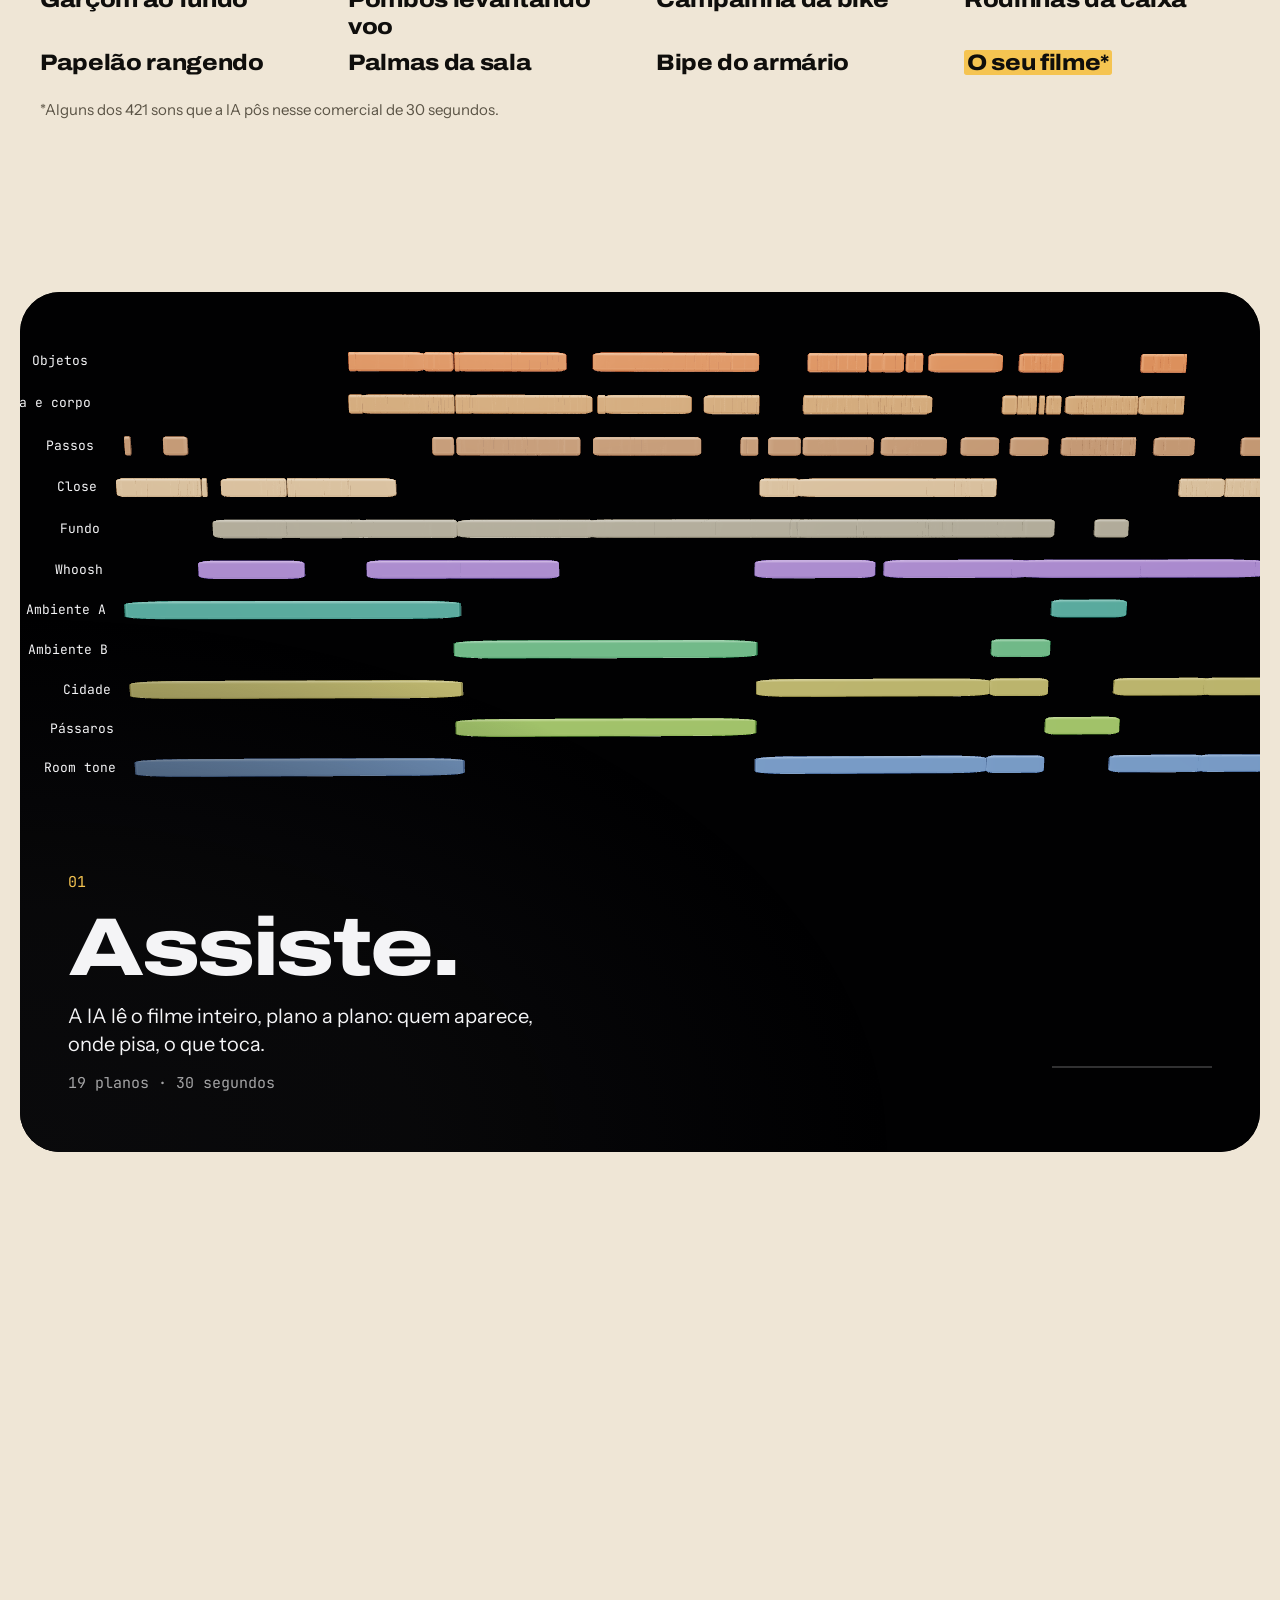
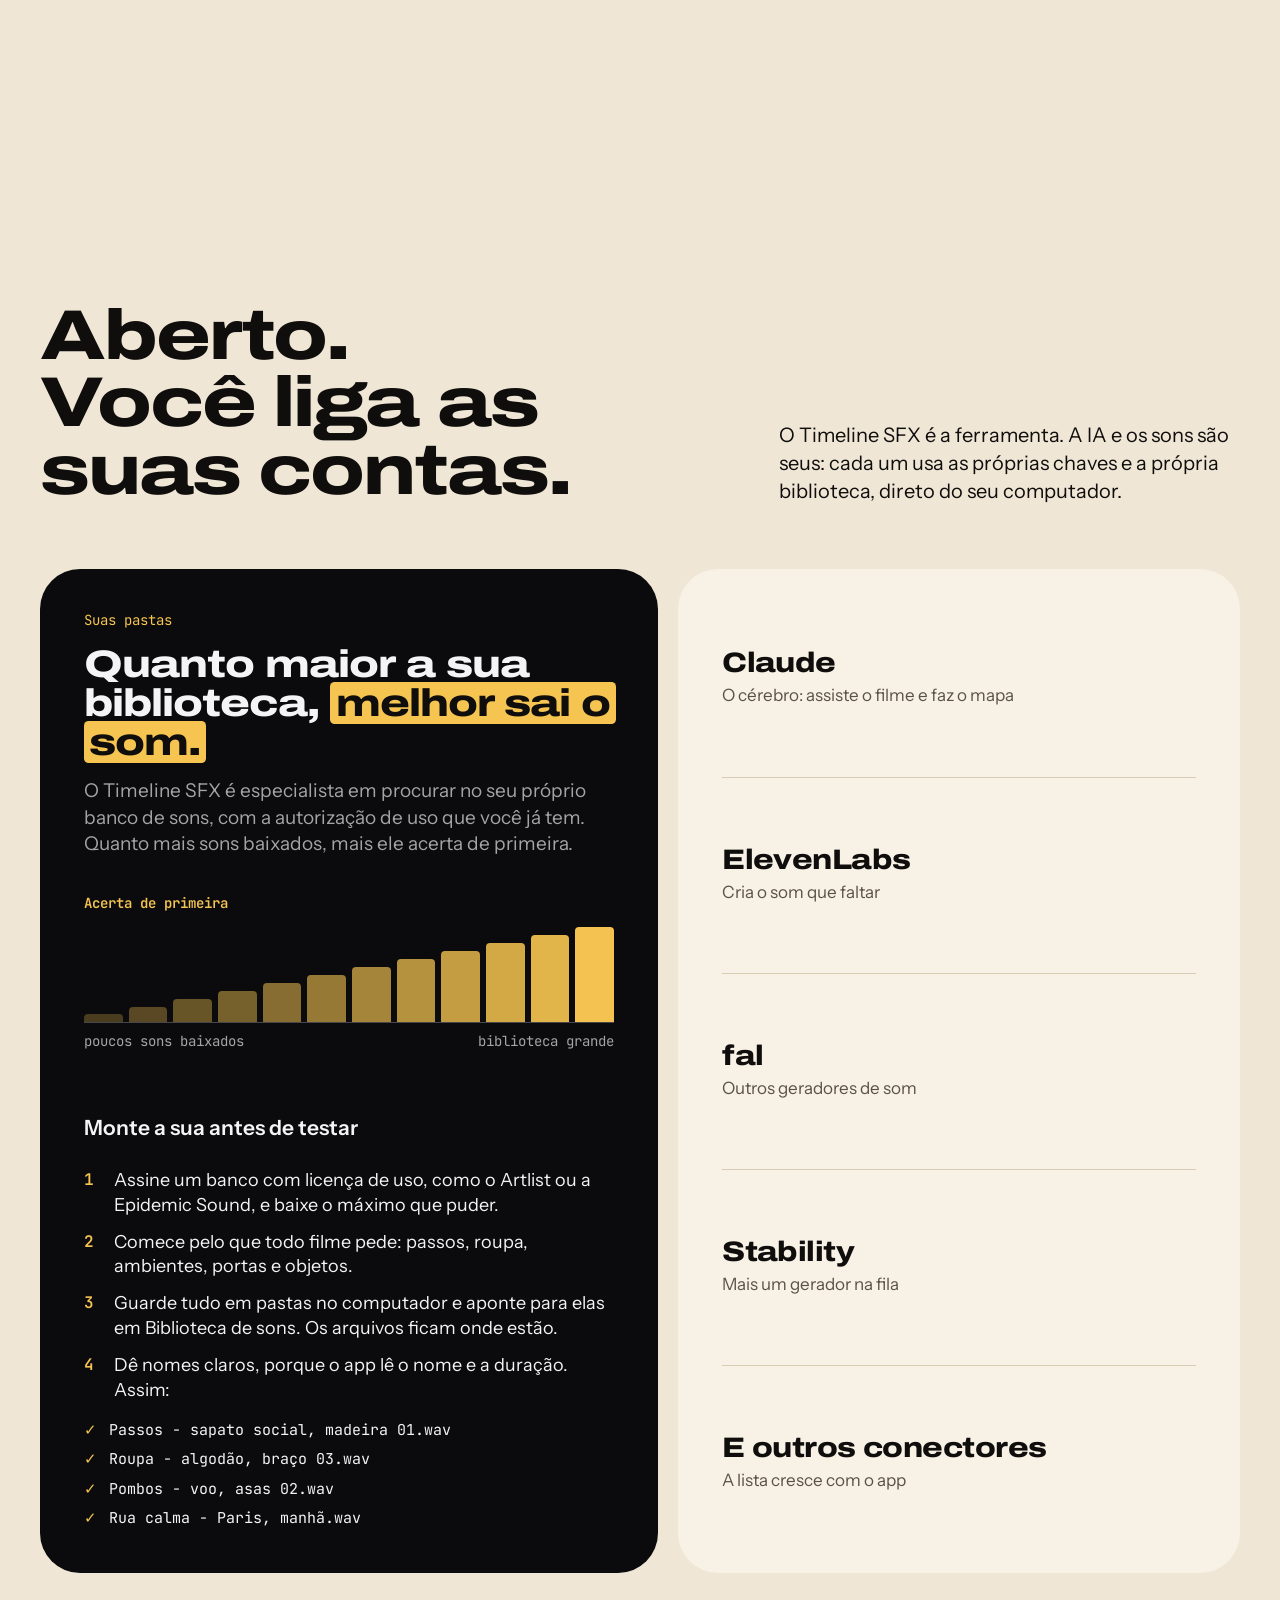
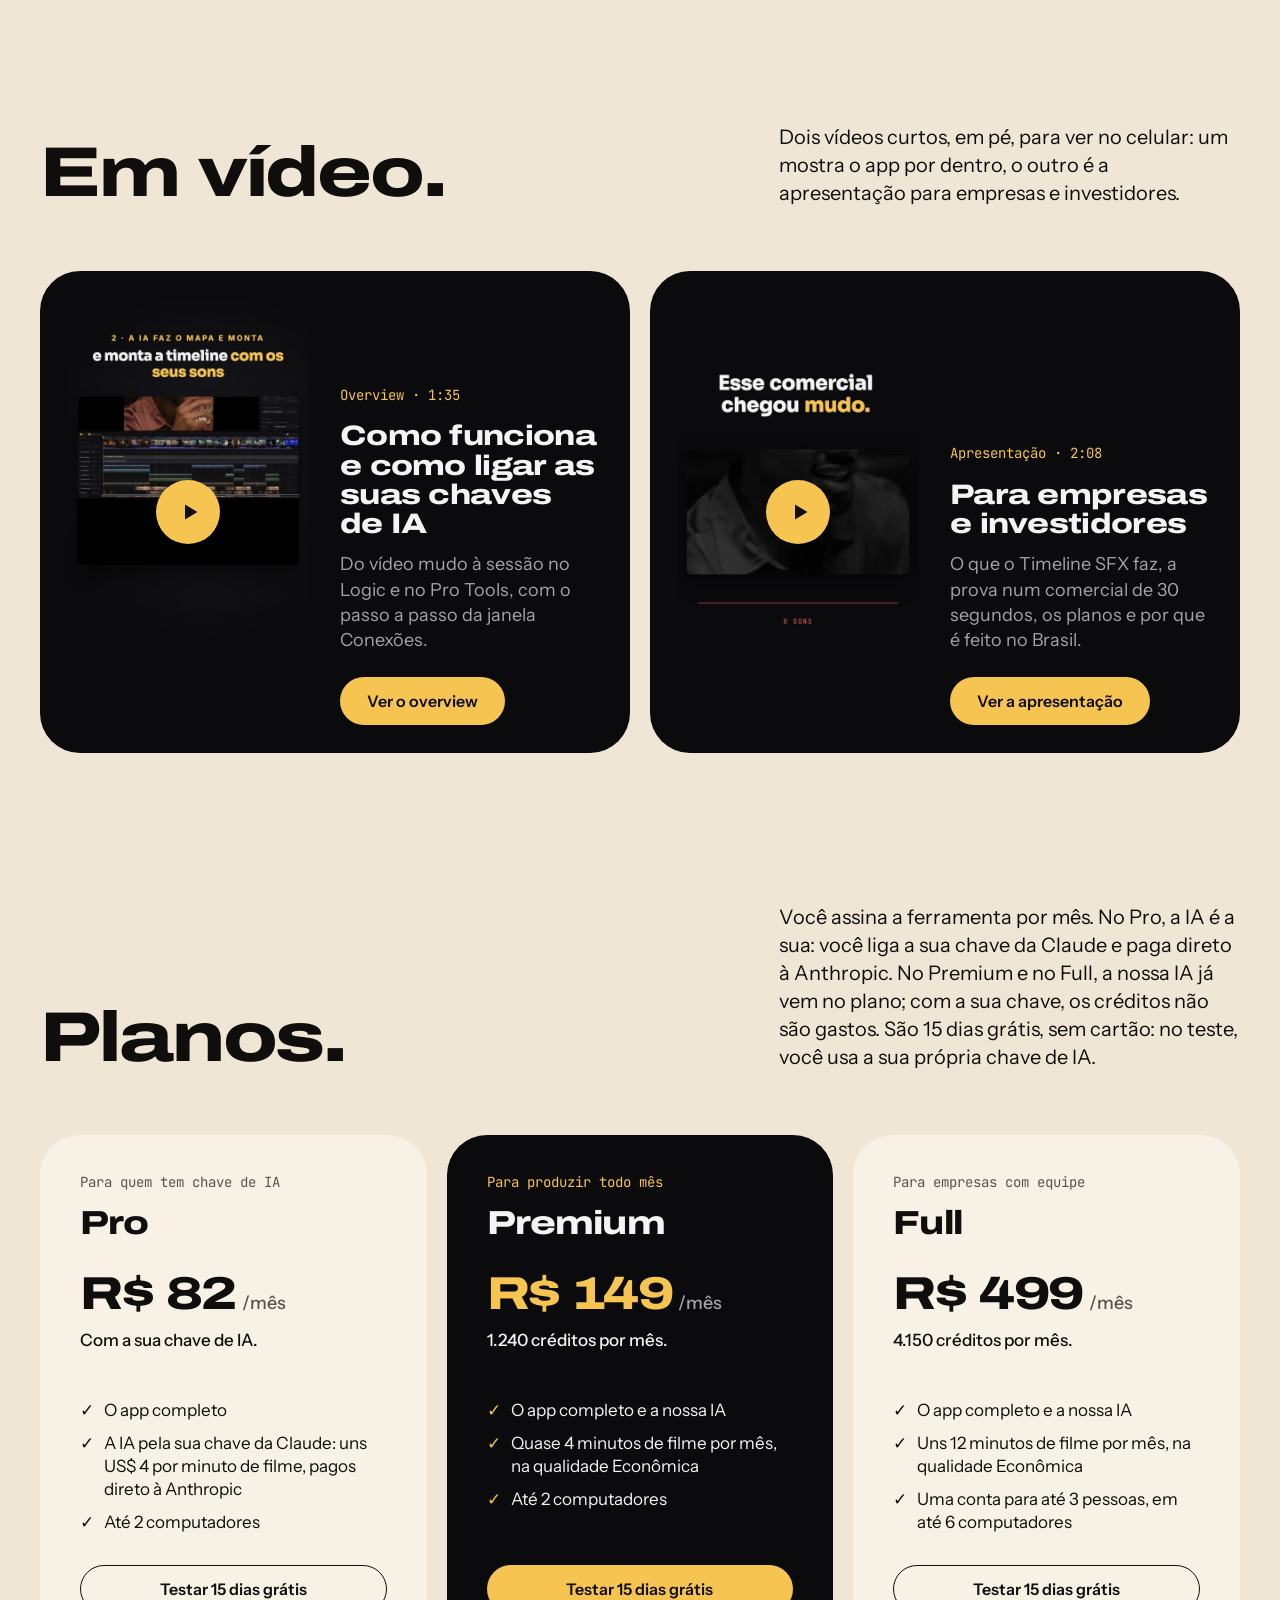
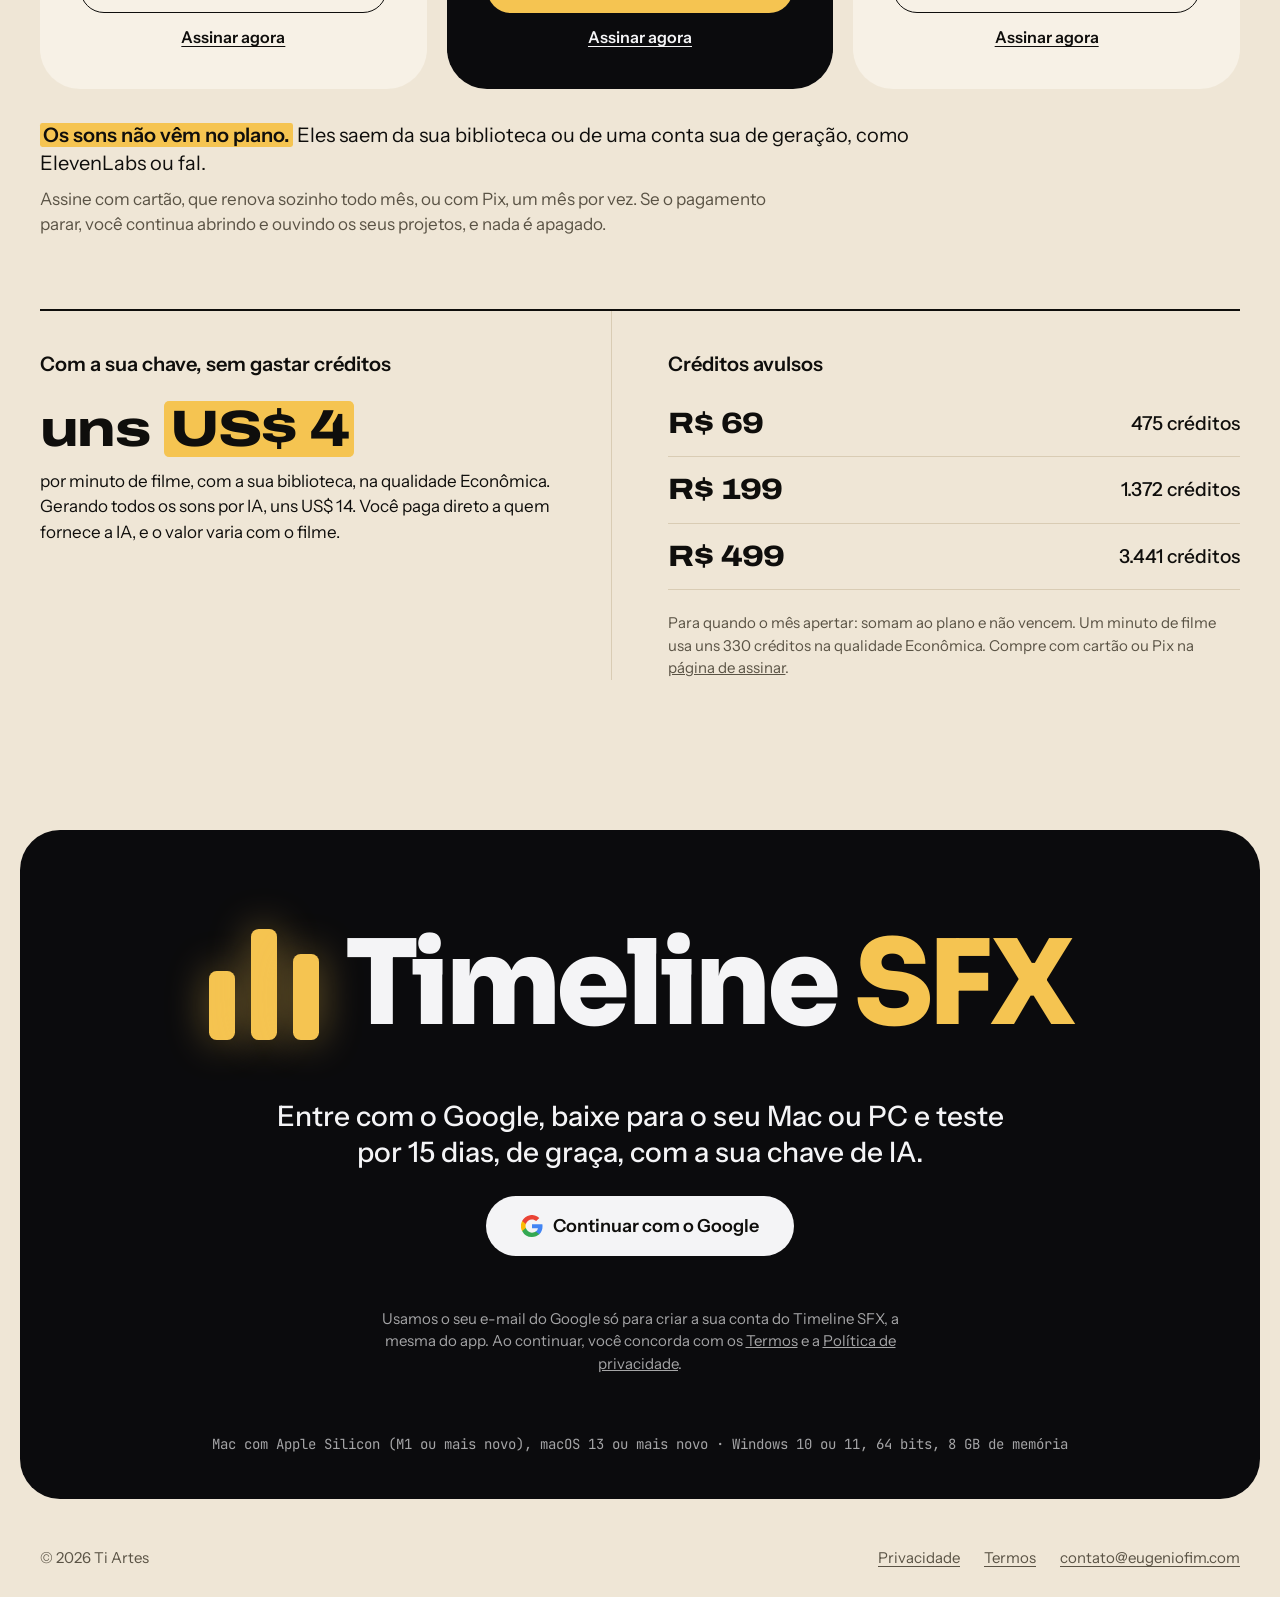
==== commit 06a61a59: "Download para Mac e Windows (0.2.38) O botão do sistema de quem visita vem na frente, cada um com os" ====
--- a/index.html
+++ b/index.html
@@ -3,9 +3,9 @@
 <head>
 <meta charset="utf-8">
 <meta name="viewport" content="width=device-width, initial-scale=1">
-<title>Timeline SFX · Desenho de som com IA para Mac</title>
+<title>Timeline SFX · Desenho de som com IA para Mac e Windows</title>
 <meta name="description" content="O Timeline SFX assiste o seu vídeo plano a plano, mapeia tudo o que precisa soar e monta o desenho de som em camadas, pronto para o Logic, o Pro Tools, o Premiere e o Resolve.">
-<meta property="og:title" content="Timeline SFX · Desenho de som com IA para Mac">
+<meta property="og:title" content="Timeline SFX · Desenho de som com IA para Mac e Windows">
 <meta property="og:description" content="SFX automático. Craft de quem faz à mão. Para video makers, publicitários e produtores de áudio.">
 <meta property="og:type" content="website">
 <meta property="og:url" content="https://www.timelinesfx.com/">
@@ -35,16 +35,16 @@
     <a href="#aberto">Modelo aberto</a>
     <a href="#valores">Planos</a>
   </nav>
-  <a class="botao botao--tinta botao--p" href="#baixar">Baixar para Mac</a>
+  <a class="botao botao--tinta botao--p" href="#baixar">Baixar</a>
 </header>
 
 <main id="conteudo">
   <section class="heroi" id="inicio">
     <h1>Esse comercial chegou mudo.<br>A IA desenhou <mark>todo o som.</mark></h1>
     <div class="heroi-pe">
-      <p>O Timeline SFX é um app para Mac que assiste o seu vídeo plano a plano, mapeia tudo o que precisa soar e monta o desenho de som em camadas, pronto para mixar.</p>
+      <p>O Timeline SFX é um app para Mac e Windows que assiste o seu vídeo plano a plano, mapeia tudo o que precisa soar e monta o desenho de som em camadas, pronto para mixar.</p>
       <div class="heroi-acoes">
-        <a class="botao botao--tinta" href="#baixar">Baixar para Mac</a>
+        <a class="botao botao--tinta" href="#baixar">Baixar para Mac ou Windows</a>
         <button class="botao botao--fio" type="button" data-ligar-som>Ouvir a demonstração</button>
       </div>
     </div>
@@ -115,7 +115,7 @@
   <section class="aberto" id="aberto">
     <div class="aberto-topo">
       <h2>Aberto.<br>Você liga as suas contas.</h2>
-      <p>O Timeline SFX é a ferramenta. A IA e os sons são seus: cada um usa as próprias chaves e a própria biblioteca, direto do Mac.</p>
+      <p>O Timeline SFX é a ferramenta. A IA e os sons são seus: cada um usa as próprias chaves e a própria biblioteca, direto do seu computador.</p>
     </div>
     <div class="aberto-grade">
       <article class="card card--biblioteca">
@@ -132,7 +132,7 @@
           <ol>
             <li>Assine um banco com licença de uso, como o Artlist ou a Epidemic Sound, e baixe o máximo que puder.</li>
             <li>Comece pelo que todo filme pede: passos, roupa, ambientes, portas e objetos.</li>
-            <li>Guarde tudo em pastas no Mac e aponte para elas em Biblioteca de sons. Os arquivos ficam onde estão.</li>
+            <li>Guarde tudo em pastas no computador e aponte para elas em Biblioteca de sons. Os arquivos ficam onde estão.</li>
             <li>Dê nomes claros, porque o app lê o nome e a duração. Assim:</li>
           </ol>
         </div>
@@ -200,7 +200,7 @@
         <ul>
           <li>O app completo</li>
           <li>A IA pela sua chave da Claude: uns US$ 4 por minuto de filme, pagos direto à Anthropic</li>
-          <li>Até 2 Macs</li>
+          <li>Até 2 computadores</li>
         </ul>
         <a class="botao botao--fio" href="#baixar">Testar 15 dias grátis</a>
         <a class="plano-assinar" href="assinar.html?plano=Pro">Assinar agora</a>
@@ -213,7 +213,7 @@
         <ul>
           <li>O app completo e a nossa IA</li>
           <li>Quase 4 minutos de filme por mês, na qualidade Econômica</li>
-          <li>Até 2 Macs</li>
+          <li>Até 2 computadores</li>
         </ul>
         <a class="botao botao--amarelo" href="#baixar">Testar 15 dias grátis</a>
         <a class="plano-assinar" href="assinar.html?plano=Premium">Assinar agora</a>
@@ -226,7 +226,7 @@
         <ul>
           <li>O app completo e a nossa IA</li>
           <li>Uns 12 minutos de filme por mês, na qualidade Econômica</li>
-          <li>Uma conta para até 3 pessoas, em até 6 Macs</li>
+          <li>Uma conta para até 3 pessoas, em até 6 computadores</li>
         </ul>
         <a class="botao botao--fio" href="#baixar">Testar 15 dias grátis</a>
         <a class="plano-assinar" href="assinar.html?plano=Full">Assinar agora</a>
@@ -264,7 +264,7 @@
       <h2 class="oculto">Baixar o Timeline SFX</h2>
 
       <div class="baixar-caixa" id="caixa-entrar">
-        <p class="baixar-frase">Entre com o Google, baixe para o seu Mac e teste por 15 dias, de graça, com a sua chave de IA.</p>
+        <p class="baixar-frase">Entre com o Google, baixe para o seu Mac ou PC e teste por 15 dias, de graça, com a sua chave de IA.</p>
         <button class="botao botao--branco botao--g" type="button" id="entrar-google">
           <svg viewBox="0 0 24 24" aria-hidden="true"><path fill="#4285F4" d="M23.5 12.3c0-.8-.1-1.6-.2-2.3H12v4.5h6.5a5.5 5.5 0 0 1-2.4 3.6v3h3.9c2.2-2.1 3.5-5.1 3.5-8.8z"/><path fill="#34A853" d="M12 24c3.2 0 6-1.1 8-2.9l-3.9-3c-1.1.7-2.5 1.2-4.1 1.2-3.1 0-5.8-2.1-6.7-5H1.2v3.1A12 12 0 0 0 12 24z"/><path fill="#FBBC05" d="M5.3 14.3a7.2 7.2 0 0 1 0-4.6V6.6H1.2a12 12 0 0 0 0 10.8z"/><path fill="#EA4335" d="M12 4.8c1.8 0 3.3.6 4.6 1.8l3.4-3.4A11.9 11.9 0 0 0 1.2 6.6l4.1 3.1c.9-2.9 3.6-4.9 6.7-4.9z"/></svg>
           Continuar com o Google
@@ -275,20 +275,31 @@
 
       <div class="baixar-caixa" id="caixa-baixar" hidden>
         <p class="baixar-frase">Pronto, <span id="quem"></span>.</p>
-        <a class="botao botao--amarelo botao--g" id="link-dmg" href="#" download>
-          <svg viewBox="0 0 24 24" aria-hidden="true"><path d="M12 3v12m0 0l-4.5-4.5M12 15l4.5-4.5M4 20h16"/></svg>
-          <span>Baixar para Mac</span>
-        </a>
+        <div class="baixar-botoes">
+          <a class="botao botao--amarelo botao--g" id="link-dmg" href="#" download data-sistema="mac">
+            <svg viewBox="0 0 24 24" aria-hidden="true"><path d="M12 3v12m0 0l-4.5-4.5M12 15l4.5-4.5M4 20h16"/></svg>
+            <span>Baixar para Mac</span>
+          </a>
+          <a class="botao botao--branco botao--g" id="link-exe" href="#" download data-sistema="windows">
+            <svg viewBox="0 0 24 24" aria-hidden="true"><path d="M12 3v12m0 0l-4.5-4.5M12 15l4.5-4.5M4 20h16"/></svg>
+            <span>Baixar para Windows</span>
+          </a>
+        </div>
         <p class="baixar-miudo" id="dmg-dados"></p>
-        <ol class="baixar-passos">
+        <ol class="baixar-passos" data-sistema="mac">
           <li>Abra o arquivo e arraste o Timeline SFX para Aplicativos.</li>
           <li>Na primeira vez, o Mac avisa que não conseguiu verificar o app. Abra Ajustes do Sistema, Privacidade e Segurança, e clique em Abrir Mesmo Assim.</li>
           <li>Entre com esta mesma conta do Google dentro do app.</li>
         </ol>
+        <ol class="baixar-passos" data-sistema="windows" hidden>
+          <li>Abra o instalador e clique em Avançar até o fim. Ele não pede senha de administrador.</li>
+          <li>Na primeira vez, o Windows pode mostrar “O Windows protegeu o computador”. Clique em Mais informações e depois em Executar assim mesmo.</li>
+          <li>Abra o Timeline SFX pelo menu Iniciar e entre com esta mesma conta do Google.</li>
+        </ol>
         <button class="link-sair" type="button" id="sair">Sair desta conta</button>
       </div>
 
-      <p class="baixar-req">Mac com Apple Silicon (M1 ou mais novo) · macOS 13 ou mais novo</p>
+      <p class="baixar-req">Mac com Apple Silicon (M1 ou mais novo), macOS 13 ou mais novo · Windows 10 ou 11, 64 bits, 8 GB de memória</p>
     </div>
   </section>
 </main>
--- a/estilo.css
+++ b/estilo.css
@@ -175,6 +175,10 @@
 .baixar-caixa { margin-top: 56px; display: flex; flex-direction: column; align-items: center; width: 100%; max-width: 760px; }
 .baixar-passos, .baixar-miudo { max-width: 560px; }
 .baixar-caixa[hidden] { display: none; }
+.baixar-botoes { display: flex; flex-wrap: wrap; justify-content: center; gap: 14px; }
+.baixar-botoes .botao[hidden] { display: none; }
+.baixar-botoes .botao--branco svg { fill: none; stroke: currentColor; }   /* o branco do Google pinta o próprio ícone; a seta não */
+.baixar-passos[hidden] { display: none; }
 .baixar-frase { font-size: clamp(1.3rem, 2.2vw, 1.8rem); font-weight: 500; line-height: 1.25; margin-bottom: 26px; }
 .baixar-miudo { margin-top: 16px; font-size: 15px; color: var(--marfim-2); }
 .baixar-aviso { margin-top: 12px; font-size: 16px; color: var(--amarelo); min-height: 1.5em; }
@@ -237,6 +241,18 @@
 .assinar-conta { display: flex; flex-wrap: wrap; align-items: center; gap: 12px; margin-top: 28px; font-size: 17px; }
 .assinar-conta [hidden] { display: none; }
 .assinar .planos { margin-top: 36px; }
+.assinar-cupom { display: flex; flex-wrap: wrap; align-items: center; gap: 10px 12px; margin-top: 22px; padding: 16px 18px; border-radius: var(--raio-p); background: var(--papel); max-width: 640px; }
+.assinar-cupom label { font-size: 17px; font-weight: 600; margin-right: 4px; }
+.assinar-cupom input, .cupons-form input { flex: 1 1 180px; min-height: 44px; padding: 0 14px; border: 1.5px solid var(--linha); border-radius: 12px; background: #fff; font: 600 16px/1 var(--mono); color: var(--tinta); text-transform: uppercase; }
+.cupons-form { display: grid; grid-template-columns: repeat(auto-fit, minmax(170px, 1fr)); gap: 14px; margin-top: 28px; padding: 22px; border-radius: var(--raio-p); background: var(--papel); max-width: 900px; }
+.cupons-form label { display: grid; gap: 6px; font-size: 15px; font-weight: 600; }
+.cupons-form input { text-transform: none; }
+.cupons-form .botao { align-self: end; }
+.cupons-lista { margin-top: 28px; display: grid; gap: 12px; max-width: 900px; }
+.cupom-linha { display: grid; gap: 6px; padding: 16px 18px; border-radius: var(--raio-p); background: var(--papel); font-size: 16px; }
+.cupom-linha b { font: 700 18px/1.2 var(--mono); }
+.cupom-linha .acoes { display: flex; flex-wrap: wrap; gap: 8px; margin-top: 6px; }
+.cupom-linha.desligado { opacity: .55; }
 .plano-formas { display: grid; gap: 10px; margin-top: auto; }
 .plano--escolhido { outline: 3px solid var(--amarelo); outline-offset: 3px; }
 .plano-assinar { display: block; margin-top: 12px; text-align: center; font-size: 16px; font-weight: 600; text-underline-offset: 3px; }
